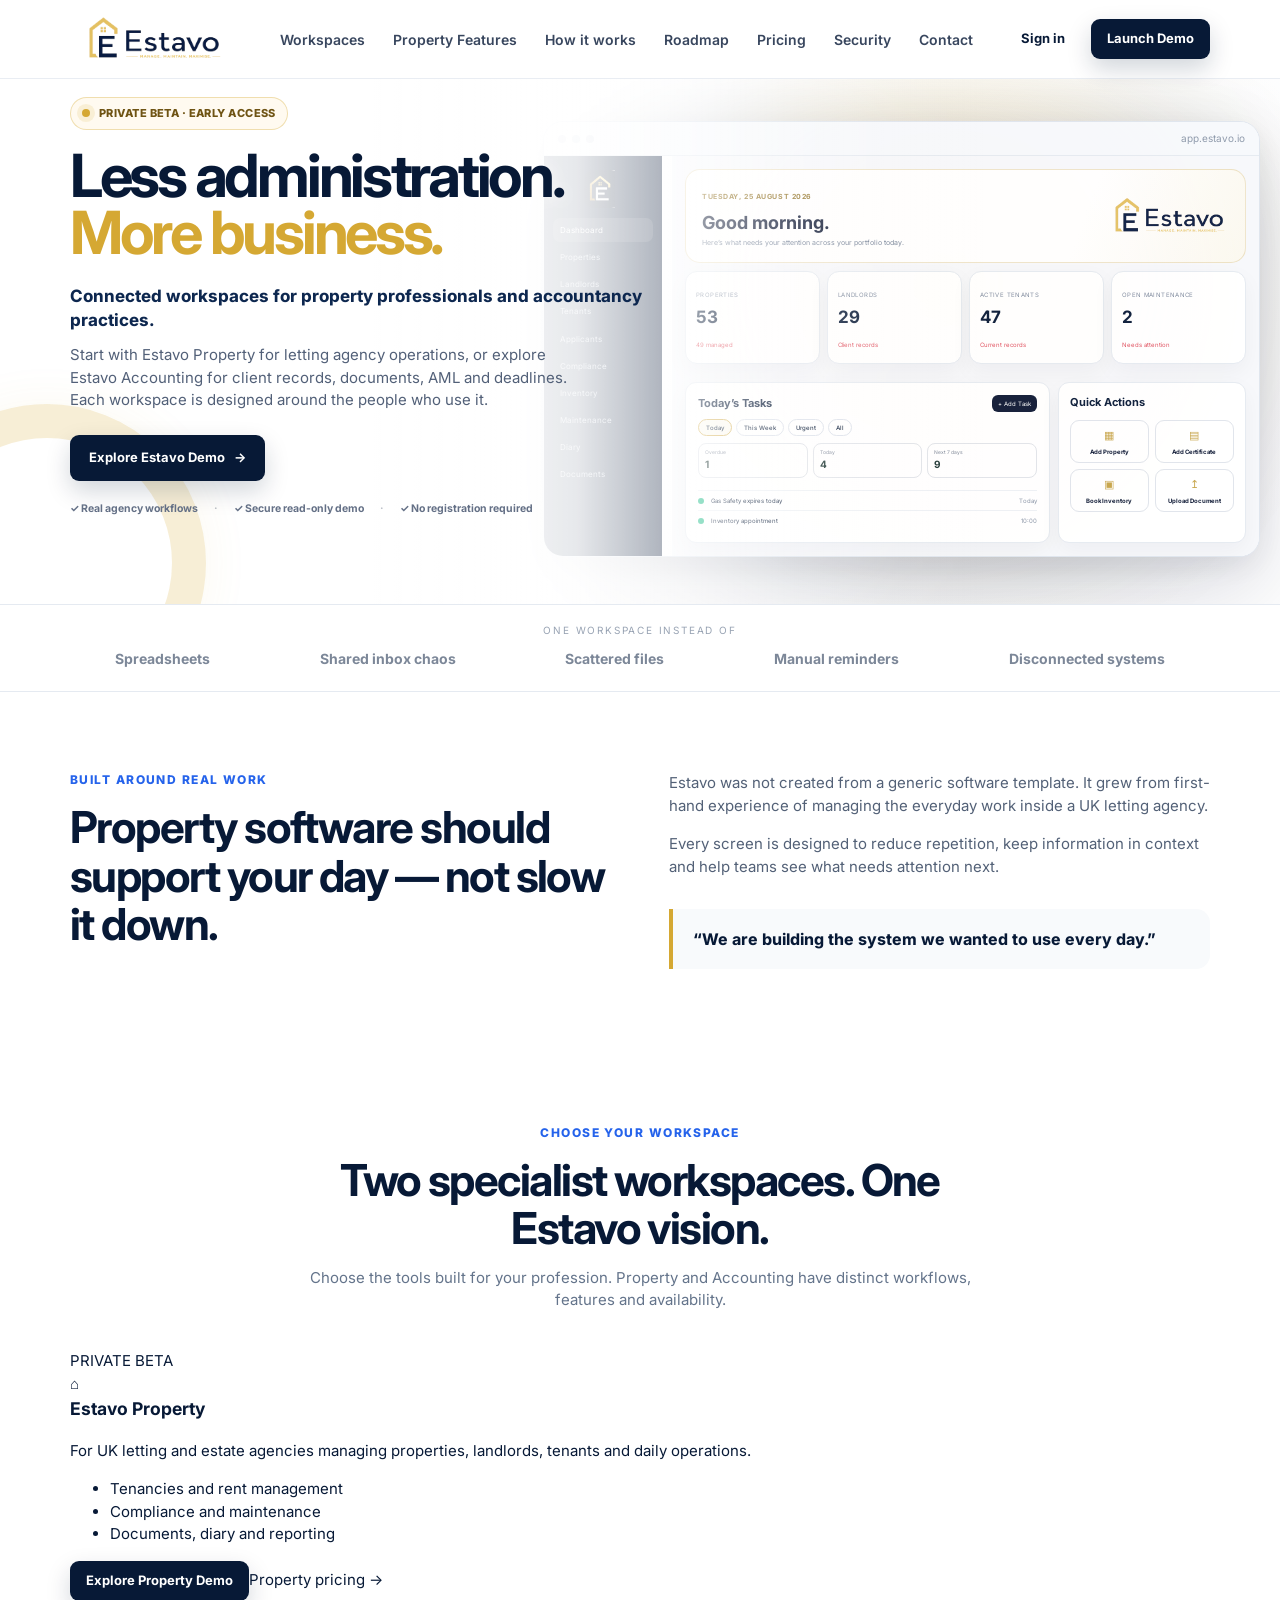
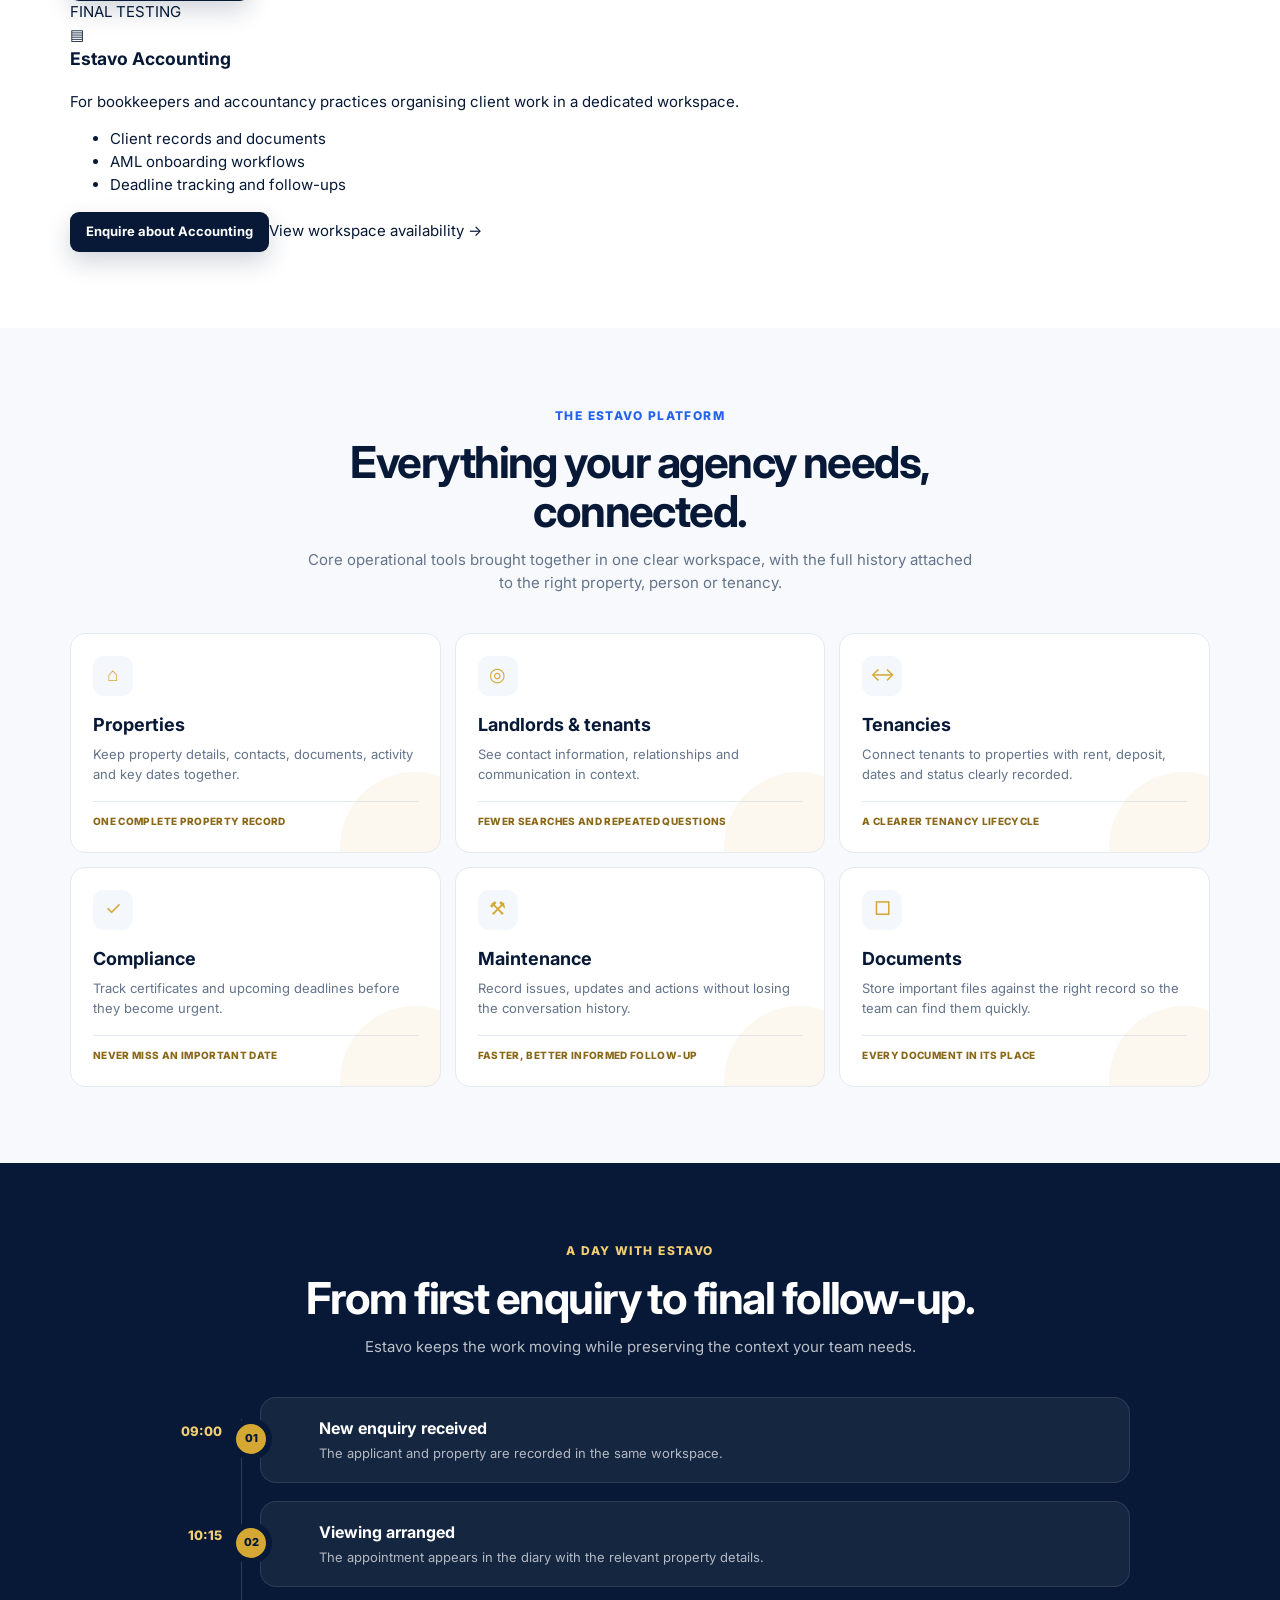
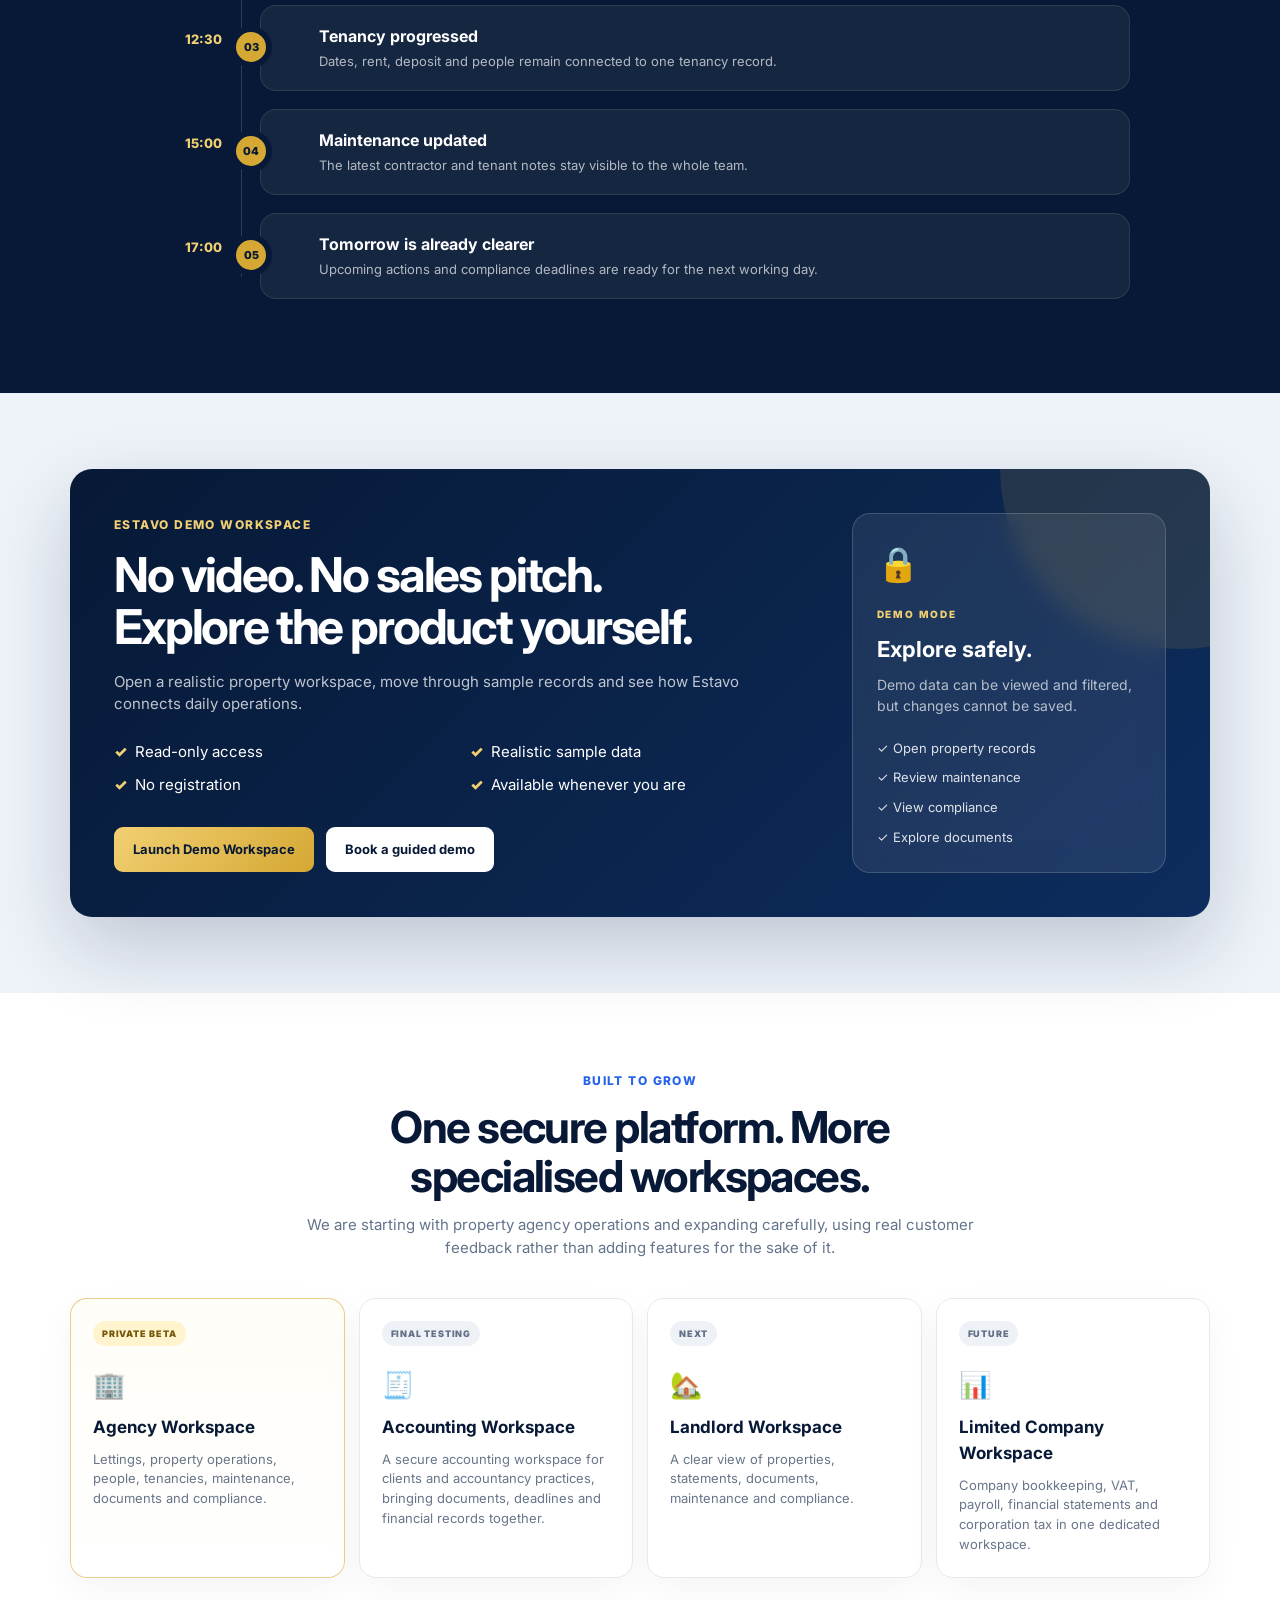
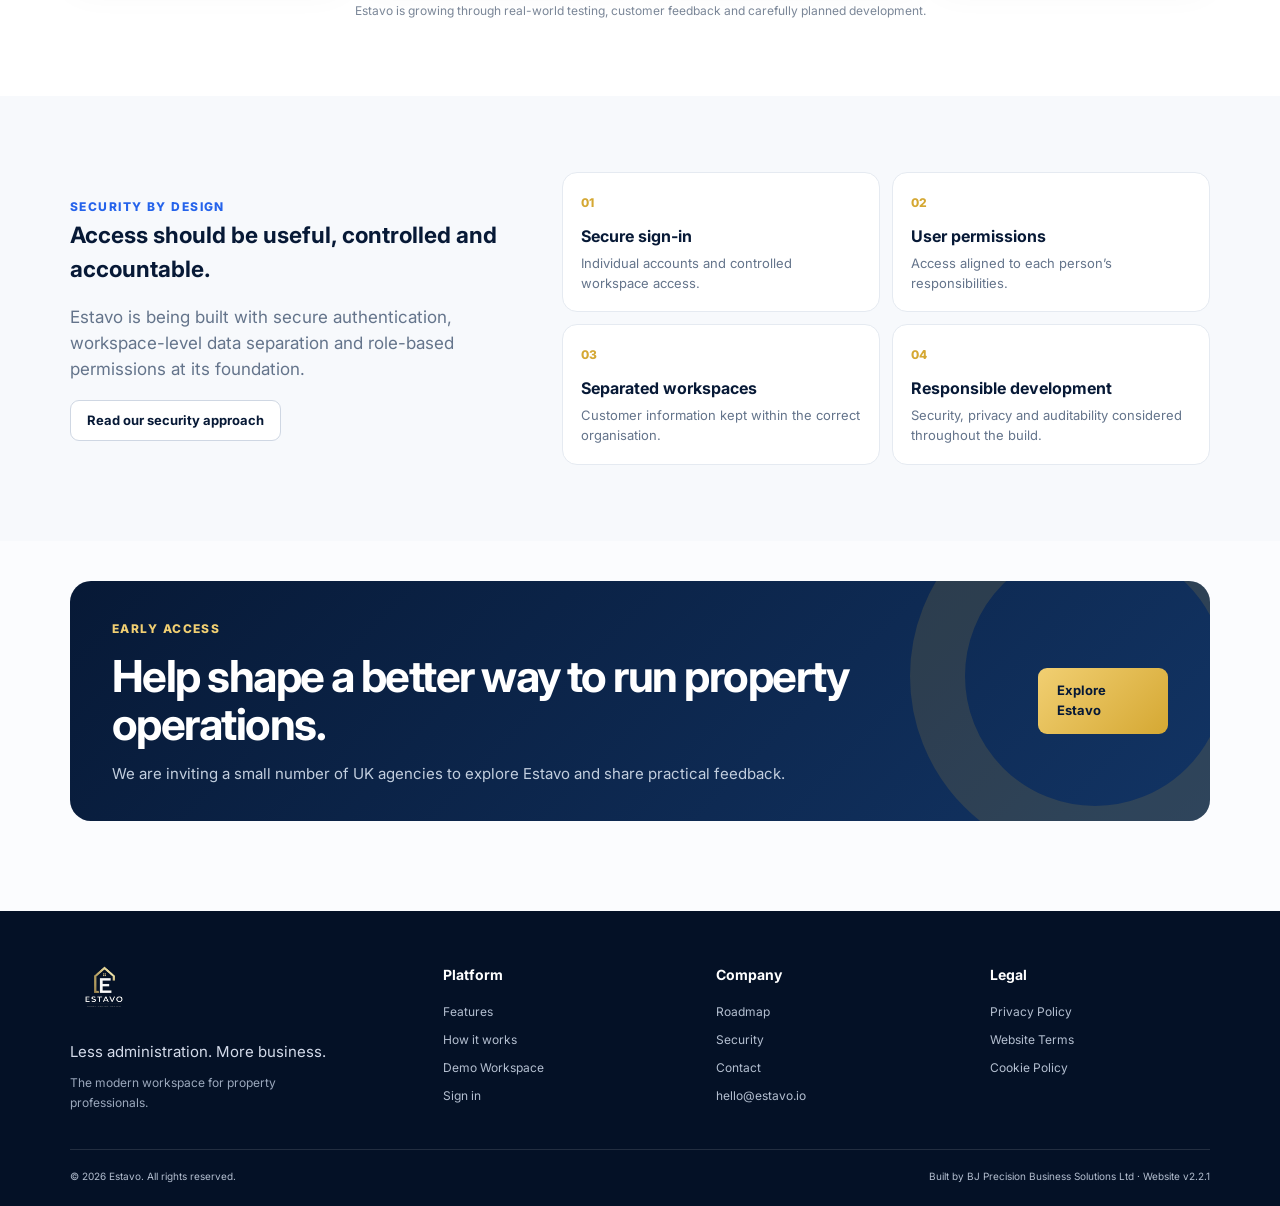
==== index.html @ a9a291dd "Present Property and Accounting as distinct Estavo workspaces on homepage" ====
<!doctype html>
<html lang="en">

<head>
  <meta charset="utf-8">
  <meta name="viewport" content="width=device-width, initial-scale=1">
  <meta name="description"
    content="Discover Estavo Property for UK letting agencies and Estavo Accounting for accountancy practices. Connected workspaces designed to simplify everyday operations.">
  <link rel="canonical" href="https://estavo.io/">
  <meta property="og:type" content="website">
  <meta property="og:url" content="https://estavo.io/">
  <meta property="og:title" content="Estavo — Less administration. More business.">
  <meta property="og:description" content="The modern workspace built around the way UK property professionals work.">
  <meta property="og:image" content="https://estavo.io/assets/social-preview.png">
  <meta name="twitter:card" content="summary_large_image">
  <meta name="theme-color" content="#071936">
  <link rel="apple-touch-icon" href="assets/favicon.png">
  <link rel="manifest" href="site.webmanifest">
  <title>Estavo | Property and Accounting Workspaces</title>
  <link rel="icon" type="image/png" href="assets/favicon.png">
  <link rel="preconnect" href="https://fonts.googleapis.com">
  <link rel="preconnect" href="https://fonts.gstatic.com" crossorigin>
  <link href="https://fonts.googleapis.com/css2?family=Inter:wght@400;500;600;700;800&display=swap" rel="stylesheet">
  <link rel="stylesheet" href="styles.css?v=2.4.8">
</head>

<body>
  <header class="site-header" id="top">
    <div class="container nav-wrap">
      <a class="brand" href="index.html" aria-label="Estavo home"><img src="assets/estavo-logo.webp" alt="Estavo"></a>
      <button class="menu-toggle" type="button" aria-label="Open navigation"
        aria-expanded="false"><span></span><span></span><span></span></button>
      <nav class="main-nav" aria-label="Main navigation">
        <a href="#workspaces">Workspaces</a><a href="#platform">Property Features</a>
        <a href="#workflow">How it works</a>
        <a href="#roadmap">Roadmap</a>
        <a href="pricing.html">Pricing</a>
        <a href="security.html">Security</a>
        <a href="contact.html">Contact</a>
        <div class="mobile-nav-actions">
          <a class="btn btn-secondary" href="sign-in.html">Sign in</a>
          <a class="btn btn-primary" href="demo-workspace.html">Launch Demo Workspace</a>
        </div>
      </nav>
      <div class="nav-actions">
        <a class="btn btn-ghost" href="sign-in.html">Sign in</a>
        <a class="btn btn-primary" href="demo-workspace.html">Launch Demo</a>
      </div>
    </div>
  </header>

  <main>
    <section class="hero section hero-v2 hero-showcase-layout">
      <div class="container">
        <div class="hero-copy hero-copy-centred">
          <div class="beta-badge"><span></span> Private Beta · Early Access</div>
          <h1>Less administration.<br><em>More business.</em></h1>
          <p class="hero-kicker">Connected workspaces for property professionals and accountancy practices.</p>
          <p class="hero-lead">Start with Estavo Property for letting agency operations, or explore Estavo Accounting for client records, documents, AML and deadlines. Each workspace is designed around the people who use it.</p>
          <div class="hero-actions">
            <a class="btn btn-primary btn-large" href="demo-workspace.html">Explore Estavo Demo <span>→</span></a>
          </div>
        </div>

        <div class="hero-product-stage">
      <div class="product-shell product-shell-v2" role="region" aria-label="Estavo agency dashboard preview">
        <div class="window-bar"><span></span><span></span><span></span><small>app.estavo.io</small></div>
        <div class="dashboard dashboard-current">
          <aside class="sidebar">
            <div class="mini-brand"><img src="assets/favicon.png" alt=""></div>
            <a class="active">Dashboard</a><a>Properties</a><a>Landlords</a><a>Tenants</a><a>Applicants</a><a>Compliance</a><a>Inventory</a><a>Maintenance</a><a>Diary</a><a>Documents</a>
          </aside>
          <div class="dash-main">
            <div class="preview-welcome">
              <div><small>Tuesday, 25 August 2026</small><h2>Good morning.</h2><p>Here’s what needs your attention across your portfolio today.</p></div>
              <img src="assets/estavo-logo.webp" alt="Estavo">
            </div>
            <div class="metric-grid metric-grid-four">
              <article><h3 class="sr-only">Properties</h3><small>Properties</small><strong>53</strong><span>49 managed</span></article>
              <article><h3 class="sr-only">Landlords</h3><small>Landlords</small><strong>29</strong><span>Client records</span></article>
              <article><h3 class="sr-only">Active tenants</h3><small>Active tenants</small><strong>47</strong><span>Current records</span></article>
              <article><h3 class="sr-only">Open maintenance</h3><small>Open maintenance</small><strong>2</strong><span>Needs attention</span></article>
            </div>
            <div class="dashboard-lower dashboard-lower-current">
              <article class="activity-card preview-tasks">
                <div class="card-heading"><h3>Today’s Tasks</h3><span>+ Add Task</span></div>
                <div class="preview-filters"><b>Today</b><span>This Week</span><span>Urgent</span><span>All</span></div>
                <div class="preview-task-stats"><span><small>Overdue</small><strong>1</strong></span><span><small>Today</small><strong>4</strong></span><span><small>Next 7 days</small><strong>9</strong></span></div>
                <ul><li><i></i>Gas Safety expires today <span class="task-time">Today</span></li><li><i></i>Inventory appointment <time>10:00</time></li></ul>
              </article>
              <article class="ai-card preview-actions">
                <h3>Quick Actions</h3>
                <div class="quick-action-grid"><span>▦<b>Add Property</b></span><span>▤<b>Add Certificate</b></span><span>▣<b>Book Inventory</b></span><span>↥<b>Upload Document</b></span></div>
              </article>
            </div>
          </div>
        </div>
      </div>
        </div>

        <div class="hero-benefits" role="group" aria-label="Estavo platform benefits">
          <span>✓ Real agency workflows</span>
          <span>✓ Secure read-only demo</span>
          <span>✓ No registration required</span>
        </div>
      </div>
    </section>

    <div class="logo-strip value-strip">
      <div class="container">
        <p>ONE WORKSPACE INSTEAD OF</p>
        <div class="wordmarks"><span>Spreadsheets</span><span>Shared inbox chaos</span><span>Scattered
            files</span><span>Manual reminders</span><span>Disconnected systems</span></div>
      </div>
    </div>

    <section class="section story-section">
      <div class="container story-grid">
        <div class="section-heading left reveal"><span class="eyebrow">BUILT AROUND REAL WORK</span>
          <h2>Property software should support your day — not slow it down.</h2>
        </div>
        <div class="story-copy reveal">
          <p>Estavo was not created from a generic software template. It grew from first-hand experience of managing the
            everyday work inside a UK letting agency.</p>
          <p>Every screen is designed to reduce repetition, keep information in context and help teams see what needs
            attention next.</p>
          <div class="story-quote">“We are building the system we wanted to use every day.”</div>
        </div>
      </div>
    </section>

    <section class="section estavo-workspaces-section" id="workspaces" aria-labelledby="workspaces-heading">
      <div class="container">
        <div class="section-heading reveal"><span class="eyebrow">CHOOSE YOUR WORKSPACE</span>
          <h2 id="workspaces-heading">Two specialist workspaces. One Estavo vision.</h2>
          <p>Choose the tools built for your profession. Property and Accounting have distinct workflows, features and availability.</p>
        </div>
        <div class="estavo-workspaces-grid">
          <article class="estavo-workspace-card reveal">
            <span class="estavo-workspace-status">PRIVATE BETA</span>
            <div class="estavo-workspace-symbol" aria-hidden="true">⌂</div>
            <h3>Estavo Property</h3>
            <p>For UK letting and estate agencies managing properties, landlords, tenants and daily operations.</p>
            <ul><li>Tenancies and rent management</li><li>Compliance and maintenance</li><li>Documents, diary and reporting</li></ul>
            <div class="estavo-workspace-actions"><a class="btn btn-primary" href="demo-workspace.html">Explore Property Demo</a><a class="estavo-workspace-link" href="pricing.html#property-pricing">Property pricing →</a></div>
          </article>
          <article class="estavo-workspace-card reveal">
            <span class="estavo-workspace-status estavo-workspace-status-testing">FINAL TESTING</span>
            <div class="estavo-workspace-symbol" aria-hidden="true">▤</div>
            <h3>Estavo Accounting</h3>
            <p>For bookkeepers and accountancy practices organising client work in a dedicated workspace.</p>
            <ul><li>Client records and documents</li><li>AML onboarding workflows</li><li>Deadline tracking and follow-ups</li></ul>
            <div class="estavo-workspace-actions"><a class="btn btn-primary" href="contact.html">Enquire about Accounting</a><a class="estavo-workspace-link" href="pricing.html">View workspace availability →</a></div>
          </article>
        </div>
      </div>
    </section>

    <section class="section platform-section" id="platform">
      <div class="container">
        <div class="section-heading reveal"><span class="eyebrow">THE ESTAVO PLATFORM</span>
          <h2>Everything your agency needs, connected.</h2>
          <p>Core operational tools brought together in one clear workspace, with the full history attached to the right
            property, person or tenancy.</p>
        </div>
        <div class="feature-grid feature-grid-v2">
          <article class="feature-card reveal">
            <div class="icon">⌂</div>
            <h3>Properties</h3>
            <p>Keep property details, contacts, documents, activity and key dates together.</p><span class="outcome">One
              complete property record</span>
          </article>
          <article class="feature-card reveal">
            <div class="icon">◎</div>
            <h3>Landlords & tenants</h3>
            <p>See contact information, relationships and communication in context.</p><span class="outcome">Fewer
              searches and repeated questions</span>
          </article>
          <article class="feature-card reveal">
            <div class="icon">↔</div>
            <h3>Tenancies</h3>
            <p>Connect tenants to properties with rent, deposit, dates and status clearly recorded.</p><span
              class="outcome">A clearer tenancy lifecycle</span>
          </article>
          <article class="feature-card reveal">
            <div class="icon">✓</div>
            <h3>Compliance</h3>
            <p>Track certificates and upcoming deadlines before they become urgent.</p><span class="outcome">Never miss
              an important date</span>
          </article>
          <article class="feature-card reveal">
            <div class="icon">⚒</div>
            <h3>Maintenance</h3>
            <p>Record issues, updates and actions without losing the conversation history.</p><span
              class="outcome">Faster, better informed follow-up</span>
          </article>
          <article class="feature-card reveal">
            <div class="icon">□</div>
            <h3>Documents</h3>
            <p>Store important files against the right record so the team can find them quickly.</p><span
              class="outcome">Every document in its place</span>
          </article>
        </div>
      </div>
    </section>

    <section class="section workflow-section" id="workflow">
      <div class="container">
        <div class="section-heading reveal"><span class="eyebrow">A DAY WITH ESTAVO</span>
          <h2>From first enquiry to final follow-up.</h2>
          <p>Estavo keeps the work moving while preserving the context your team needs.</p>
        </div>
        <div class="day-timeline reveal">
          <article><time>09:00</time>
            <div><span>01</span>
              <h3>New enquiry received</h3>
              <p>The applicant and property are recorded in the same workspace.</p>
            </div>
          </article>
          <article><time>10:15</time>
            <div><span>02</span>
              <h3>Viewing arranged</h3>
              <p>The appointment appears in the diary with the relevant property details.</p>
            </div>
          </article>
          <article><time>12:30</time>
            <div><span>03</span>
              <h3>Tenancy progressed</h3>
              <p>Dates, rent, deposit and people remain connected to one tenancy record.</p>
            </div>
          </article>
          <article><time>15:00</time>
            <div><span>04</span>
              <h3>Maintenance updated</h3>
              <p>The latest contractor and tenant notes stay visible to the whole team.</p>
            </div>
          </article>
          <article><time>17:00</time>
            <div><span>05</span>
              <h3>Tomorrow is already clearer</h3>
              <p>Upcoming actions and compliance deadlines are ready for the next working day.</p>
            </div>
          </article>
        </div>
      </div>
    </section>

    <section class="section demo-feature-section" id="demo">
      <div class="container demo-feature-card reveal">
        <div class="demo-feature-copy">
          <span class="eyebrow light">ESTAVO DEMO WORKSPACE</span>
          <h2>No video. No sales pitch.<br>Explore the product yourself.</h2>
          <p>Open a realistic property workspace, move through sample records and see how Estavo connects daily
            operations.</p>
          <ul>
            <li>Read-only access</li>
            <li>Realistic sample data</li>
            <li>No registration</li>
            <li>Available whenever you are</li>
          </ul>
          <div class="demo-feature-actions"><a class="btn btn-gold btn-large" href="demo-workspace.html">Launch Demo
              Workspace</a><button class="btn btn-light btn-large" data-modal="demo">Book a guided demo</button></div>
        </div>
        <div class="demo-lock-card" role="group" aria-label="Read-only demo information">
          <div class="lock-icon">🔒</div><span>DEMO MODE</span>
          <h3>Explore safely.</h3>
          <p>Demo data can be viewed and filtered, but changes cannot be saved.</p>
          <div class="demo-mini-list"><span>✓ Open property records</span><span>✓ Review maintenance</span><span>✓ View
              compliance</span><span>✓ Explore documents</span></div>
        </div>
      </div>
    </section>

    <section class="section roadmap-section" id="roadmap">
      <div class="container">
        <div class="section-heading reveal"><span class="eyebrow">BUILT TO GROW</span>
          <h2>One secure platform. More specialised workspaces.</h2>
          <p>We are starting with property agency operations and expanding carefully, using real customer feedback
            rather than adding features for the sake of it.</p>
        </div>
        <div class="roadmap-grid">
          <article class="roadmap-card active reveal"><span class="roadmap-status">PRIVATE BETA</span>
            <div class="roadmap-icon">🏢</div>
            <h3>Agency Workspace</h3>
            <p>Lettings, property operations, people, tenancies, maintenance, documents and compliance.</p>
          </article>
          <article class="roadmap-card reveal"><span class="roadmap-status future">FINAL TESTING</span>
            <div class="roadmap-icon">🧾</div>
            <h3>Accounting Workspace</h3>
            <p>A secure accounting workspace for clients and accountancy practices, bringing documents, deadlines and financial records together.</p>
          </article>
          <article class="roadmap-card reveal"><span class="roadmap-status future">NEXT</span>
            <div class="roadmap-icon">🏡</div>
            <h3>Landlord Workspace</h3>
            <p>A clear view of properties, statements, documents, maintenance and compliance.</p>
          </article>
          <article class="roadmap-card reveal"><span class="roadmap-status future">FUTURE</span>
            <div class="roadmap-icon">📊</div>
            <h3>Limited Company Workspace</h3>
            <p>Company bookkeeping, VAT, payroll, financial statements and corporation tax in one dedicated workspace.</p>
          </article>
        </div>
        <p class="roadmap-note reveal">Estavo is growing through real-world testing, customer feedback and carefully planned development.</p>
      </div>
    </section>

    <section class="section security-preview security-preview-v2">
      <div class="container security-grid">
        <div class="reveal"><span class="eyebrow">SECURITY BY DESIGN</span>
          <h2>Access should be useful, controlled and accountable.</h2>
          <p>Estavo is being built with secure authentication, workspace-level data separation and role-based
            permissions at its foundation.</p><a class="btn btn-secondary" href="security.html">Read our security
            approach</a>
        </div>
        <div class="security-cards reveal">
          <article><span>01</span>
            <h3>Secure sign-in</h3>
            <p>Individual accounts and controlled workspace access.</p>
          </article>
          <article><span>02</span>
            <h3>User permissions</h3>
            <p>Access aligned to each person’s responsibilities.</p>
          </article>
          <article><span>03</span>
            <h3>Separated workspaces</h3>
            <p>Customer information kept within the correct organisation.</p>
          </article>
          <article><span>04</span>
            <h3>Responsible development</h3>
            <p>Security, privacy and auditability considered throughout the build.</p>
          </article>
        </div>
      </div>
    </section>

    <section class="cta-section cta-section-v2">
      <div class="container cta reveal">
        <div><span class="eyebrow light">EARLY ACCESS</span>
          <h2>Help shape a better way to run property operations.</h2>
          <p>We are inviting a small number of UK agencies to explore Estavo and share practical feedback.</p>
        </div>
        <div class="cta-actions"><a class="btn btn-gold btn-large" href="demo-workspace.html">Explore Estavo</a>
        </div>
      </div>
    </section>
  </main>
  <footer class="footer">
    <div class="container footer-grid footer-grid-global">
      <div class="footer-brand-block"><img class="footer-logo" src="assets/estavo-logo-light.png" alt="Estavo">
        <p>Less administration. More business.</p><small>The modern workspace for property professionals.</small>
      </div>
      <div>
        <h3>Platform</h3><a href="index.html#platform">Features</a><a href="index.html#workflow">How it works</a><a
          href="demo-workspace.html">Demo Workspace</a><a href="sign-in.html">Sign in</a>
      </div>
      <div>
        <h3>Company</h3><a href="index.html#roadmap">Roadmap</a><a href="security.html">Security</a><a
          href="contact.html">Contact</a><a href="mailto:hello@estavo.io">hello@estavo.io</a>
      </div>
      <div>
        <h3>Legal</h3><a href="privacy.html">Privacy Policy</a><a href="terms.html">Website Terms</a><a
          href="cookies.html">Cookie Policy</a>
      </div>
    </div>
    <div class="container footer-bottom"><span>© 2026 Estavo. All rights reserved.</span><span>Built by BJ Precision
        Business Solutions Ltd · Website v2.2.1</span></div>
  </footer>

  <div class="modal" id="modal" aria-hidden="true">
    <div class="modal-backdrop" data-close></div>
    <div class="modal-panel" role="dialog" aria-modal="true" aria-labelledby="modalTitle"><button class="modal-close"
        type="button" data-close aria-label="Close">×</button>
      <div id="modalContent"></div>
    </div>
  </div>

  <template id="demoTemplate">
    <div class="modal-head"><span class="eyebrow">GUIDED DEMO</span>
      <h2 id="modalTitle">Request a guided Estavo demo.</h2>
      <p>Tell us a little about your agency and the workflows you would most like to improve.</p>
    </div>
    <form class="lead-form compact" data-form="demo">
      <label>Full name<input name="name" required></label>
      <label>Work email<input name="email" type="email" required></label>
      <label class="full-width">Company<input name="company" required></label>
      <label class="full-width">What would you like to see?<textarea name="message" rows="4"></textarea></label>
      <button class="btn btn-primary btn-large full-width" type="submit">Request guided demo</button>
    </form>
  </template>
  <template id="quoteTemplate">
    <div class="modal-head"><span class="eyebrow">EARLY ACCESS</span>
      <h2 id="modalTitle">Register your interest.</h2>
      <p>Share your agency details and we will contact you about future Early Access availability.</p>
    </div>
    <form class="lead-form compact" data-form="quote"><label>Full name<input name="name" required></label><label>Work
        email<input name="email" type="email" required></label><label>Company<input name="company"
          required></label><label>Team size<select name="size" required>
          <option value="">Select</option>
          <option>1–3</option>
          <option>4–6</option>
          <option>7–12</option>
          <option>13+</option>
        </select></label><label class="full-width">Approximate managed properties<input name="records"></label><button
        class="btn btn-primary btn-large full-width" type="submit">Register interest</button></form>
  </template>
  <script src="script.js?v=2.2.1"></script>
</body>

</html>
---- styles.css ----
:root {
    --navy: #071936;
    --navy-2: #0d274f;
    --gold: #d5a833;
    --gold-light: #f1cf72;
    --blue: #2563eb;
    --green: #10b981;
    --slate: #64748b;
    --muted: #f6f8fb;
    --line: #e5eaf1;
    --white: #fff;
    --shadow: 0 24px 70px rgba(7, 25, 54, .12);
    --radius: 22px
}

* {
    box-sizing: border-box
}

html {
    scroll-behavior: smooth
}

body {
    margin: 0;
    font-family: Inter, Arial, sans-serif;
    color: var(--navy);
    background: #fff;
    line-height: 1.55
}

button,
input,
select,
textarea {
    font: inherit
}

button {
    cursor: pointer
}

a {
    color: inherit;
    text-decoration: none
}

.container {
    width: min(1180px, calc(100% - 40px));
    margin: auto
}

.section {
    padding: 96px 0
}

.site-header {
    position: sticky;
    top: 0;
    z-index: 40;
    background: rgba(255, 255, 255, .92);
    backdrop-filter: blur(18px);
    border-bottom: 1px solid rgba(229, 234, 241, .85)
}

.nav-wrap {
    height: 76px;
    display: flex;
    align-items: center;
    gap: 34px
}

.brand {
    width: 190px;
    height: 52px;
    display: flex;
    align-items: center;
    overflow: hidden
}

.brand img {
    width: 100%;
    height: 100%;
    object-fit: contain
}

.main-nav {
    display: flex;
    gap: 30px;
    margin-left: auto
}

.main-nav a {
    font-size: 14px;
    font-weight: 600;
    color: #38465e
}

.main-nav a:hover {
    color: var(--blue)
}

.nav-actions {
    display: flex;
    gap: 10px
}

.btn {
    border: 0;
    border-radius: 10px;
    padding: 12px 18px;
    font-weight: 700;
    transition: .2s ease;
    display: inline-flex;
    align-items: center;
    justify-content: center;
    gap: 9px
}

.btn:hover {
    transform: translateY(-2px)
}

.btn-primary {
    background: var(--navy);
    color: #fff;
    box-shadow: 0 10px 25px rgba(7, 25, 54, .18)
}

.btn-primary:hover {
    background: var(--blue)
}

.btn-secondary {
    background: #fff;
    color: var(--navy);
    border: 1px solid #cfd7e3
}

.btn-ghost {
    background: transparent;
    color: var(--navy)
}

.btn-gold {
    background: linear-gradient(135deg, var(--gold-light), var(--gold));
    color: var(--navy)
}

.btn-large {
    padding: 15px 22px
}

.full {
    width: 100%
}

.menu-toggle {
    display: none;
    background: none;
    border: 0
}

.menu-toggle span {
    display: block;
    width: 23px;
    height: 2px;
    background: var(--navy);
    margin: 5px
}

.hero {
    padding-top: 37px;
    background: radial-gradient(circle at 70% 10%, rgba(213, 168, 51, .10),
            transparent 34%), linear-gradient(#fff, #fbfcff)
}

.hero-grid {
    display: grid;
    grid-template-columns: .88fr 1.12fr;
    gap: 64px;
    align-items: center
}

.eyebrow {
    display: inline-flex;
    align-items: center;
    gap: 8px;
    font-size: 12px;
    letter-spacing: .12em;
    font-weight: 800;
    color: var(--blue);
    text-transform: uppercase
}

.eyebrow span {
    width: 26px;
    height: 2px;
    background: var(--gold)
}

.eyebrow.light {
    color: var(--gold-light)
}

h1,
h2,
h3,
h4,
p {
    margin-top: 0
}

.hero h1 {
    font-size: clamp(48px, 5vw, 74px);
    line-height: 1.04;
    letter-spacing: -.045em;
    margin: 18px 0 24px
}

.hero h1 em {
    font-style: normal;
    color: var(--gold)
}

.hero-lead {
    font-size: 18px;
    color: #526078;
    max-width: 610px
}

.hero-actions {
    display: flex;
    gap: 12px;
    margin: 30px 0 24px
}

.trust-line {
    display: flex;
    align-items: center;
    gap: 14px;
    font-size: 13px;
    color: var(--slate)
}

.trust-line p {
    margin: 0
}

.avatar-stack {
    display: flex
}

.avatar-stack span {
    width: 32px;
    height: 32px;
    border-radius: 50%;
    display: grid;
    place-items: center;
    background: var(--navy);
    color: #fff;
    border: 2px solid #fff;
    margin-left: -8px;
    font-size: 11px
}

.avatar-stack span:first-child {
    margin-left: 0;
    background: var(--gold);
    color: var(--navy)
}

.product-shell {
    border: 1px solid #dfe5ee;
    border-radius: 20px;
    background: #fff;
    box-shadow: var(--shadow);
    overflow: hidden;
    transform: perspective(1200px) rotateY(-2deg) rotateX(1deg)
}

.window-bar {
    height: 34px;
    background: #f7f9fc;
    display: flex;
    align-items: center;
    gap: 6px;
    padding: 0 14px;
    border-bottom: 1px solid var(--line)
}

.window-bar span {
    width: 8px;
    height: 8px;
    border-radius: 50%;
    background: #d4dbe5
}

.dashboard {
    display: grid;
    grid-template-columns: 128px 1fr;
    min-height: 430px
}

.sidebar {
    background: var(--navy);
    padding: 18px 12px;
    display: flex;
    flex-direction: column;
    gap: 5px
}

.mini-brand {
    width: 38px;
    height: 38px;
    margin: 0 auto 10px;
    overflow: hidden;
    border-radius: 10px
}

.mini-brand img {
    width: 100%;
    height: 100%;
    object-fit: cover
}

.sidebar a {
    padding: 9px 10px;
    border-radius: 7px;
    color: #b7c3d5;
    font-size: 10px
}

.sidebar a.active,
.sidebar a:hover {
    background: rgba(255, 255, 255, .12);
    color: #fff
}

.dash-main {
    padding: 22px;
    background: #f8fafc
}

.dash-top {
    display: flex;
    justify-content: space-between;
    align-items: center
}

.dash-top small,
.metric-grid small {
    color: #7d899d;
    font-size: 10px
}

.dash-top h3 {
    margin: 3px 0 0;
    font-size: 18px
}

.round {
    width: 32px;
    height: 32px;
    border-radius: 9px;
    background: var(--blue);
    color: #fff;
    display: grid;
    place-items: center
}

.metric-grid {
    display: grid;
    grid-template-columns: repeat(3, 1fr);
    gap: 10px;
    margin: 18px 0
}

.metric-grid article,
.activity-card,
.ai-card {
    background: #fff;
    border: 1px solid var(--line);
    border-radius: 11px;
    padding: 14px
}

.metric-grid strong {
    display: block;
    font-size: 20px;
    margin: 3px 0
}

.metric-grid span {
    font-size: 9px;
    color: #e04d5c
}

.dashboard-lower {
    display: grid;
    grid-template-columns: 1.25fr .75fr;
    gap: 10px
}

.card-heading {
    display: flex;
    justify-content: space-between
}

.card-heading h4,
.ai-title h4 {
    font-size: 12px;
    margin: 0
}

.card-heading span {
    font-size: 9px;
    color: var(--blue)
}

.activity-card ul {
    list-style: none;
    padding: 0;
    margin: 12px 0 0
}

.activity-card li {
    font-size: 9px;
    padding: 10px 0;
    border-top: 1px solid #eef1f5;
    display: flex;
    align-items: center;
    gap: 7px
}

.activity-card i {
    width: 6px;
    height: 6px;
    background: var(--green);
    border-radius: 50%
}

.activity-card time {
    margin-left: auto;
    color: #8793a5
}

.ai-title {
    display: flex;
    gap: 8px;
    align-items: center
}

.ai-title b {
    color: var(--gold)
}

.ai-title small {
    font-size: 8px;
    color: #8793a5
}

.prompt,
.ai-response {
    font-size: 9px;
    padding: 9px;
    border-radius: 8px;
    margin-top: 12px
}

.prompt {
    background: #eef4ff
}

.ai-response {
    background: #f8f5e9
}

.logo-strip {
    padding: 30px 0;
    border-top: 1px solid var(--line);
    border-bottom: 1px solid var(--line)
}

.logo-strip p {
    text-align: center;
    color: #98a3b3;
    font-size: 10px;
    letter-spacing: .18em
}

.wordmarks {
    display: flex;
    justify-content: space-around;
    flex-wrap: wrap;
    gap: 20px;
    color: #7c8798;
    font-weight: 700;
    font-size: 14px
}

.section-heading {
    text-align: center;
    max-width: 730px;
    margin: 0 auto 48px
}

.section-heading h2,
.solutions h2,
.ai-section h2,
.demo-section h2,
.cta h2 {
    font-size: clamp(34px, 4vw, 52px);
    line-height: 1.1;
    letter-spacing: -.035em;
    margin: 12px 0 14px
}

.section-heading p,
.solutions-copy>p,
.demo-grid>div>p {
    color: var(--slate);
    font-size: 17px
}

.feature-grid {
    display: grid;
    grid-template-columns: repeat(3, 1fr);
    gap: 18px
}

.feature-card {
    padding: 26px;
    border: 1px solid var(--line);
    border-radius: 18px;
    background: #fff;
    transition: .25s
}

.feature-card:hover {
    transform: translateY(-5px);
    box-shadow: 0 18px 45px rgba(7, 25, 54, .09);
    border-color: #c9d4e3
}

.feature-card .icon {
    width: 46px;
    height: 46px;
    border-radius: 13px;
    display: grid;
    place-items: center;
    background: #f4f7fb;
    color: var(--gold);
    font-size: 22px
}

.feature-card h3 {
    margin: 18px 0 8px
}

.feature-card p {
    margin: 0;
    color: var(--slate);
    font-size: 14px
}

.solutions {
    background: var(--muted)
}

.solutions-grid {
    display: grid;
    grid-template-columns: .8fr 1.2fr;
    gap: 70px;
    align-items: center
}

.industry-tabs {
    display: grid;
    gap: 8px;
    margin-top: 28px
}

.industry-tabs button {
    border: 1px solid transparent;
    background: transparent;
    text-align: left;
    padding: 12px 14px;
    border-radius: 10px;
    font-weight: 700;
    color: #56647a
}

.industry-tabs button.active {
    background: #fff;
    color: var(--navy);
    border-color: var(--line);
    box-shadow: 0 8px 20px rgba(7, 25, 54, .06)
}

.industry-preview {
    background: #fff;
    border: 1px solid var(--line);
    border-radius: 24px;
    padding: 34px;
    box-shadow: var(--shadow)
}

.preview-top {
    display: flex;
    justify-content: space-between;
    font-size: 10.5px;
    color: #8692a4
}

.status {
    color: var(--green);
    font-weight: 800
}

.industry-preview h3 {
    font-size: 27px;
    margin: 18px 0 8px
}

.industry-preview>p {
    color: var(--slate)
}

.preview-columns {
    display: grid;
    grid-template-columns: repeat(3, 1fr);
    gap: 10px;
    margin: 26px 0
}

.preview-columns div {
    padding: 16px;
    border-radius: 12px;
    background: #f7f9fc
}

.preview-columns small {
    display: block;
    color: #8490a2;
    font-size: 10px
}

.preview-columns strong {
    font-size: 22px
}

.industry-preview ul,
.price-card ul {
    list-style: none;
    padding: 0
}

.industry-preview li,
.price-card li {
    margin: 11px 0;
    color: #536177;
    font-size: 14px
}

.industry-preview li span {
    color: var(--green);
    font-weight: 800;
    margin-right: 7px
}

.ai-section {
    background: linear-gradient(135deg, #06162f, #0b2c5b);
    color: #fff
}

.ai-grid {
    display: grid;
    grid-template-columns: .85fr 1.15fr;
    gap: 70px;
    align-items: center
}

.ai-grid p {
    color: #bdc9d9;
    font-size: 17px
}

.ai-conversation {
    display: grid;
    gap: 14px
}

.bubble {
    max-width: 82%;
    padding: 16px 18px;
    border-radius: 16px;
    font-size: 14px
}

.bubble.user {
    margin-left: auto;
    background: #fff;
    color: var(--navy);
    border-bottom-right-radius: 4px
}

.bubble.system {
    background: rgba(255, 255, 255, .10);
    border: 1px solid rgba(255, 255, 255, .16);
    border-bottom-left-radius: 4px
}

.pricing-grid {
    display: grid;
    grid-template-columns: repeat(3, 1fr);
    gap: 18px
}

.price-card {
    position: relative;
    border: 1px solid var(--line);
    border-radius: 22px;
    padding: 30px;
    background: #fff
}

.price-card.featured {
    border: 2px solid var(--gold);
    box-shadow: var(--shadow)
}

.plan {
    font-weight: 800;
    color: var(--blue);
    font-size: 13px
}

.coming {
    position: absolute;
    right: 22px;
    top: 24px;
    font-size: 9px;
    letter-spacing: .12em;
    background: #f5ead0;
    color: #8b6813;
    padding: 6px 8px;
    border-radius: 99px;
    font-weight: 800
}

.price-card h3 {
    font-size: 30px;
    margin: 14px 0 8px
}

.price-card p {
    color: var(--slate);
    min-height: 65px
}

.price-card li:before {
    content: '✓';
    color: var(--green);
    font-weight: 800;
    margin-right: 8px
}

.demo-section {
    background: #fbfcfe
}

.demo-grid {
    display: grid;
    grid-template-columns: .82fr 1.18fr;
    gap: 70px;
    align-items: start
}

.contact-points {
    display: flex;
    flex-direction: column;
    gap: 9px;
    color: #506078;
    font-size: 14px
}

.contact-points span:before {
    color: var(--green)
}

.lead-form {
    display: grid;
    grid-template-columns: 1fr 1fr;
    gap: 16px;
    background: #fff;
    border: 1px solid var(--line);
    border-radius: 20px;
    padding: 28px;
    box-shadow: 0 16px 50px rgba(7, 25, 54, .07)
}

.lead-form label {
    font-size: 12px;
    font-weight: 700;
    color: #44536b
}

.lead-form input,
.lead-form select,
.lead-form textarea {
    width: 100%;
    margin-top: 7px;
    border: 1px solid #d7dee8;
    border-radius: 10px;
    padding: 13px;
    background: #fff;
    color: var(--navy);
    outline: none
}

.lead-form input:focus,
.lead-form select:focus,
.lead-form textarea:focus {
    border-color: var(--blue);
    box-shadow: 0 0 0 3px rgba(37, 99, 235, .10)
}

.full-width {
    grid-column: 1/-1
}

.form-note {
    text-align: center;
    color: #8793a4;
    font-size: 10px;
    margin: 0
}

.cta-section {
    padding: 40px 0 90px;
    background: #fbfcfe
}

.cta {
    display: flex;
    justify-content: space-between;
    align-items: center;
    background: var(--navy);
    color: #fff;
    border-radius: 26px;
    padding: 44px 50px;
    overflow: hidden;
    position: relative
}

.cta:after {
    content: '';
    position: absolute;
    width: 260px;
    height: 260px;
    border: 55px solid rgba(213, 168, 51, .15);
    border-radius: 50%;
    right: -70px;
    top: -90px
}

.cta p {
    color: #c2cede;
    margin: 0
}

.cta .btn {
    position: relative;
    z-index: 1
}

.footer {
    background: #041126;
    color: #b4bfd0;
    padding: 64px 0 24px
}

.footer-grid {
    display: grid;
    grid-template-columns: 2fr repeat(3, 1fr);
    gap: 50px
}

.footer-logo {
    width: 170px;
    height: 90px;
    object-fit: contain;
    object-position: left center
}

.footer h4, .footer h3 {
    color: #fff
}

.footer a {
    display: block;
    font-size: 13px;
    margin: 9px 0
}

.footer a:hover {
    color: var(--gold)
}

.footer-bottom {
    display: flex;
    justify-content: space-between;
    border-top: 1px solid rgba(255, 255, 255, .12);
    margin-top: 42px;
    padding-top: 22px;
    font-size: 11px
}

.modal {
    position: fixed;
    inset: 0;
    z-index: 80;
    display: none;
    place-items: center;
    padding: 20px
}

.modal.open {
    display: grid
}

.modal-backdrop {
    position: absolute;
    inset: 0;
    background: rgba(3, 13, 29, .70);
    backdrop-filter: blur(6px)
}

.modal-panel {
    position: relative;
    width: min(650px, 100%);
    max-height: 90vh;
    overflow: auto;
    background: #fff;
    border-radius: 24px;
    padding: 34px;
    box-shadow: 0 40px 100px rgba(0, 0, 0, .35)
}

.modal-close {
    position: absolute;
    right: 18px;
    top: 14px;
    border: 0;
    background: transparent;
    font-size: 30px;
    color: #6f7b8c
}

.modal-head {
    text-align: center;
    margin: 0 auto 22px;
    max-width: 470px
}

.modal-head h2 {
    font-size: 34px;
    letter-spacing: -.03em;
    margin: 10px 0
}

.modal-head p {
    color: var(--slate)
}

.lead-form.compact {
    box-shadow: none;
    border: 0;
    padding: 0
}

.text-button {
    background: none;
    border: 0;
    color: var(--blue);
    font-weight: 700
}

.success-message {
    text-align: center;
    padding: 28px 10px
}

.success-icon {
    width: 58px;
    height: 58px;
    border-radius: 50%;
    display: grid;
    place-items: center;
    background: #e7f8f2;
    color: var(--green);
    font-size: 30px;
    margin: 0 auto 18px
}

.reveal {
    opacity: 0;
    transform: translateY(18px);
    transition: .7s ease
}

.reveal.visible {
    opacity: 1;
    transform: none
}

@media(max-width:980px) {
    .main-nav {
        display: none
    }

    .nav-actions .btn-ghost {
        display: none
    }

    .hero-grid,
    .solutions-grid,
    .ai-grid,
    .demo-grid {
        grid-template-columns: 1fr
    }

    .hero-copy {
        text-align: center
    }

    .hero-lead {
        margin-inline: auto
    }

    .hero-actions,
    .trust-line {
        justify-content: center
    }

    .product-shell {
        transform: none
    }

    .feature-grid {
        grid-template-columns: repeat(2, 1fr)
    }

    .pricing-grid {
        grid-template-columns: 1fr
    }

    .footer-grid {
        grid-template-columns: 1.5fr 1fr 1fr
    }

    .footer-grid>div:last-child {
        display: none
    }
}

@media(max-width:700px) {
    .container {
        width: min(100% - 28px, 1180px)
    }

    .section {
        padding: 72px 0
    }

    .nav-wrap {
        height: 70px
    }

    .brand {
        width: 145px
    }

    .menu-toggle {
        display: block;
        margin-left: auto
    }

    .nav-actions {
        display: none
    }

    .site-header.menu-open .main-nav {
        display: flex;
        position: absolute;
        top: 70px;
        left: 0;
        right: 0;
        background: #fff;
        padding: 20px;
        flex-direction: column;
        border-bottom: 1px solid var(--line)
    }

    .hero {
        padding-top: 58px
    }

    .hero h1 {
        font-size: 46px
    }

    .hero-actions {
        flex-direction: column
    }

    .hero-actions .btn {
        width: 100%
    }

    .dashboard {
        grid-template-columns: 78px 1fr
    }

    .sidebar a {
        font-size: 0;
        padding: 10px
    }

    .sidebar a:before {
        content: '•';
        font-size: 18px
    }

    .metric-grid {
        grid-template-columns: 1fr
    }

    .dashboard-lower {
        grid-template-columns: 1fr
    }

    .product-shell {
        overflow-x: auto
    }

    .feature-grid {
        grid-template-columns: 1fr
    }

    .preview-columns {
        grid-template-columns: 1fr
    }

    .lead-form {
        grid-template-columns: 1fr
    }

    .lead-form label,
    .full-width {
        grid-column: 1
    }

    .cta {
        padding: 36px 28px;
        display: block
    }

    .cta .btn {
        margin-top: 22px;
        width: 100%
    }

    .footer-grid {
        grid-template-columns: 1fr 1fr
    }

    .footer-grid>div:first-child {
        grid-column: 1/-1
    }

    .footer-bottom {
        display: block
    }

    .footer-bottom span {
        display: block;
        margin-top: 7px
    }

    .modal-panel {
        padding: 30px 20px
    }

    .wordmarks {
        justify-content: center
    }
}


.product-shell {
    animation: dashboardFloat 6s ease-in-out infinite
}

.ai-card {
    animation: softGlow 4s ease-in-out infinite
}

.metric-grid article {
    transition: transform .25s ease, box-shadow .25s ease
}

.metric-grid article:hover {
    transform: translateY(-4px);
    box-shadow: 0 14px 30px rgba(7, 25, 54, .08)
}

@keyframes dashboardFloat {

    0%,
    100% {
        transform: perspective(1200px) rotateY(-2deg) rotateX(1deg) translateY(0)
    }

    50% {
        transform: perspective(1200px) rotateY(-1deg) rotateX(.5deg) translateY(-7px)
    }
}

@keyframes softGlow {

    0%,
    100% {
        box-shadow: none
    }

    50% {
        box-shadow: 0 12px 32px rgba(213, 168, 51, .14)
    }
}

@media(max-width:980px) {
    .product-shell {
        animation: none
    }
}

/* Public release refinements */
.brand {
    width: 190px;
    height: 58px
}

.nav-wrap {
    height: 88px
}

.product-shell {
    box-shadow: 0 28px 90px rgba(7, 25, 54, .16)
}

.metric-grid article,
.activity-card,
.ai-card {
    box-shadow: 0 8px 22px rgba(7, 25, 54, .045)
}

.error-page {
    min-height: 100vh;
    display: flex;
    flex-direction: column;
    align-items: center;
    justify-content: center;
    text-align: center;
    padding: 40px;
    background: radial-gradient(circle at 50% 15%, rgba(213, 168, 51, .12), transparent 35%), #fff
}

.error-page img {
    width: min(320px, 80vw);
    margin-bottom: 30px
}

.error-page h1 {
    font-size: clamp(38px, 6vw, 68px);
    line-height: 1.05;
    margin: 16px 0
}

.error-page p {
    color: var(--slate);
    font-size: 18px;
    margin-bottom: 28px
}

@media(max-width:700px) {
    .brand {
        width: 155px;
        height: 52px
    }

    .nav-wrap {
        height: 72px
    }
}

/* Estavo Web v1.1.0 — Commercial Launch Foundation */
.mobile-nav-actions {
    display: none
}

.learn-link {
    display: block;
    margin-top: 18px;
    color: var(--blue);
    font-size: 13px;
    font-weight: 700
}

.price-card h3 small {
    font-size: 13px;
    color: var(--slate);
    font-weight: 600
}

.problem-section {
    background: #fbfcfe
}

.switch-grid {
    display: grid;
    grid-template-columns: 1fr auto 1fr;
    gap: 34px;
    align-items: center;
    max-width: 850px;
    margin: auto
}

.tool-stack {
    display: grid;
    grid-template-columns: repeat(2, 1fr);
    gap: 12px
}

.tool-stack span {
    padding: 17px;
    border: 1px solid var(--line);
    border-radius: 14px;
    background: #fff;
    color: #59677d;
    font-weight: 700;
    text-align: center;
    box-shadow: 0 8px 24px rgba(7, 25, 54, .05)
}

.switch-arrow {
    font-size: 40px;
    color: var(--gold)
}

.estavo-stack {
    min-height: 170px;
    border-radius: 24px;
    background: linear-gradient(135deg, var(--navy), var(--navy-2));
    color: #fff;
    display: flex;
    flex-direction: column;
    justify-content: center;
    align-items: center;
    box-shadow: var(--shadow)
}

.estavo-stack img {
    width: 52px;
    height: 52px;
    border-radius: 13px;
    margin-bottom: 12px
}

.estavo-stack strong {
    font-size: 27px
}

.estavo-stack small {
    color: #bdc9d9
}

.ai-use-cases {
    display: grid;
    grid-template-columns: 1fr 1fr;
    gap: 10px
}

.ai-prompt {
    border: 1px solid rgba(255, 255, 255, .15);
    background: rgba(255, 255, 255, .07);
    color: #fff;
    border-radius: 12px;
    padding: 14px;
    text-align: left;
    font-weight: 700
}

.ai-prompt.active {
    background: #fff;
    color: var(--navy)
}

.ai-answer {
    grid-column: 1/-1;
    min-height: 145px;
    padding: 24px;
    border-radius: 18px;
    background: #fff;
    color: var(--navy);
    margin-top: 5px
}

.ai-answer p {
    color: var(--slate);
    margin: 9px 0 0
}

.founding-offer {
    display: flex;
    justify-content: space-between;
    gap: 35px;
    align-items: center;
    margin-top: 28px;
    padding: 30px 34px;
    border-radius: 22px;
    background: var(--navy);
    color: #fff
}

.founding-offer h3 {
    font-size: 25px;
    margin: 10px 0
}

.founding-offer p {
    color: #bdc9d9;
    margin: 0
}

.security-preview {
    background: var(--muted)
}

.security-grid {
    display: grid;
    grid-template-columns: .8fr 1.2fr;
    gap: 60px;
    align-items: center
}

.security-grid>div:first-child p {
    color: var(--slate);
    font-size: 17px
}

.security-cards {
    display: grid;
    grid-template-columns: 1fr 1fr;
    gap: 14px
}

.security-cards article {
    background: #fff;
    border: 1px solid var(--line);
    border-radius: 18px;
    padding: 22px
}

.security-cards span {
    color: var(--gold);
    font-size: 12px;
    font-weight: 800
}

.security-cards h3 {
    font-size: 17px;
    margin: 10px 0 6px
}

.security-cards p {
    font-size: 13px;
    color: var(--slate);
    margin: 0
}

.founding-section {
    padding-bottom: 45px
}

.faq-section {
    padding-top: 45px
}

.faq-list {
    max-width: 850px;
    margin: auto
}

.faq-list details {
    border-bottom: 1px solid var(--line);
    padding: 0
}

.faq-list summary {
    list-style: none;
    padding: 20px 46px 20px 0;
    font-weight: 800;
    cursor: pointer;
    position: relative
}

.faq-list summary::-webkit-details-marker {
    display: none
}

.faq-list summary:after {
    content: '+';
    position: absolute;
    right: 4px;
    top: 17px;
    font-size: 24px;
    color: var(--blue)
}

.faq-list details[open] summary:after {
    content: '−'
}

.faq-list details p {
    padding: 0 50px 20px 0;
    color: var(--slate)
}

.cta-actions {
    display: flex;
    gap: 10px;
    position: relative;
    z-index: 2
}

.btn-light {
    background: #fff;
    color: var(--navy)
}

.subpage-hero {
    padding: 65px 0 48px;
    text-align: center;
    background:
        radial-gradient(circle at 55% 5%, rgba(213, 168, 51, .10), transparent 35%),
        #fbfcfe;
}

.subpage-hero .narrow {
    max-width: 820px
}

.subpage-hero h1 {
    font-size: clamp(44px, 6vw, 70px);
    line-height: 1.05;
    letter-spacing: -.045em;
    margin: 16px 0
}

.subpage-hero p {
    font-size: 19px;
    color: var(--slate)
}

.pricing-table-wrap {
    overflow-x: auto;
    border: 1px solid var(--line);
    border-radius: 20px
}

.pricing-table {
    width: 100%;
    border-collapse: collapse;
    min-width: 850px;
    background: #fff
}

.pricing-table th,
.pricing-table td {
    padding: 16px;
    border-bottom: 1px solid var(--line);
    text-align: left;
    font-size: 13px
}

.pricing-table th {
    background: #f7f9fc;
    color: var(--navy)
}

.pricing-table td:not(:first-child),
.pricing-table th:not(:first-child) {
    text-align: center
}

.check {
    color: var(--green);
    font-weight: 800
}

.muted-dash {
    color: #a3adba
}

.addon-grid,
.contact-grid,
.security-detail-grid {
    display: grid;
    grid-template-columns: repeat(3, 1fr);
    gap: 18px
}

.addon-card,
.contact-card,
.security-detail-card {
    border: 1px solid var(--line);
    border-radius: 18px;
    padding: 24px;
    background: #fff
}

.addon-card h3,
.contact-card h3,
.security-detail-card h3 {
    margin: 10px 0
}

.addon-card p,
.contact-card p,
.security-detail-card p {
    color: var(--slate)
}

.legal-page {
    max-width: 850px
}

.legal-page h1 {
    font-size: 48px;
    margin: 25px 0 12px
}

.legal-page h2 {
    margin-top: 34px
}

.legal-page p,
.legal-page li {
    color: #536177
}

.notice {
    padding: 18px;
    border-radius: 14px;
    background: #fff8e7;
    border: 1px solid #ecd697;
    color: #74570f
}

.back-link {
    color: var(--blue);
    font-weight: 700
}

.contact-layout {
    display: grid;
    grid-template-columns: .8fr 1.2fr;
    gap: 55px;
    align-items: start
}

@media(max-width:980px) {

    .security-grid,
    .contact-layout {
        grid-template-columns: 1fr
    }

    .addon-grid,
    .contact-grid,
    .security-detail-grid {
        grid-template-columns: 1fr 1fr
    }

    .founding-offer {
        align-items: flex-start;
        flex-direction: column
    }

    .cta-actions {
        flex-direction: column;
        align-items: stretch
    }
}

@media(max-width:700px) {
    body.menu-active {
        overflow: hidden
    }

    .site-header {
        z-index: 100
    }

    .site-header.menu-open {
        background: #fff
    }

    .menu-toggle {
        position: relative;
        z-index: 103;
        width: 46px;
        height: 46px;
        padding: 8px
    }

    .menu-toggle span {
        transition: transform .25s ease, opacity .2s ease;
        margin: 5px auto
    }

    .site-header.menu-open .menu-toggle span:nth-child(1) {
        transform: translateY(7px) rotate(45deg)
    }

    .site-header.menu-open .menu-toggle span:nth-child(2) {
        opacity: 0
    }

    .site-header.menu-open .menu-toggle span:nth-child(3) {
        transform: translateY(-7px) rotate(-45deg)
    }

    .site-header.menu-open .main-nav {
        position: fixed;
        inset: 72px 0 0;
        z-index: 102;
        background: #fff;
        padding: 32px 24px 28px;
        display: flex;
        flex-direction: column;
        gap: 0;
        overflow-y: auto;
        border: 0
    }

    .site-header.menu-open .main-nav>a {
        font-size: 23px;
        padding: 15px 0;
        border-bottom: 1px solid var(--line)
    }

    .mobile-nav-actions {
        display: grid;
        gap: 11px;
        margin-top: 26px
    }

    .mobile-nav-actions .btn {
        width: 100%;
        padding: 15px
    }

    .switch-grid {
        grid-template-columns: 1fr;
        gap: 22px
    }

    .switch-arrow {
        transform: rotate(90deg);
        text-align: center
    }

    .tool-stack {
        grid-template-columns: 1fr 1fr
    }

    .security-cards,
    .addon-grid,
    .contact-grid,
    .security-detail-grid {
        grid-template-columns: 1fr
    }

    .ai-use-cases {
        grid-template-columns: 1fr
    }

    .ai-answer {
        grid-column: 1
    }

    .founding-offer {
        padding: 26px 22px
    }

    .founding-offer .btn {
        width: 100%
    }

    .cta-actions {
        width: 100%
    }

    .cta-actions .btn {
        width: 100%;
        margin-top: 10px
    }

    .subpage-hero {
        padding-top: 55px
    }

    .legal-page h1 {
        font-size: 38px
    }
}


/* Estavo Web v1.1.1 — UI polish and global layout */
.site-header {
    z-index: 120
}

.nav-wrap {
    height: 88px;
    gap: 28px
}

.brand {
    flex: 0 0 190px
}

.main-nav {
    align-items: center;
    gap: 28px
}

.main-nav>a {
    position: relative;
    padding: 31px 0 29px
}

.main-nav>a:after {
    content: '';
    position: absolute;
    left: 50%;
    right: 50%;
    bottom: 20px;
    height: 2px;
    background: var(--gold);
    transition: left .22s ease, right .22s ease
}

.main-nav>a:hover:after,
.main-nav>a:focus-visible:after {
    left: 0;
    right: 0
}

.nav-actions {
    align-items: center;
    margin-left: 4px
}

.hero-grid {
    grid-template-columns: .92fr 1.08fr;
    gap: 72px
}

.hero-lead {
    margin-top: 2px
}

.trust-line {
    margin-top: 5px;
    gap: 16px
}

.avatar-stack span {
    width: 36px;
    height: 36px;
    font-size: 12px;
    margin-left: -9px
}

.product-shell {
    transform: perspective(1200px) rotateY(-1.5deg) rotateX(.7deg) scale(1.035);
    transform-origin: center
}

.footer {
    padding: 68px 0 25px
}

.footer-grid-global {
    grid-template-columns: 1.65fr repeat(4, minmax(0, 1fr));
    gap: 44px;
    align-items: start
}

.footer-brand-block {
    padding-right: 22px
}

.footer-logo {
    width: 155px;
    height: 78px;
    margin-bottom: 10px
}

.footer h4, .footer h3 {
    margin-bottom: 18px
}

.footer a,
.footer-muted {
    display: block;
    font-size: 13px;
    line-height: 1.55;
    margin: 10px 0
}

.footer-muted {
    color: #738199
}

.footer-bottom {
    align-items: center
}

.footer-bottom a {
    display: inline
}

.subpage-cta {
    padding: 34px 0 74px;
    background: #fff
}

.subpage-cta-inner {
    display: flex;
    justify-content: space-between;
    align-items: center;
    gap: 44px;
    padding: 44px 48px;
    border-radius: 26px;
    background: linear-gradient(135deg, #071936, #0d274f);
    color: #fff;
    box-shadow: 0 24px 70px rgba(7, 25, 54, .16)
}

.subpage-cta-inner h2 {
    font-size: clamp(30px, 4vw, 46px);
    line-height: 1.08;
    letter-spacing: -.035em;
    margin: 11px 0 12px;
    max-width: 760px
}

.subpage-cta-inner p {
    color: #bdc9d9;
    margin: 0;
    max-width: 680px
}

.subpage-cta-inner .cta-actions {
    flex: 0 0 auto
}

@media(max-width:1100px) {
    .nav-wrap {
        gap: 19px
    }

    .main-nav {
        gap: 20px
    }

    .brand {
        flex-basis: 170px;
        width: 170px
    }

    .nav-actions .btn {
        padding-left: 15px;
        padding-right: 15px
    }

    .footer-grid-global {
        grid-template-columns: 1.4fr repeat(2, 1fr)
    }

    .footer-grid-global>div:nth-child(4),
    .footer-grid-global>div:nth-child(5) {
        margin-top: 8px
    }
}

@media(max-width:980px) {
    .product-shell {
        transform: none
    }

    .hero-grid {
        gap: 50px
    }

    .subpage-cta-inner {
        align-items: flex-start;
        flex-direction: column
    }

    .subpage-cta-inner .cta-actions {
        width: 100%
    }
}

@media(max-width:700px) {
    .nav-wrap {
        height: 72px
    }

    .brand {
        flex-basis: 155px
    }

    .site-header.menu-open .main-nav>a {
        padding: 15px 0
    }

    .main-nav>a:after {
        display: none
    }

    .footer {
        padding-top: 52px
    }

    .footer-grid-global {
        grid-template-columns: 1fr 1fr;
        gap: 30px 22px
    }

    .footer-brand-block {
        grid-column: 1/-1;
        padding-right: 0
    }

    .footer-logo {
        width: 145px;
        height: 70px
    }

    .subpage-cta {
        padding: 24px 0 54px
    }

    .subpage-cta-inner {
        padding: 34px 24px
    }

    .subpage-cta-inner .cta-actions {
        display: grid;
        grid-template-columns: 1fr
    }

    .subpage-cta-inner .btn {
        width: 100%;
        margin: 0
    }

    .avatar-stack span {
        width: 34px;
        height: 34px
    }
}

@media(max-width:440px) {
    .footer-grid-global {
        grid-template-columns: 1fr
    }

    .footer-brand-block {
        grid-column: auto
    }
}

/* ESTAVO WEB v1.2.0 — Product Experience */
.hero-note {
    font-size: 13px;
    color: var(--slate);
    margin: 14px 0 0
}

.product-experience {
    background: linear-gradient(180deg, #f7f9fd 0%, #fff 100%)
}

.experience-tabs {
    display: flex;
    justify-content: center;
    gap: 8px;
    flex-wrap: wrap;
    margin: 0 auto 26px
}

.experience-tabs button {
    border: 1px solid var(--line);
    background: #fff;
    color: #526078;
    padding: 11px 17px;
    border-radius: 999px;
    font-weight: 700
}

.experience-tabs button.active {
    background: var(--navy);
    color: #fff;
    border-color: var(--navy)
}

.experience-window {
    display: grid;
    grid-template-columns: 210px 1fr;
    border: 1px solid #dfe5ee;
    border-radius: 24px;
    overflow: hidden;
    box-shadow: var(--shadow);
    background: #fff;
    min-height: 530px
}

.experience-sidebar {
    background: var(--navy);
    color: #fff;
    padding: 25px 20px;
    display: flex;
    flex-direction: column;
    gap: 6px
}

.experience-sidebar strong {
    font-size: 25px;
    margin: 8px 0 20px
}

.experience-sidebar span {
    padding: 10px 12px;
    border-radius: 9px;
    color: #b8c5da;
    font-size: 14px
}

.experience-sidebar span.active {
    background: rgba(255, 255, 255, .13);
    color: #fff
}

.demo-badge {
    font-size: 10px;
    letter-spacing: .12em;
    color: var(--gold-light);
    font-weight: 800
}

.experience-content {
    padding: 34px
}

.experience-top {
    display: flex;
    justify-content: space-between;
    align-items: flex-start;
    border-bottom: 1px solid var(--line);
    padding-bottom: 22px
}

.experience-top small {
    color: var(--slate)
}

.experience-top h3 {
    font-size: 28px;
    margin: 4px 0
}

.read-only {
    font-size: 11px;
    font-weight: 800;
    letter-spacing: .1em;
    background: #fff4d5;
    color: #8a6400;
    padding: 8px 11px;
    border-radius: 999px
}

.experience-metrics {
    display: grid;
    grid-template-columns: repeat(4, 1fr);
    gap: 14px;
    margin: 24px 0
}

.experience-metrics article {
    border: 1px solid var(--line);
    border-radius: 15px;
    padding: 18px
}

.experience-metrics small,
.experience-metrics span {
    display: block;
    color: var(--slate);
    font-size: 12px
}

.experience-metrics strong {
    display: block;
    font-size: 28px;
    margin: 7px 0
}

.experience-lower {
    display: grid;
    grid-template-columns: 1.1fr .9fr;
    gap: 16px
}

.experience-lower article {
    background: #f8fafc;
    border: 1px solid var(--line);
    border-radius: 16px;
    padding: 21px
}

.experience-lower p {
    margin: 10px 0;
    padding-bottom: 10px;
    border-bottom: 1px solid #e8edf4;
    font-size: 14px
}

.experience-ai {
    background: linear-gradient(145deg, #071936, #12376b) !important;
    color: #fff
}

.experience-ai p {
    border: 0;
    color: #dce7f8
}

.center-action {
    text-align: center;
    margin-top: 28px;
    display: flex;
    flex-direction: column;
    align-items: center;
    gap: 10px
}

.center-action small {
    color: var(--slate)
}

.demo-launch-card {
    background: #f7f9fd;
    border: 1px solid var(--line);
    border-radius: 24px;
    padding: 46px;
    display: grid;
    grid-template-columns: 1fr auto;
    gap: 40px;
    align-items: center
}

.demo-launch-actions {
    display: flex;
    flex-direction: column;
    gap: 12px;
    min-width: 240px
}

.demo-page {
    min-height: calc(100vh - 76px);
    background: radial-gradient(circle at 70% 10%, rgba(213, 168, 51, .14), transparent 35%), linear-gradient(180deg, #fff, #f5f8fc)
}

.demo-coming {
    max-width: 900px;
    margin: auto;
    text-align: center;
    padding: 110px 0
}

.demo-coming h1 {
    font-size: clamp(46px, 7vw, 78px);
    line-height: 1.02;
    letter-spacing: -.05em;
    margin: 20px 0
}

.demo-coming p {
    font-size: 19px;
    color: #5c6b82;
    max-width: 700px;
    margin: 0 auto 30px
}

.demo-preview-card {
    margin: 45px auto 0;
    background: var(--navy);
    color: #fff;
    border-radius: 24px;
    padding: 36px;
    text-align: left;
    box-shadow: var(--shadow);
    display: grid;
    grid-template-columns: 1fr 1fr;
    gap: 20px
}

.demo-preview-card article {
    background: rgba(255, 255, 255, .08);
    padding: 18px;
    border-radius: 14px
}

.demo-preview-card strong {
    display: block;
    font-size: 24px
}

.launch-pill {
    display: inline-flex;
    background: #fff4d5;
    color: #7a5a00;
    border: 1px solid #ead18a;
    padding: 9px 14px;
    border-radius: 999px;
    font-weight: 800;
    font-size: 12px;
    letter-spacing: .08em
}

@media(max-width:900px) {
    .experience-window {
        grid-template-columns: 1fr
    }

    .experience-sidebar {
        display: none
    }

    .experience-metrics {
        grid-template-columns: repeat(2, 1fr)
    }

    .demo-launch-card {
        grid-template-columns: 1fr
    }

    .demo-launch-actions {
        min-width: 0
    }

    .demo-preview-card {
        grid-template-columns: 1fr
    }
}

@media(max-width:560px) {
    .experience-content {
        padding: 20px
    }

    .experience-metrics,
    .experience-lower {
        grid-template-columns: 1fr
    }

    .experience-top {
        gap: 15px
    }

    .demo-launch-card {
        padding: 28px
    }

    .demo-coming {
        padding: 70px 0
    }
}

.price-card {
    transition:
        transform .25s ease,
        box-shadow .25s ease,
        border-color .25s ease;
}

.price-card:hover {
    transform: translateY(-6px);
    box-shadow: 0 22px 55px rgba(7, 25, 54, .10);
    border-color: #cfd8e6;
}

.price-card.featured:hover {
    box-shadow: 0 26px 65px rgba(7, 25, 54, .16);
    border-color: var(--gold);
}

.price-card .btn {
    transition:
        transform .2s ease,
        box-shadow .2s ease,
        background .2s ease;
}

.price-card:hover .btn {
    transform: translateY(-1px);
}

/* =========================================================
   ESTAVO MARKETING WEBSITE V2.0.0
   Property-first positioning / Private Beta
   ========================================================= */
.hero-v2 {
    padding-top: 76px;
    background: radial-gradient(circle at 56% 4%, rgba(213, 168, 51, .13), transparent 34%), linear-gradient(#fff, #fbfcff)
}

.hero-v2 .hero-grid {
    align-items: center
}

.beta-badge {
    display: inline-flex;
    align-items: center;
    gap: 9px;
    padding: 8px 12px;
    border: 1px solid rgba(213, 168, 51, .35);
    border-radius: 999px;
    background: #fffaf0;
    color: #6f5414;
    font-size: 12px;
    font-weight: 800;
    letter-spacing: .04em;
    text-transform: uppercase;
    margin-bottom: 20px
}

.beta-badge span {
    width: 8px;
    height: 8px;
    border-radius: 50%;
    background: var(--gold);
    box-shadow: 0 0 0 5px rgba(213, 168, 51, .14)
}

.hero-v2 h1 {
    font-size: clamp(46px, 6vw, 78px);
    line-height: 1.02;
    letter-spacing: -.055em;
    margin: 0 0 18px;
    max-width: 720px
}

.hero-v2 h1 em {
    font-style: normal;
    color: var(--gold)
}

.hero-kicker {
    font-size: 20px;
    font-weight: 750;
    color: var(--navy-2);
    margin: 0 0 12px
}

.hero-v2 .hero-lead {
    max-width: 650px;
    font-size: 17px
}

.hero-proof {
    display: flex;
    flex-wrap: wrap;
    gap: 10px 18px;
    margin-top: 24px;
    color: #526078;
    font-size: 12px;
    font-weight: 650
}

.product-shell-v2 {
    transform: perspective(1200px) rotateY(-1.5deg) rotateX(.6deg);
    box-shadow: 0 32px 90px rgba(7, 25, 54, .16)
}

.product-shell-v2 .window-bar small {
    margin-left: auto;
    color: #8a96a8;
    font-size: 10px
}

.value-strip {
    border-top: 1px solid var(--line);
    border-bottom: 1px solid var(--line)
}

.story-section {
    background: #fff
}

.story-grid {
    display: grid;
    grid-template-columns: 1fr 1fr;
    gap: 80px;
    align-items: start
}

.section-heading.left {
    text-align: left;
    margin: 0
}

.story-copy {
    font-size: 17px;
    color: #536177
}

.story-copy p:first-child {
    margin-top: 4px
}

.story-quote {
    margin-top: 30px;
    padding: 22px 24px;
    border-left: 4px solid var(--gold);
    background: #f8fafc;
    border-radius: 0 14px 14px 0;
    color: var(--navy);
    font-weight: 750;
    font-size: 18px
}

.platform-section {
    background: #f7f9fc
}

.feature-grid-v2 .feature-card {
    position: relative;
    overflow: hidden;
    min-height: 260px
}

.feature-grid-v2 .feature-card:before {
    content: "";
    position: absolute;
    inset: auto -50px -70px auto;
    width: 150px;
    height: 150px;
    border-radius: 50%;
    background: rgba(213, 168, 51, .08)
}

.feature-card .outcome {
    display: block;
    margin-top: 20px;
    padding-top: 15px;
    border-top: 1px solid var(--line);
    font-size: 12px;
    font-weight: 800;
    color: #8a6818;
    text-transform: uppercase;
    letter-spacing: .035em
}

.workflow-section {
    background: var(--navy);
    color: #fff;
    overflow: hidden
}

.workflow-section .section-heading h2,
.workflow-section .section-heading p {
    color: #fff
}

.workflow-section .section-heading p {
    opacity: .72
}

.workflow-section .eyebrow {
    color: var(--gold-light)
}

.day-timeline {
    max-width: 980px;
    margin: 48px auto 0;
    position: relative
}

.day-timeline:before {
    content: "";
    position: absolute;
    left: 91px;
    top: 22px;
    bottom: 22px;
    width: 1px;
    background: rgba(255, 255, 255, .16)
}

.day-timeline article {
    display: grid;
    grid-template-columns: 72px 1fr;
    gap: 38px;
    position: relative;
    margin-bottom: 18px
}

.day-timeline time {
    font-size: 13px;
    color: var(--gold-light);
    font-weight: 800;
    padding-top: 25px;
    text-align: right
}

.day-timeline article>div {
    position: relative;
    padding: 22px 26px 22px 64px;
    background: rgba(255, 255, 255, .06);
    border: 1px solid rgba(255, 255, 255, .1);
    border-radius: 16px;
    transition: .25s ease
}

.day-timeline article>div:hover {
    transform: translateX(6px);
    background: rgba(255, 255, 255, .09)
}

.day-timeline article>div>span {
    position: absolute;
    left: -31px;
    top: 20px;
    width: 42px;
    height: 42px;
    border-radius: 50%;
    display: grid;
    place-items: center;
    background: var(--gold);
    color: var(--navy);
    font-size: 11px;
    font-weight: 850;
    border: 6px solid var(--navy)
}

.day-timeline h3 {
    margin: 0 0 4px;
    font-size: 17px
}

.day-timeline p {
    margin: 0;
    color: rgba(255, 255, 255, .68);
    font-size: 14px
}

.demo-feature-section {
    background: #eef3f9
}

.demo-feature-card {
    display: grid;
    grid-template-columns: 1.45fr .65fr;
    gap: 48px;
    padding: 58px;
    border-radius: 28px;
    background: linear-gradient(135deg, #071936, #0d2d5e);
    box-shadow: 0 30px 80px rgba(7, 25, 54, .2);
    color: #fff;
    position: relative;
    overflow: hidden
}

.demo-feature-card:after {
    content: "";
    position: absolute;
    width: 360px;
    height: 360px;
    border-radius: 50%;
    right: -150px;
    top: -180px;
    background: rgba(213, 168, 51, .12)
}

.demo-feature-copy {
    position: relative;
    z-index: 1
}

.demo-feature-copy h2 {
    font-size: clamp(34px, 4.5vw, 56px);
    line-height: 1.08;
    letter-spacing: -.045em;
    margin: 13px 0 18px
}

.demo-feature-copy>p {
    color: rgba(255, 255, 255, .74);
    max-width: 690px;
    font-size: 17px
}

.demo-feature-copy ul {
    list-style: none;
    padding: 0;
    margin: 25px 0;
    display: grid;
    grid-template-columns: repeat(2, minmax(0, 1fr));
    gap: 10px
}

.demo-feature-copy li:before {
    content: "✓";
    color: var(--gold-light);
    font-weight: 900;
    margin-right: 8px
}

.demo-feature-actions {
    display: flex;
    gap: 12px;
    flex-wrap: wrap;
    margin-top: 30px
}

.demo-lock-card {
    position: relative;
    z-index: 1;
    align-self: center;
    padding: 30px;
    background: rgba(255, 255, 255, .08);
    border: 1px solid rgba(255, 255, 255, .16);
    border-radius: 22px;
    backdrop-filter: blur(12px)
}

.lock-icon {
    font-size: 34px;
    margin-bottom: 12px
}

.demo-lock-card>span {
    font-size: 10px;
    letter-spacing: .18em;
    font-weight: 850;
    color: var(--gold-light)
}

.demo-lock-card h3 {
    font-size: 26px;
    margin: 8px 0
}

.demo-lock-card p {
    color: rgba(255, 255, 255, .68);
    font-size: 14px
}

.demo-mini-list {
    display: grid;
    gap: 10px;
    margin-top: 22px;
    font-size: 13px;
    color: rgba(255, 255, 255, .86)
}

.roadmap-section {
    background: #fff
}

.roadmap-grid {
    display: grid;
    grid-template-columns: repeat(4, 1fr);
    gap: 18px;
    margin-top: 44px
}

.roadmap-card {
    padding: 28px;
    border: 1px solid var(--line);
    border-radius: 20px;
    background: #fff;
    box-shadow: 0 16px 50px rgba(7, 25, 54, .06);
    position: relative
}

.roadmap-card.active {
    border-color: rgba(213, 168, 51, .55);
    background: linear-gradient(180deg, #fffdf7, #fff)
}

.roadmap-status {
    display: inline-flex;
    padding: 6px 9px;
    border-radius: 999px;
    background: #fff4ce;
    color: #76580a;
    font-size: 9px;
    font-weight: 900;
    letter-spacing: .09em
}

.roadmap-status.future {
    background: #eef2f7;
    color: #637087
}

.roadmap-icon {
    font-size: 30px;
    margin: 24px 0 13px
}

.roadmap-card h3 {
    margin: 0 0 9px
}

.roadmap-card p {
    margin: 0;
    color: #68758a;
    font-size: 14px
}

.roadmap-note {
    text-align: center;
    color: #7b8798;
    font-size: 12px;
    margin: 24px 0 0
}

.security-preview-v2 {
    background: #f7f9fc
}

.cta-section-v2 .cta {
    background: linear-gradient(135deg, #071936, #123464)
}

@media(max-width:980px) {

    .story-grid,
    .demo-feature-card {
        grid-template-columns: 1fr
    }

    .story-grid {
        gap: 28px
    }

    .roadmap-grid {
        grid-template-columns: repeat(2, 1fr)
    }

    .demo-lock-card {
        max-width: 520px
    }

    .hero-v2 h1 {
        font-size: 58px
    }
}

@media(max-width:700px) {
    .hero-v2 {
        padding-top: 52px
    }

    .hero-v2 h1 {
        font-size: 44px
    }

    .hero-kicker {
        font-size: 17px
    }

    .hero-proof {
        display: grid
    }

    .story-grid {
        grid-template-columns: 1fr
    }

    .day-timeline:before {
        left: 31px
    }

    .day-timeline article {
        grid-template-columns: 1fr;
        padding-left: 54px
    }

    .day-timeline time {
        text-align: left;
        padding: 0;
        color: var(--gold-light)
    }

    .day-timeline article>div {
        padding: 20px
    }

    .day-timeline article>div>span {
        left: -47px;
        top: 12px
    }

    .demo-feature-card {
        padding: 32px 24px
    }

    .demo-feature-copy ul {
        grid-template-columns: 1fr
    }

    .roadmap-grid {
        grid-template-columns: 1fr
    }

    .demo-feature-actions {
        display: grid
    }

    .demo-feature-actions .btn {
        width: 100%
    }
}

/* =========================================================
   ESTAVO WEBSITE v2.1.0 — Quiet Premium UI Polish
   Reduced card scale, typography and vertical rhythm
   ========================================================= */
:root {
    --shadow: 0 18px 52px rgba(7, 25, 54, .09);
    --radius: 18px;
}

body {
    font-size: 15px;
    line-height: 1.52
}

.container {
    width: min(1140px, calc(100% - 40px))
}

.section {
    padding: 76px 0
}

.nav-wrap {
    height: 78px
}

.brand {
    width: 170px;
    height: 50px;
    flex-basis: 170px
}

.main-nav>a {
    padding: 27px 0 25px
}

.btn {
    padding: 10px 16px;
    font-size: 13px;
    border-radius: 9px
}

.btn-large {
    padding: 13px 19px
}

.hero-v2 {
    padding-top: 58px
}

.hero-v2 h1 {
    font-size: clamp(42px, 5.35vw, 68px);
    line-height: 1.03
}

.hero-kicker {
    font-size: 18px
}

.hero-v2 .hero-lead {
    font-size: 16px
}

.hero-actions {
    margin: 24px 0 20px
}

.product-shell-v2 {
    transform: perspective(1200px) rotateY(-1deg) rotateX(.4deg) scale(.96)
}

.section-heading {
    margin-bottom: 38px;
    max-width: 680px
}

.section-heading h2,
.solutions h2,
.ai-section h2,
.demo-section h2,
.cta h2 {
    font-size: clamp(30px, 3.5vw, 44px)
}

.section-heading p,
.solutions-copy>p,
.demo-grid>div>p {
    font-size: 15px
}

.feature-grid {
    gap: 14px
}

.feature-grid-v2 .feature-card {
    min-height: 220px
}

.feature-card {
    padding: 22px;
    border-radius: 15px
}

.feature-card .icon {
    width: 40px;
    height: 40px;
    border-radius: 11px;
    font-size: 19px
}

.feature-card h3 {
    font-size: 18px;
    margin: 15px 0 7px
}

.feature-card p {
    font-size: 13px
}

.feature-card .outcome {
    margin-top: 16px;
    padding-top: 12px;
    font-size: 10px
}

.story-grid {
    gap: 58px
}

.story-copy {
    font-size: 15px
}

.story-quote {
    font-size: 16px;
    padding: 18px 20px
}

.day-timeline {
    margin-top: 36px
}

.day-timeline article>div {
    padding: 18px 22px 18px 58px
}

.day-timeline h3 {
    font-size: 16px
}

.day-timeline p {
    font-size: 13px
}

.demo-feature-card {
    padding: 44px;
    gap: 36px;
    border-radius: 22px
}

.demo-feature-copy h2 {
    font-size: clamp(30px, 4vw, 48px)
}

.demo-feature-copy>p {
    font-size: 15px
}

.demo-lock-card {
    padding: 24px;
    border-radius: 18px
}

.demo-lock-card h3 {
    font-size: 22px
}

.roadmap-grid {
    gap: 14px;
    margin-top: 34px
}

.roadmap-card {
    padding: 22px;
    border-radius: 17px;
    box-shadow: 0 12px 36px rgba(7, 25, 54, .045)
}

.roadmap-icon {
    font-size: 26px;
    margin: 19px 0 10px
}

.roadmap-card h3 {
    font-size: 17px
}

.roadmap-card p {
    font-size: 13px
}

.security-cards {
    gap: 12px
}

.security-cards article {
    padding: 18px;
    border-radius: 15px
}

.security-cards h3 {
    font-size: 16px
}

.cta {
    padding: 36px 42px;
    border-radius: 21px
}

.footer {
    padding-top: 54px
}

.footer-grid-global {
    gap: 36px
}

.footer-logo {
    width: 140px;
    height: 68px
}

.subpage-hero {
    padding: 54px 0 40px
}

.subpage-hero h1 {
    font-size: clamp(38px, 5.2vw, 58px)
}

.subpage-hero p {
    font-size: 17px
}

.price-card {
    padding: 24px;
    border-radius: 18px
}

.price-card h3 {
    font-size: 27px
}

.price-card p {
    font-size: 14px;
    min-height: 56px
}

.price-card li {
    font-size: 13px;
    margin: 9px 0
}

.addon-card,
.contact-card,
.security-detail-card {
    padding: 20px;
    border-radius: 15px
}

.lead-form {
    padding: 23px;
    border-radius: 17px;
    gap: 14px
}

.lead-form input,
.lead-form select,
.lead-form textarea {
    padding: 11px
}

.subpage-cta-inner {
    padding: 36px 40px;
    border-radius: 21px
}

.subpage-cta-inner h2 {
    font-size: clamp(28px, 3.4vw, 40px)
}

.demo-coming {
    padding: 82px 0
}

.demo-coming h1 {
    font-size: clamp(42px, 6vw, 66px)
}

.demo-coming p {
    font-size: 17px
}

.demo-preview-card {
    padding: 28px;
    border-radius: 20px;
    gap: 14px
}

.demo-preview-card article {
    padding: 15px
}

.demo-preview-card strong {
    font-size: 20px
}

@media(max-width:700px) {
    .section {
        padding: 60px 0
    }

    .hero-v2 {
        padding-top: 42px
    }

    .hero-v2 h1 {
        font-size: 40px
    }

    .product-shell-v2 {
        transform: none
    }

    .demo-feature-card {
        padding: 28px 22px
    }

    .nav-wrap {
        height: 70px
    }

    .brand {
        width: 148px;
        flex-basis: 148px
    }
}


/* =========================================================
   ESTAVO WEBSITE v2.2.0 — Compact Hero, Unified Footer & Demo
   ========================================================= */
.hero-v2 {
    padding-top: 48px;
    padding-bottom: 66px
}

.hero-v2 .hero-grid {
    grid-template-columns: .91fr 1.09fr;
    gap: 58px
}

.hero-v2 h1 {
    font-size: clamp(40px, 4.8vw, 62px);
    line-height: 1.035;
    max-width: 650px;
    margin-bottom: 16px
}

.hero-kicker {
    font-size: 17px;
    line-height: 1.42
}

.hero-v2 .hero-lead {
    font-size: 15px;
    line-height: 1.58;
    max-width: 590px
}

.beta-badge {
    font-size: 11px;
    padding: 7px 11px;
    margin-bottom: 17px
}

.hero-proof {
    font-size: 11px;
    gap: 9px 16px;
    margin-top: 20px
}

.product-shell-v2 {
    transform: perspective(1200px) rotateY(-.8deg) rotateX(.3deg) scale(.91);
    transform-origin: center right;
    box-shadow: 0 22px 64px rgba(7, 25, 54, .12)
}

.product-shell-v2 .dashboard {
    min-height: 405px
}

.product-shell-v2 .dash-main {
    padding: 19px
}

.product-shell-v2 .metric-grid article,
.product-shell-v2 .activity-card,
.product-shell-v2 .ai-card {
    padding: 12px
}

.product-shell-v2 .metric-grid strong {
    font-size: 18px
}

.product-shell-v2 .dash-top h3 {
    font-size: 16px
}

.product-shell-v2 .dashboard-lower {
    gap: 8px
}

.footer {
    padding: 48px 0 22px
}

.footer-grid-global {
    grid-template-columns: 1.45fr repeat(3, minmax(0, 1fr));
    gap: 54px;
    align-items: start
}

.footer-brand-block {
    padding-right: 28px
}

.footer-logo {
    width: 126px;
    height: 58px;
    margin: 0 0 17px
}

.footer-brand-block p {
    font-size: 15px;
    margin-bottom: 9px;
    color: #d4dbea
}

.footer-brand-block small {
    display: block;
    max-width: 265px;
    font-size: 12px;
    line-height: 1.65;
    color: #9ba8bc
}

.footer h4, .footer h3 {
    font-size: 14px;
    margin: 5px 0 17px
}

.footer a {
    font-size: 12px;
    line-height: 1.5;
    margin: 10px 0
}

.footer-bottom {
    margin-top: 34px;
    padding-top: 19px;
    font-size: 10px
}

.demo-coming {
    padding: 72px 0 76px
}

.demo-coming h1 {
    font-size: clamp(40px, 5.5vw, 60px)
}

.demo-preview-card {
    max-width: 820px;
    padding: 24px;
    gap: 12px
}

.demo-preview-card article {
    padding: 14px
}

.demo-preview-card strong {
    font-size: 18px
}

.demo-preview-card span {
    font-size: 12px;
    color: #c9d3e3
}

@media(max-width:980px) {
    .hero-v2 .hero-grid {
        gap: 34px
    }

    .product-shell-v2 {
        transform: none;
        max-width: 760px;
        margin-inline: auto
    }

    .footer-grid-global {
        grid-template-columns: 1.4fr repeat(3, 1fr);
        gap: 30px
    }
}

@media(max-width:700px) {
    .hero-v2 {
        padding-top: 38px;
        padding-bottom: 52px
    }

    .hero-v2 h1 {
        font-size: 38px
    }

    .footer-grid-global {
        grid-template-columns: 1fr 1fr;
        gap: 28px 22px
    }

    .footer-brand-block {
        grid-column: 1/-1
    }

    .footer-bottom {
        display: block
    }
}

@media(max-width:440px) {
    .footer-grid-global {
        grid-template-columns: 1fr
    }

    .footer-brand-block {
        grid-column: auto
    }
}

/* =========================================================
   ESTAVO WEBSITE MOBILE HERO HOTFIX
   Keeps the homepage hero readable below tablet width.
   ========================================================= */
@media (max-width: 980px) {
    .hero-v2 .hero-grid {
        grid-template-columns: 1fr;
        gap: 38px;
    }

    .hero-v2 .hero-copy {
        width: 100%;
        max-width: 690px;
        margin-inline: auto;
        text-align: center;
    }

    .hero-v2 .hero-kicker,
    .hero-v2 .hero-lead {
        max-width: 680px;
        margin-inline: auto;
    }

    .hero-v2 .hero-actions,
    .hero-v2 .hero-proof {
        justify-content: center;
    }

    .product-shell-v2 {
        width: 100%;
        max-width: 760px;
        margin-inline: auto;
        transform: none;
        transform-origin: center;
    }
}

@media (max-width: 700px) {
    .hero-v2 {
        padding-top: 34px;
        padding-bottom: 46px;
    }

    .hero-v2 .hero-grid {
        grid-template-columns: minmax(0, 1fr);
        gap: 32px;
    }

    .hero-v2 h1 {
        max-width: 100%;
        font-size: clamp(36px, 11vw, 44px);
        line-height: 1.05;
    }

    .hero-v2 .hero-kicker {
        font-size: 16px;
    }

    .hero-v2 .hero-lead {
        font-size: 15px;
        line-height: 1.65;
    }

    .hero-v2 .hero-actions {
        display: grid;
        width: 100%;
    }

    .hero-v2 .hero-actions .btn {
        width: 100%;
    }

    .hero-v2 .hero-proof {
        display: grid;
        justify-content: start;
        width: min(100%, 340px);
        margin-inline: auto;
        text-align: left;
    }

    .product-shell-v2 {
        width: 100%;
        max-width: 100%;
        overflow: hidden;
    }

    .product-shell-v2 .dashboard {
        grid-template-columns: 62px minmax(0, 1fr);
        min-width: 0;
    }

    .product-shell-v2 .sidebar {
        padding-inline: 8px;
    }

    .product-shell-v2 .sidebar a {
        padding-inline: 8px;
    }

    .product-shell-v2 .dash-main {
        min-width: 0;
        padding: 14px;
    }

    .product-shell-v2 .metric-grid,
    .product-shell-v2 .dashboard-lower {
        grid-template-columns: 1fr;
    }
}

@media (max-width: 440px) {
    .container {
        width: min(100% - 28px, 1180px);
    }

    .hero-v2 h1 {
        font-size: 36px;
    }

    .product-shell-v2 .dashboard {
        grid-template-columns: 54px minmax(0, 1fr);
    }
}

/* =========================================================
   FINAL MOBILE NAVIGATION FIX
   ========================================================= */

@media (max-width: 700px) {
    body.menu-active {
        overflow: hidden;
    }

    .site-header {
        position: sticky;
        top: 0;
        z-index: 1000;
        overflow: visible;
    }

    .site-header .nav-wrap {
        position: relative;
        height: 72px;
    }

    .menu-toggle {
        display: block;
        position: relative;
        z-index: 1002;
        margin-left: auto;
    }

    .main-nav {
        display: none;
        margin: 0;
    }

    .site-header.menu-open .main-nav {
        display: flex !important;
        position: fixed !important;
        top: 72px !important;
        right: 0 !important;
        bottom: 0 !important;
        left: 0 !important;
        z-index: 1001 !important;

        width: 100%;
        height: calc(100dvh - 72px);
        margin: 0 !important;
        padding: 24px;

        flex-direction: column;
        align-items: stretch !important;
        justify-content: flex-start;
        gap: 0;

        overflow-y: auto;
        background: #ffffff;
    }

    .site-header.menu-open .main-nav>a {
        display: block !important;
        width: 100%;
        padding: 16px 4px !important;
        border-bottom: 1px solid var(--line);
        color: var(--navy) !important;
        font-size: 20px !important;
        font-weight: 700;
        line-height: 1.3;
        opacity: 1 !important;
        visibility: visible !important;
    }

    .site-header.menu-open .mobile-nav-actions {
        display: grid !important;
        width: 100%;
        gap: 12px;
        margin-top: 24px;
    }

    .site-header.menu-open .mobile-nav-actions .btn {
        display: flex !important;
        width: 100%;
        min-height: 50px;
        opacity: 1 !important;
        visibility: visible !important;
    }
}

@media (max-width: 700px) {
  .site-header.menu-open .mobile-nav-actions .btn-primary {
    background: var(--navy) !important;
    color: #ffffff !important;
    border-color: var(--navy) !important;
  }

  .site-header.menu-open .mobile-nav-actions .btn-primary:hover,
  .site-header.menu-open .mobile-nav-actions .btn-primary:focus-visible {
    background: var(--gold) !important;
    color: var(--navy) !important;
    border-color: var(--gold) !important;
  }
}

/* =========================================================
   ESTAVO FINAL RESPONSIVE OVERRIDES
   Keep this block LAST in styles.css
   ========================================================= */

@media (max-width:900px){

  /* Show hamburger */
  .menu-toggle{
    display:block!important;
    margin-left:auto;
    z-index:1002;
  }

  /* Hide desktop navigation */
  .main-nav,
  .nav-actions{
    display:none;
  }

  /* Mobile menu */
  .site-header.menu-open .main-nav{
    display:flex!important;

    position:fixed;
    top:72px;
    left:0;
    right:0;
    bottom:0;

    flex-direction:column;
    align-items:stretch;

    background:#fff;

    padding:24px;

    overflow-y:auto;

    z-index:1001;
  }

  .site-header.menu-open .main-nav>a{
    display:block!important;

    padding:18px 4px;

    border-bottom:1px solid var(--line);

    color:var(--navy)!important;

    font-size:20px;

    font-weight:700;
  }

  .site-header.menu-open .mobile-nav-actions{
    display:grid!important;

    gap:12px;

    margin-top:24px;
  }

  .site-header.menu-open .mobile-nav-actions .btn{
    width:100%;
  }

  .site-header.menu-open .mobile-nav-actions .btn-primary{
    background:var(--navy)!important;
    color:#fff!important;
  }

  /* Hero */
  .hero-grid{
    grid-template-columns:1fr!important;
    gap:40px!important;
    text-align:center;
  }

  .hero-copy{
    order:1;
  }

  .product-shell{
    order:2;
    width:100%;
    max-width:100%;
    transform:none!important;
  }

  .hero-actions{
    justify-content:center;
    flex-direction:column;
  }

  .hero-actions .btn{
    width:100%;
  }
}


@media (max-width: 980px) {
  body.menu-active {
    overflow: hidden !important;
  }

  .site-header {
    position: sticky !important;
    top: 0;
    z-index: 1200 !important;
    overflow: visible !important;
  }

  .nav-wrap {
    position: relative !important;
    height: 72px !important;
  }

  /* Hamburger */
  .menu-toggle {
    display: block !important;
    position: relative !important;
    z-index: 1202 !important;
    margin-left: auto !important;
    opacity: 1 !important;
    visibility: visible !important;
  }

  /* Desktop buttons */
  .nav-actions {
    display: none !important;
  }

  /* Closed menu */
  .main-nav {
    display: none !important;
  }

  /* Open menu */
  .site-header.menu-open .main-nav {
    display: flex !important;
    position: fixed !important;

    top: 72px !important;
    right: 0 !important;
    bottom: 0 !important;
    left: 0 !important;

    width: 100% !important;
    height: calc(100dvh - 72px) !important;
    margin: 0 !important;
    padding: 28px 24px !important;

    flex-direction: column !important;
    align-items: stretch !important;
    justify-content: flex-start !important;
    gap: 0 !important;

    overflow-x: hidden !important;
    overflow-y: auto !important;

    background: #ffffff !important;
    opacity: 1 !important;
    visibility: visible !important;
    transform: none !important;

    z-index: 1201 !important;
  }

  /* Navigation links */
  .site-header.menu-open .main-nav > a {
    display: block !important;
    width: 100% !important;
    padding: 17px 5px !important;

    border-bottom: 1px solid var(--line) !important;

    color: var(--navy) !important;
    font-size: 20px !important;
    font-weight: 700 !important;
    line-height: 1.3 !important;

    opacity: 1 !important;
    visibility: visible !important;
    transform: none !important;
  }

  .site-header.menu-open .main-nav > a::after {
    display: none !important;
  }

  /* Mobile action buttons */
  .site-header.menu-open .mobile-nav-actions {
    display: grid !important;
    width: 100% !important;
    gap: 12px !important;
    margin-top: 28px !important;

    opacity: 1 !important;
    visibility: visible !important;
  }

  .site-header.menu-open .mobile-nav-actions .btn {
    display: flex !important;
    width: 100% !important;
    min-height: 52px !important;

    opacity: 1 !important;
    visibility: visible !important;
  }

  .site-header.menu-open .mobile-nav-actions .btn-secondary {
    background: #ffffff !important;
    color: var(--navy) !important;
    border: 1px solid #cfd7e3 !important;
  }

  .site-header.menu-open .mobile-nav-actions .btn-primary {
    background: var(--navy) !important;
    color: #ffffff !important;
    border: 1px solid var(--navy) !important;
  }
}
/* =========================================================
   ESTAVO CONTACT FORM
   ========================================================= */
.contact-honeypot {
  position: absolute !important;
  left: -9999px !important;
  width: 1px !important;
  height: 1px !important;
  overflow: hidden !important;
}

.lead-form [data-contact-status] {
  min-height: 22px;
  margin-top: 4px;
}

.lead-form [data-contact-status].is-success {
  color: #18794e;
  font-weight: 700;
}

.lead-form [data-contact-status].is-error {
  color: #b42318;
  font-weight: 700;
}

.lead-form button[type="submit"]:disabled {
  cursor: wait;
  opacity: .72;
}

/* Homepage product preview aligned with the current Estavo Agency Workspace */
.product-shell-v2 .dashboard-current { min-height: 405px; }
.product-shell-v2 .dashboard-current .sidebar { width: 118px; padding: 14px 9px; gap: 3px; }
.product-shell-v2 .dashboard-current .sidebar a { font-size: 8px; padding: 6px 7px; border-radius: 7px; }
.product-shell-v2 .dashboard-current .mini-brand { margin-bottom: 7px; }
.product-shell-v2 .dashboard-current .mini-brand img { width: 31px; }
.product-shell-v2 .dashboard-current .dash-main { padding: 13px; background: #f7f8fb; }
.preview-welcome { min-height: 74px; border: 1px solid rgba(199,158,67,.28); border-radius: 15px; background: linear-gradient(110deg,#fff 0%,#fff 70%,#fbf8ef 100%); padding: 13px 16px; display:flex; align-items:center; justify-content:space-between; gap:12px; }
.preview-welcome small { color:#927326; font-weight:700; text-transform:uppercase; letter-spacing:.08em; font-size:7px; }
.preview-welcome h2 { margin:3px 0 2px; font-size:18px; color:#0d1834; }
.preview-welcome p { margin:0; color:#738096; font-size:7px; }
.preview-welcome img { width:118px; max-height:50px; object-fit:contain; }
.product-shell-v2 .metric-grid-four { grid-template-columns:repeat(4,1fr); gap:7px; margin-top:8px; }
.product-shell-v2 .metric-grid-four article { min-width:0; padding:9px 10px; border-radius:12px; }
.product-shell-v2 .metric-grid-four article small { font-size:6px; letter-spacing:.06em; text-transform:uppercase; }
.product-shell-v2 .metric-grid-four article strong { font-size:17px; margin:1px 0; }
.product-shell-v2 .metric-grid-four article span { font-size:6px; }
.product-shell-v2 .dashboard-lower-current { grid-template-columns:1.55fr .8fr; margin-top:8px; align-items:stretch; }
.preview-tasks .card-heading h3,.preview-actions h3 { font-size:11px; margin:0; }
.preview-tasks .card-heading span { background:#0d1834; color:#fff; border-radius:6px; padding:4px 6px; font-size:6px; }
.preview-filters { display:flex; gap:4px; margin:7px 0; }
.preview-filters span,.preview-filters b { border:1px solid #dde2eb; border-radius:12px; padding:3px 7px; font-size:6px; font-weight:500; }
.preview-filters b { border-color:#d6b45c; background:#fbf8ef; }
.preview-task-stats { display:grid; grid-template-columns:repeat(3,1fr); gap:5px; margin-bottom:5px; }
.preview-task-stats span { border:1px solid #e1e4e9; border-radius:8px; padding:5px 6px; display:flex; flex-direction:column; }
.preview-task-stats small { font-size:5px; color:#7d8798; }
.preview-task-stats strong { font-size:10px; color:#18312e; }
.preview-tasks ul li { font-size:6px; padding:5px 0; }
.preview-actions { padding:11px !important; }
.quick-action-grid { display:grid; grid-template-columns:1fr 1fr; gap:6px; margin-top:9px; }
.quick-action-grid span { min-height:43px; border:1px solid #e0e4eb; border-radius:9px; display:flex; flex-direction:column; align-items:center; justify-content:center; gap:3px; color:#c6a346; font-size:11px; }
.quick-action-grid b { color:#0d1834; font-size:6px; }
@media (max-width: 760px) { .preview-welcome img { width:90px; } .product-shell-v2 .metric-grid-four { grid-template-columns:repeat(2,1fr); } .product-shell-v2 .dashboard-lower-current { grid-template-columns:1fr; } }


/* =========================================================
   ESTAVO WEBSITE v2.3.0 — Product Showcase Hero
   Headline first, product second. Keeps Estavo visually distinct
   from landlord-first SaaS layouts while putting the real workspace
   at the centre of the page.
   ========================================================= */
.hero-showcase-layout {
    padding-top: 58px;
    padding-bottom: 58px;
    overflow: hidden;
}

.hero-showcase-layout .hero-copy-centred {
    max-width: 860px;
    margin: 0 auto 42px;
    text-align: center;
}

.hero-showcase-layout .hero-copy-centred h1 {
    max-width: 820px;
    margin-inline: auto;
    font-size: clamp(48px, 6.4vw, 82px);
}

.hero-showcase-layout .hero-kicker,
.hero-showcase-layout .hero-lead {
    margin-inline: auto;
}

.hero-showcase-layout .hero-actions {
    justify-content: center;
}

.hero-product-stage {
    position: relative;
    max-width: 1040px;
    margin: 0 auto;
    padding: 0 18px;
}

.hero-product-stage::before {
    content: "";
    position: absolute;
    z-index: 0;
    inset: 8% 2% -7%;
    border-radius: 44px;
    background: radial-gradient(circle at 50% 22%, rgba(213,168,51,.18), rgba(7,25,54,.055) 48%, transparent 72%);
    filter: blur(18px);
}

.hero-product-stage .product-shell-v2 {
    position: relative;
    z-index: 1;
    width: 100%;
    max-width: 990px;
    margin: 0 auto;
    transform: none;
    animation: none;
    transform-origin: center;
    box-shadow: 0 28px 72px rgba(7,25,54,.15), 0 8px 22px rgba(7,25,54,.07);
}

.hero-product-stage .product-shell-v2 .dashboard {
    min-height: 465px;
}

.hero-benefits {
    display: grid;
    grid-template-columns: repeat(3, minmax(0, 1fr));
    gap: 16px;
    max-width: 1040px;
    margin: 30px auto 0;
}

.hero-benefits span {
    display: flex;
    align-items: center;
    justify-content: center;
    min-height: 54px;
    padding: 12px 18px;
    border: 1px solid rgba(7,25,54,.09);
    border-radius: 14px;
    background: rgba(255,255,255,.78);
    box-shadow: 0 8px 26px rgba(7,25,54,.045);
    color: #526078;
    font-size: 12px;
    font-weight: 700;
    text-align: center;
    backdrop-filter: blur(8px);
}

@media (max-width: 980px) {
    .hero-showcase-layout .hero-copy-centred {
        margin-bottom: 34px;
    }

    .hero-product-stage {
        padding: 0;
    }

    .hero-product-stage .product-shell-v2 {
        max-width: 780px;
        transform: none;
        animation: none;
    }

    .hero-benefits {
        grid-template-columns: 1fr;
        max-width: 680px;
        gap: 10px;
    }
}

@media (max-width: 700px) {
    .hero-showcase-layout {
        padding-top: 34px;
        padding-bottom: 44px;
    }

    .hero-showcase-layout .hero-copy-centred {
        margin-bottom: 28px;
    }

    .hero-showcase-layout .hero-copy-centred h1 {
        font-size: clamp(38px, 11.5vw, 50px);
    }

    .hero-product-stage {
        width: calc(100% + 20px);
        margin-left: -10px;
    }

    .hero-product-stage .product-shell-v2 .dashboard {
        min-height: 405px;
    }

    .hero-benefits {
        margin-top: 22px;
    }

    .hero-benefits span {
        justify-content: flex-start;
        min-height: 0;
        text-align: left;
    }
}

/* =========================================================
   ESTAVO V2.4.1 - COMPACT IMMERSIVE HERO
   Tuned to keep the complete hero visible in one desktop viewport.
   ========================================================= */
.hero-showcase-layout {
    position: relative;
    min-height: 610px;
    padding-top: 28px;
    padding-bottom: 38px;
    overflow: hidden;
    isolation: isolate;
    background:
        radial-gradient(circle at 78% 42%, rgba(213,168,51,.12), transparent 34%),
        linear-gradient(100deg, #ffffff 0%, rgba(255,255,255,.98) 35%, rgba(255,255,255,.72) 58%, rgba(251,252,255,.35) 100%);
}

.hero-showcase-layout > .container {
    position: relative;
    min-height: 520px;
}

.hero-showcase-layout .hero-copy-centred {
    position: relative;
    z-index: 4;
    max-width: 610px;
    margin: 0;
    padding-top: 4px;
    text-align: left;
}

.hero-showcase-layout .hero-copy-centred h1 {
    max-width: 610px;
    margin-inline: 0;
    font-size: clamp(48px, 5vw, 68px);
    line-height: .98;
    text-shadow: 0 2px 18px rgba(255,255,255,.82);
}

.hero-showcase-layout .hero-kicker,
.hero-showcase-layout .hero-lead {
    margin-inline: 0;
}

.hero-showcase-layout .hero-lead {
    max-width: 540px;
    line-height: 1.55;
}

.hero-showcase-layout .hero-actions {
    justify-content: flex-start;
}

.hero-product-stage {
    position: absolute;
    z-index: 1;
    top: 6px;
    left: 44%;
    width: min(930px, 67vw);
    max-width: none;
    margin: 0;
    padding: 0;
    pointer-events: none;
}

.hero-product-stage::before {
    inset: -8% -7% -12%;
    border-radius: 54px;
    background: radial-gradient(circle at 54% 38%, rgba(213,168,51,.20), rgba(7,25,54,.06) 50%, transparent 73%);
    filter: blur(24px);
}

.hero-product-stage .product-shell-v2 {
    width: 100%;
    max-width: none;
    margin: 0;
    transform: none !important;
    animation: none !important;
    opacity: .93;
    box-shadow: 0 32px 90px rgba(7,25,54,.16), 0 10px 30px rgba(7,25,54,.08);
}

.hero-product-stage .product-shell-v2 .dashboard {
    min-height: 430px;
}

.hero-showcase-layout::after {
    content: "";
    position: absolute;
    z-index: 2;
    inset: 0;
    pointer-events: none;
    background: linear-gradient(90deg,
        rgba(255,255,255,1) 0%,
        rgba(255,255,255,.98) 28%,
        rgba(255,255,255,.88) 40%,
        rgba(255,255,255,.32) 58%,
        rgba(255,255,255,0) 76%);
}

.hero-benefits {
    position: absolute;
    z-index: 4;
    left: 0;
    bottom: 6px;
    display: flex;
    align-items: center;
    gap: 0;
    max-width: 720px;
    margin: 0;
}

.hero-benefits span {
    display: inline-flex;
    min-height: 0;
    padding: 0 12px;
    border: 0;
    border-right: 1px solid rgba(7,25,54,.14);
    border-radius: 0;
    background: transparent;
    box-shadow: none;
    backdrop-filter: none;
    color: #647086;
    font-size: 11px;
    line-height: 1.45;
    text-align: left;
}

.hero-benefits span:first-child { padding-left: 0; }
.hero-benefits span:last-child { border-right: 0; }

@media (max-width: 980px) {
    .hero-showcase-layout {
        min-height: auto;
        padding-top: 58px;
        padding-bottom: 58px;
    }
    .hero-showcase-layout > .container { min-height: 650px; }
    .hero-showcase-layout .hero-copy-centred {
        max-width: 620px;
        padding-top: 0;
    }
    .hero-product-stage {
        top: 245px;
        left: 20%;
        width: 92vw;
    }
    .hero-showcase-layout::after {
        background: linear-gradient(180deg, #fff 0%, rgba(255,255,255,.97) 30%, rgba(255,255,255,.58) 51%, rgba(255,255,255,0) 76%);
    }
    .hero-benefits { bottom: -4px; max-width: 680px; }
}

@media (max-width: 700px) {
    .hero-showcase-layout {
        padding-top: 36px;
        padding-bottom: 42px;
    }
    .hero-showcase-layout > .container { min-height: 700px; }
    .hero-showcase-layout .hero-copy-centred h1 {
        font-size: clamp(42px, 12vw, 58px);
    }
    .hero-showcase-layout .hero-lead { max-width: 94%; }
    .hero-product-stage {
        top: 330px;
        left: 8%;
        width: 126vw;
    }
    .hero-product-stage .product-shell-v2 { opacity: .88; }
    .hero-product-stage .product-shell-v2 .dashboard { min-height: 405px; }
    .hero-benefits {
        left: 0;
        bottom: 0;
        display: grid;
        gap: 6px;
        max-width: 92%;
    }
    .hero-benefits span {
        padding: 0;
        border: 0;
        font-size: 10px;
    }
}


/* =========================================================
   ESTAVO WEBSITE v2.4.2 — Final immersive hero refinement
   Cleaner text zone, softer product fade and compact first viewport.
   ========================================================= */
@media (min-width: 981px) {
  .hero-showcase-layout {
    min-height: 570px;
    padding-top: 20px;
    padding-bottom: 26px;
  }
  .hero-showcase-layout > .container { min-height: 510px; }
  .hero-showcase-layout .hero-copy-centred {
    max-width: 590px;
    padding-top: 0;
  }
  .hero-showcase-layout .hero-copy-centred h1 {
    max-width: 590px;
    font-size: clamp(46px, 4.65vw, 64px);
    line-height: .97;
    margin-bottom: 22px;
  }
  .hero-showcase-layout .hero-kicker { margin-bottom: 12px; }
  .hero-showcase-layout .hero-lead {
    max-width: 515px;
    line-height: 1.48;
    margin-bottom: 20px;
  }
  .hero-product-stage {
    top: 28px;
    left: 49%;
    width: min(900px, 62vw);
  }
  .hero-product-stage .product-shell-v2 { opacity: .96; }
  .hero-product-stage .product-shell-v2 .dashboard { min-height: 410px; }
  .hero-showcase-layout::after {
    background: linear-gradient(90deg,
      rgba(255,255,255,1) 0%,
      rgba(255,255,255,.99) 30%,
      rgba(255,255,255,.95) 38%,
      rgba(255,255,255,.70) 47%,
      rgba(255,255,255,.20) 59%,
      rgba(255,255,255,0) 72%);
  }
  .hero-benefits {
    position: relative;
    left: auto;
    bottom: auto;
    margin-top: 14px;
    max-width: 590px;
    gap: 16px;
    flex-wrap: wrap;
  }
  .hero-benefits span {
    padding: 0;
    border: 0;
    font-size: 10.5px;
    white-space: nowrap;
  }
  .hero-benefits span + span::before {
    content: "·";
    margin-right: 16px;
    color: rgba(7,25,54,.28);
  }
}

/* =========================================================
   ESTAVO WEBSITE v2.4.4 — Hero balance refinement
   Pull the product fully into view, allow controlled copy overlap,
   strengthen the left fade, tighten the first viewport and add the
   small gold corner ring motif.
   ========================================================= */
.hero-showcase-layout::before {
    content: "";
    position: absolute;
    z-index: 3;
    width: 250px;
    height: 250px;
    left: -112px;
    bottom: -118px;
    border: 34px solid rgba(213,168,51,.20);
    border-radius: 50%;
    pointer-events: none;
    box-shadow: 0 0 48px rgba(213,168,51,.07);
}

@media (min-width: 981px) {
    .hero-showcase-layout {
        min-height: 525px;
        padding-top: 18px;
        padding-bottom: 12px;
    }

    .hero-showcase-layout > .container {
        min-height: 475px;
    }

    .hero-product-stage {
        top: 24px;
        left: 41.5%;
        width: min(800px, 56vw);
    }

    .hero-product-stage .product-shell-v2 {
        opacity: .95;
    }

    .hero-product-stage .product-shell-v2 .dashboard {
        min-height: 392px;
    }

    .hero-showcase-layout::after {
        background: linear-gradient(90deg,
            rgba(255,255,255,1) 0%,
            rgba(255,255,255,1) 29%,
            rgba(255,255,255,.98) 37%,
            rgba(255,255,255,.90) 45%,
            rgba(255,255,255,.62) 53%,
            rgba(255,255,255,.24) 62%,
            rgba(255,255,255,.06) 70%,
            rgba(255,255,255,0) 77%);
    }

    .hero-benefits {
        margin-top: 12px;
    }

    .logo-strip.value-strip {
        padding-top: 18px;
        padding-bottom: 22px;
    }
}

@media (max-width: 980px) {
    .hero-showcase-layout::before {
        width: 150px;
        height: 150px;
        left: -78px;
        bottom: -80px;
        border-width: 22px;
        opacity: .72;
    }
}

/* Mobile hero: normal document flow, no overlap with the dashboard.
   Desktop rules (981px and above) are intentionally untouched. */
@media (max-width: 980px) {
  .hero-showcase-layout { overflow: hidden; min-height: 0; padding-top: 36px; padding-bottom: 40px; }
  .hero-showcase-layout > .container { min-height: 0; display: flex; flex-direction: column; gap: 0; }
  .hero-showcase-layout .hero-copy-centred { width: 100%; max-width: 680px; margin: 0 auto; padding: 0; }
  .hero-showcase-layout .hero-copy-centred h1 { font-size: clamp(36px, 7.3vw, 58px); line-height: 1.05; overflow-wrap: normal; }
  .hero-showcase-layout .hero-lead { max-width: 100%; }
  .hero-product-stage { position: relative; top: auto; left: auto; width: 100%; max-width: 760px; margin: 28px auto 0; padding: 0; pointer-events: auto; }
  .hero-product-stage .product-shell-v2 { width: 100%; opacity: 1; transform: none !important; }
  .hero-showcase-layout::after { display: none; }
  .hero-benefits { position: relative; z-index: 4; left: auto; bottom: auto; max-width: 760px; width: 100%; margin: 20px auto 0; display: flex; flex-wrap: wrap; gap: 10px 18px; }
  .hero-benefits span { padding: 0; border: 0; min-height: 0; font-size: 11px; }
  .hero-product-stage .product-shell-v2 .dashboard { min-height: 0; }
}
@media (max-width: 600px) {
  .hero-showcase-layout { padding-top: 26px; padding-bottom: 34px; }
  .hero-showcase-layout .hero-copy-centred h1 { font-size: clamp(34px, 9.1vw, 46px); line-height: 1.07; }
  .hero-showcase-layout .hero-kicker { font-size: 16px; }
  .hero-showcase-layout .hero-lead { font-size: 15px; line-height: 1.55; }
  .hero-showcase-layout .hero-actions { display: block; }
  .hero-showcase-layout .hero-actions .btn { width: 100%; justify-content: center; }
  .hero-product-stage { margin-top: 25px; }
  .hero-product-stage .product-shell-v2 .dashboard { display: block; }
  .hero-product-stage .product-shell-v2 .dashboard-current .sidebar { display: none; }
  .hero-product-stage .product-shell-v2 .dashboard-current .dash-main { width: 100%; padding: 11px; }
  .hero-product-stage .preview-welcome { min-height: 64px; padding: 10px; }
  .hero-product-stage .preview-welcome h2 { font-size: 16px; }
  .hero-product-stage .preview-welcome img { width: 78px; }
  .hero-product-stage .metric-grid-four { grid-template-columns: repeat(2, minmax(0, 1fr)); gap: 8px; }
  .hero-product-stage .dashboard-lower-current { grid-template-columns: 1fr; }
  .hero-benefits { display: grid; gap: 7px; }
}
@media (max-width: 360px) {
  .hero-showcase-layout .hero-copy-centred h1 { font-size: 32px; }
  .hero-product-stage .preview-welcome img { display: none; }
}

/* Mobile hero stacking: override legacy .hero-copy { order: 1 } rule.
   Keep desktop positioning unchanged. */
@media (max-width: 980px) {
  .hero-showcase-layout > .container > .hero-copy-centred { order: 0; }
  .hero-showcase-layout > .container > .hero-product-stage { order: 1; }
  .hero-showcase-layout > .container > .hero-benefits { order: 2; }
}

/* HTML validation: accessible dashboard metric labels and static task label */
.sr-only{position:absolute!important;width:1px!important;height:1px!important;padding:0!important;margin:-1px!important;overflow:hidden!important;clip:rect(0,0,0,0)!important;white-space:nowrap!important;border:0!important}
.activity-card .task-time{margin-left:auto;color:#8793a5}
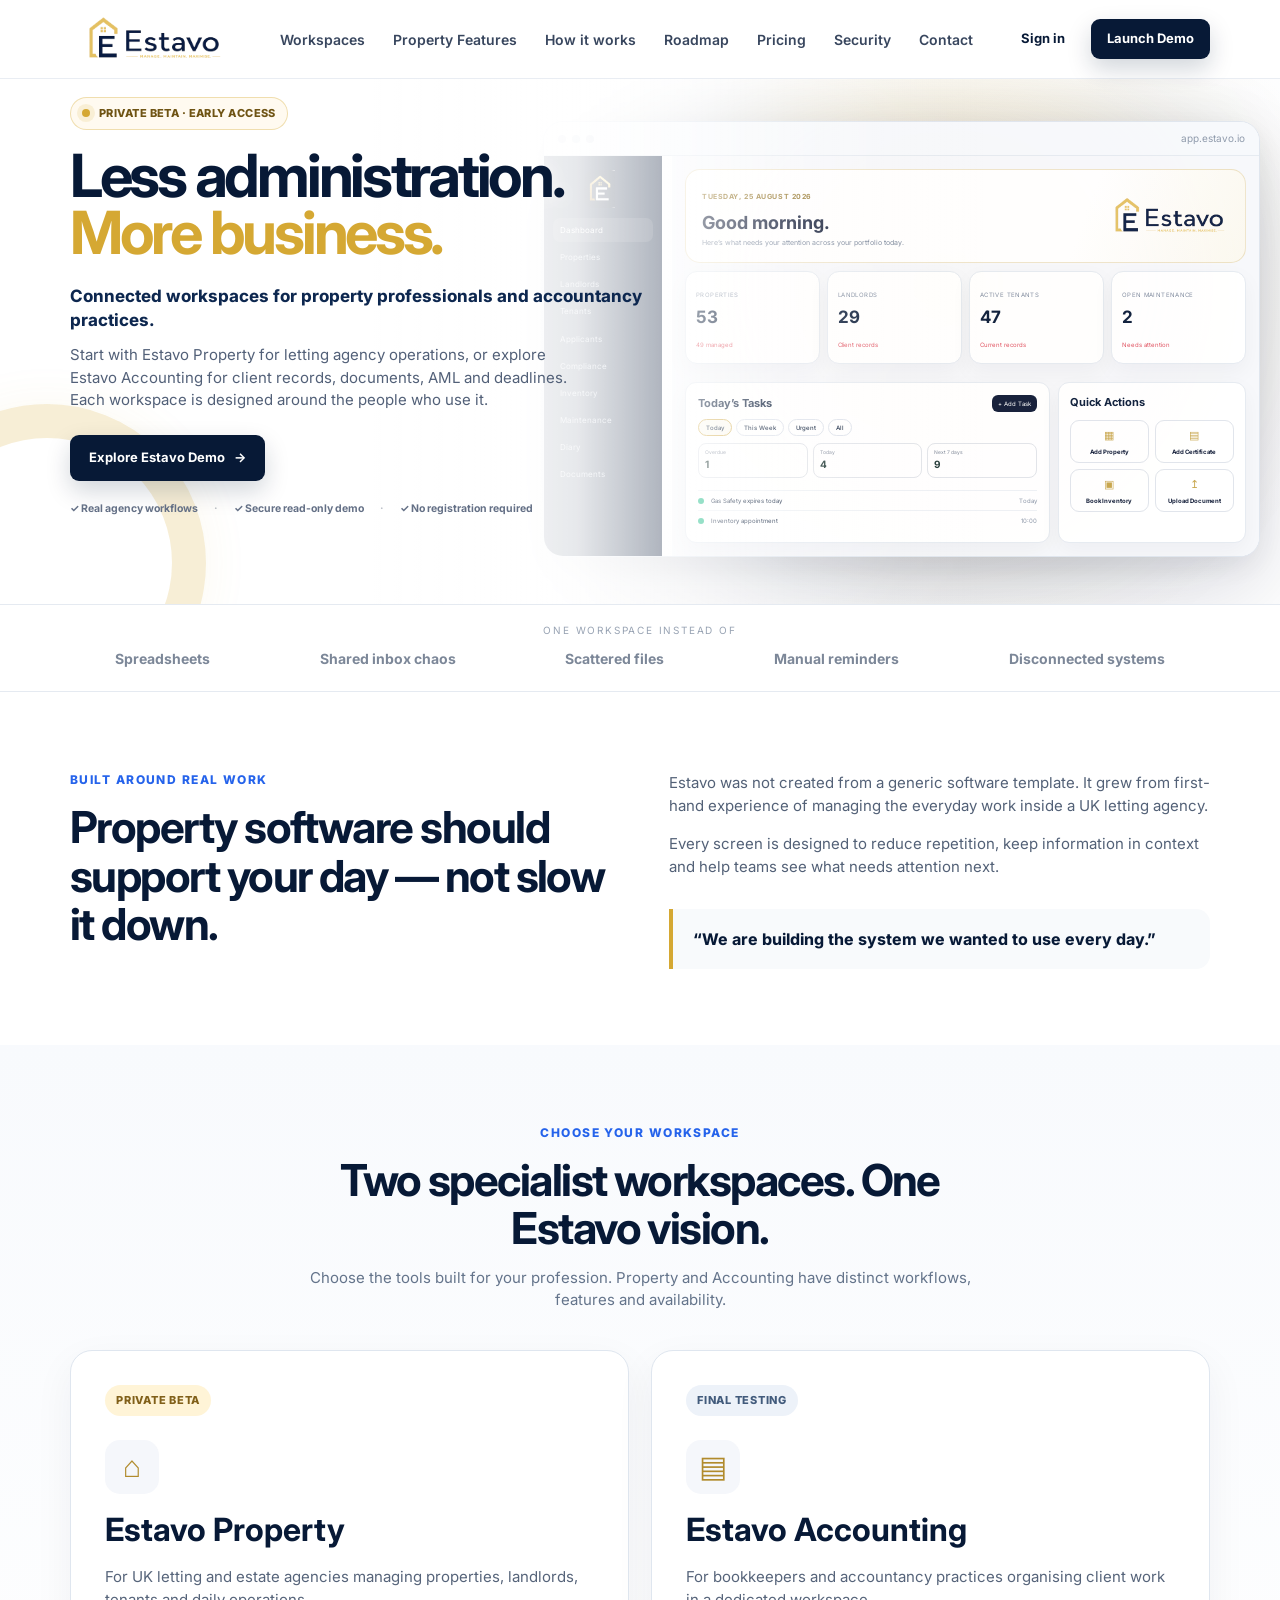
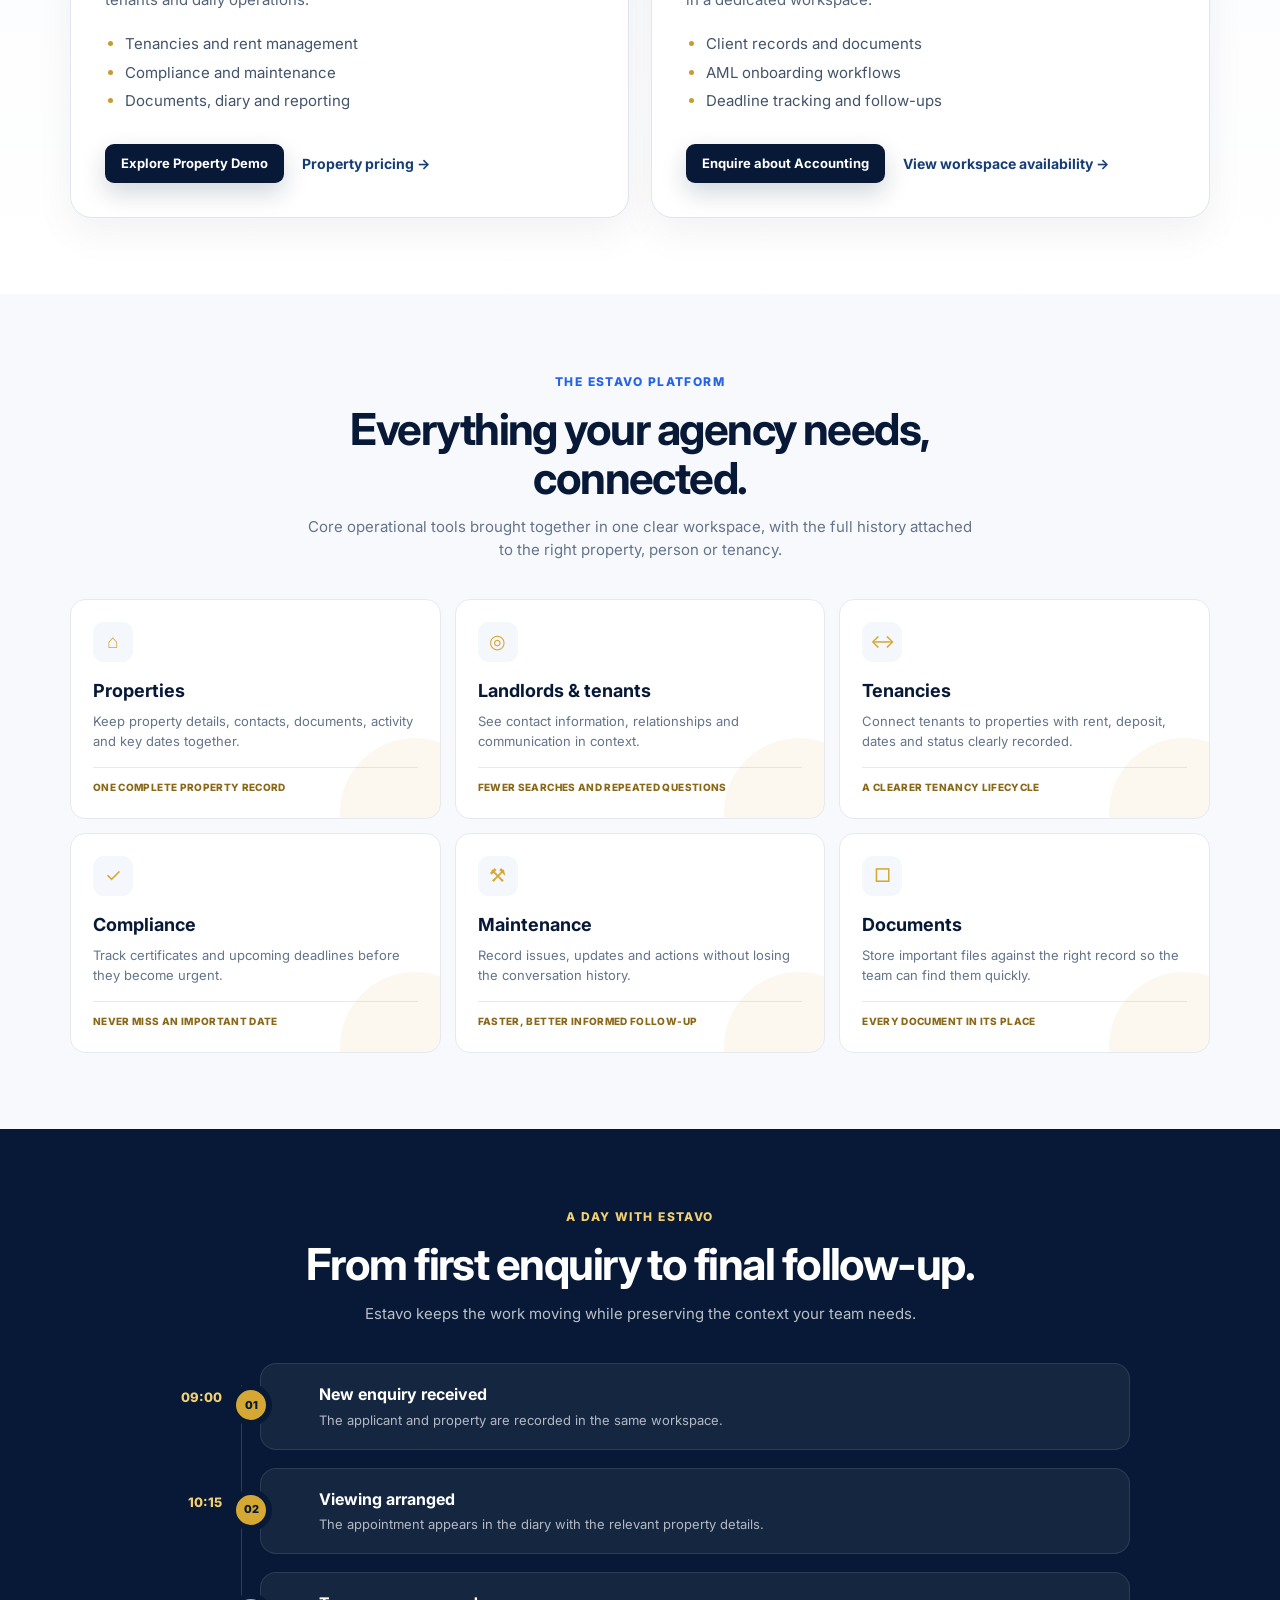
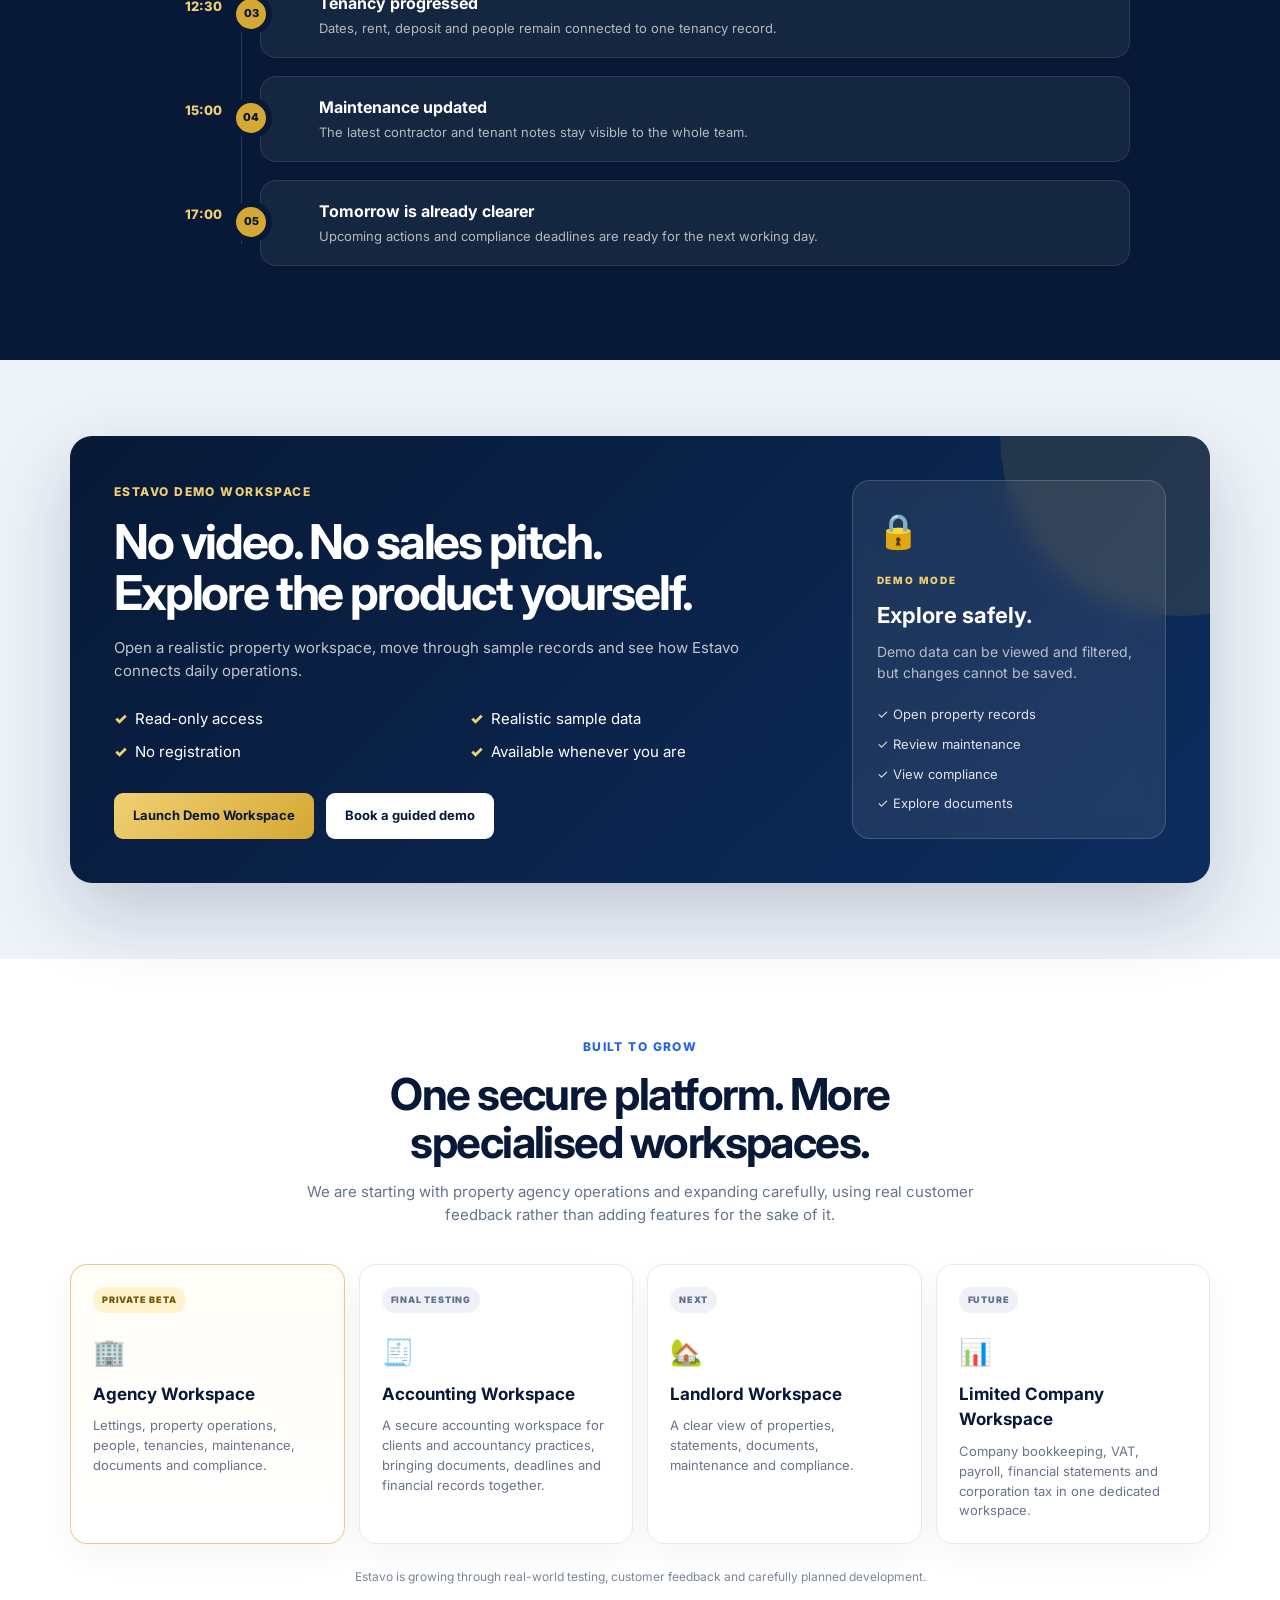
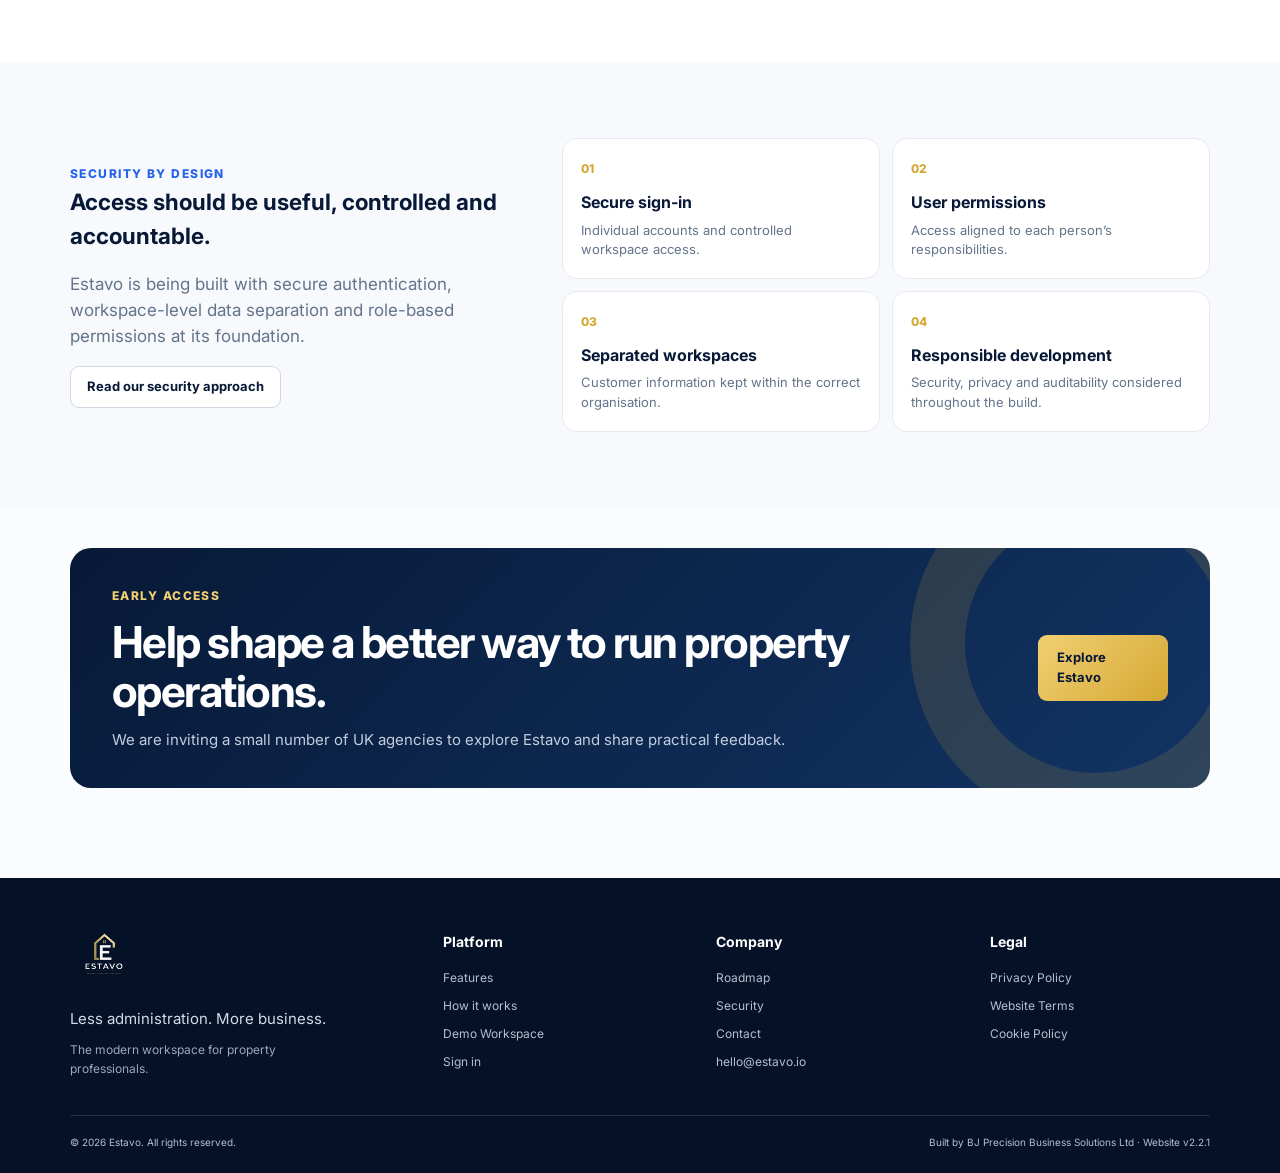
==== commit c275670e: "Improve workspace navigation and product-specific enquiry journey" ====
--- a/index.html
+++ b/index.html
@@ -150,7 +150,7 @@
             <h3>Estavo Accounting</h3>
             <p>For bookkeepers and accountancy practices organising client work in a dedicated workspace.</p>
             <ul><li>Client records and documents</li><li>AML onboarding workflows</li><li>Deadline tracking and follow-ups</li></ul>
-            <div class="estavo-workspace-actions"><a class="btn btn-primary" href="contact.html">Enquire about Accounting</a><a class="estavo-workspace-link" href="pricing.html">View workspace availability →</a></div>
+            <div class="estavo-workspace-actions"><a class="btn btn-primary" href="contact.html?workspace=accounting">Enquire about Accounting</a><a class="estavo-workspace-link" href="pricing.html">View workspace availability →</a></div>
           </article>
         </div>
       </div>
--- a/styles.css
+++ b/styles.css
@@ -4543,3 +4543,21 @@
 /* HTML validation: accessible dashboard metric labels and static task label */
 .sr-only{position:absolute!important;width:1px!important;height:1px!important;padding:0!important;margin:-1px!important;overflow:hidden!important;clip:rect(0,0,0,0)!important;white-space:nowrap!important;border:0!important}
 .activity-card .task-time{margin-left:auto;color:#8793a5}
+
+
+/* Distinct Estavo Property and Accounting workspace choices */
+.estavo-workspaces-section{background:linear-gradient(180deg,#f8fafd 0%,#fff 100%)}
+.estavo-workspaces-grid{display:grid;grid-template-columns:repeat(2,minmax(0,1fr));gap:22px}
+.estavo-workspace-card{display:flex;flex-direction:column;align-items:flex-start;padding:34px;border:1px solid #dfe6ef;border-radius:22px;background:#fff;box-shadow:0 14px 40px rgba(7,25,54,.055);transition:transform .2s ease,box-shadow .2s ease}
+.estavo-workspace-card:hover{transform:translateY(-4px);box-shadow:0 22px 52px rgba(7,25,54,.11)}
+.estavo-workspace-status{display:inline-flex;padding:7px 11px;border-radius:999px;background:#fff4d7;color:#81601a;font-size:11px;font-weight:800;letter-spacing:.07em}
+.estavo-workspace-status-testing{background:#edf2f9;color:#425b7c}
+.estavo-workspace-symbol{display:grid;place-items:center;width:54px;height:54px;margin:24px 0 12px;border-radius:15px;background:#f5f7fb;color:#b18b2c;font-size:30px}
+.estavo-workspace-card h3{font-size:clamp(25px,3vw,32px);margin:0 0 12px}
+.estavo-workspace-card p{color:#56647a;margin-bottom:18px}
+.estavo-workspace-card ul{padding-left:20px;margin:0 0 28px;color:#42536a;line-height:1.9}
+.estavo-workspace-card li::marker{color:#c69b32}
+.estavo-workspace-actions{display:flex;align-items:center;gap:18px;flex-wrap:wrap;margin-top:auto}
+.estavo-workspace-link{font-weight:700;color:#173d76;font-size:14px}
+.estavo-workspace-link:hover{text-decoration:underline}
+@media(max-width:760px){.estavo-workspaces-grid{grid-template-columns:1fr}.estavo-workspace-card{padding:26px}.estavo-workspace-actions{align-items:stretch;flex-direction:column;width:100%}.estavo-workspace-actions .btn{width:100%}}
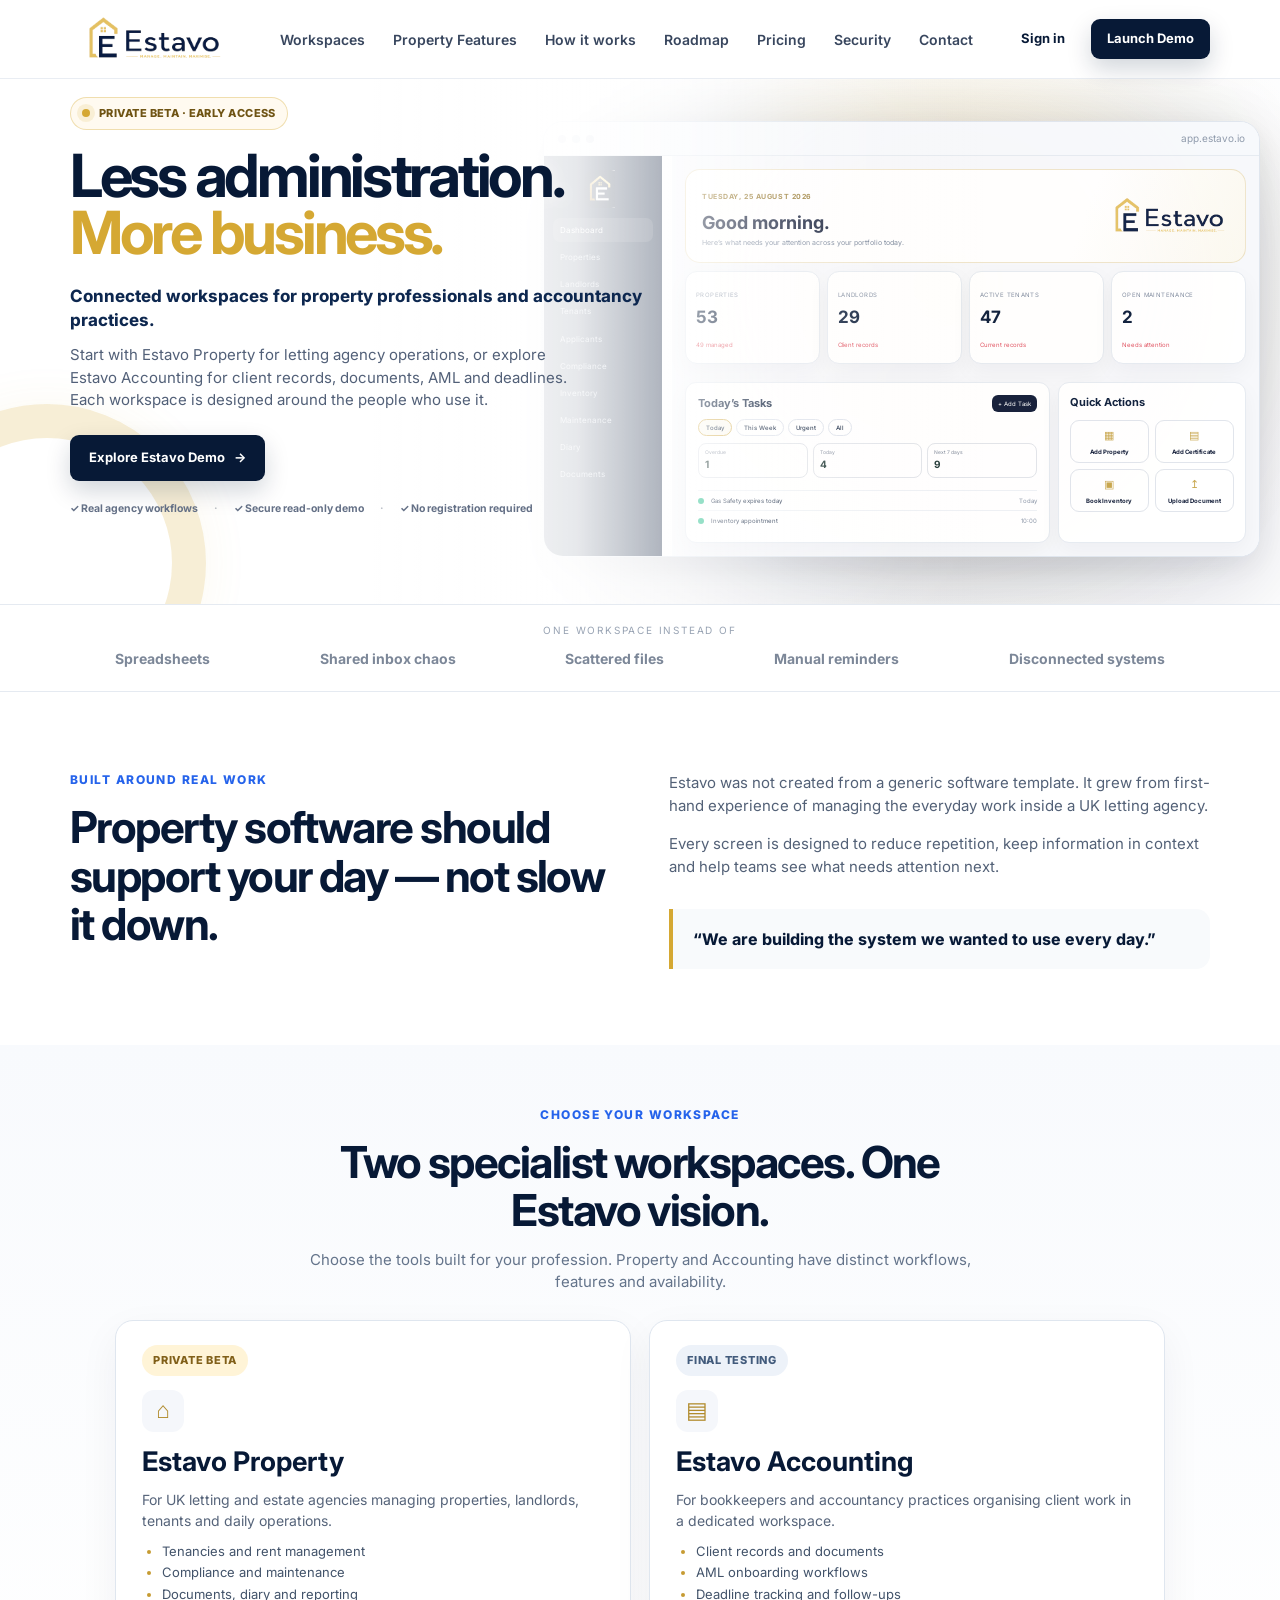
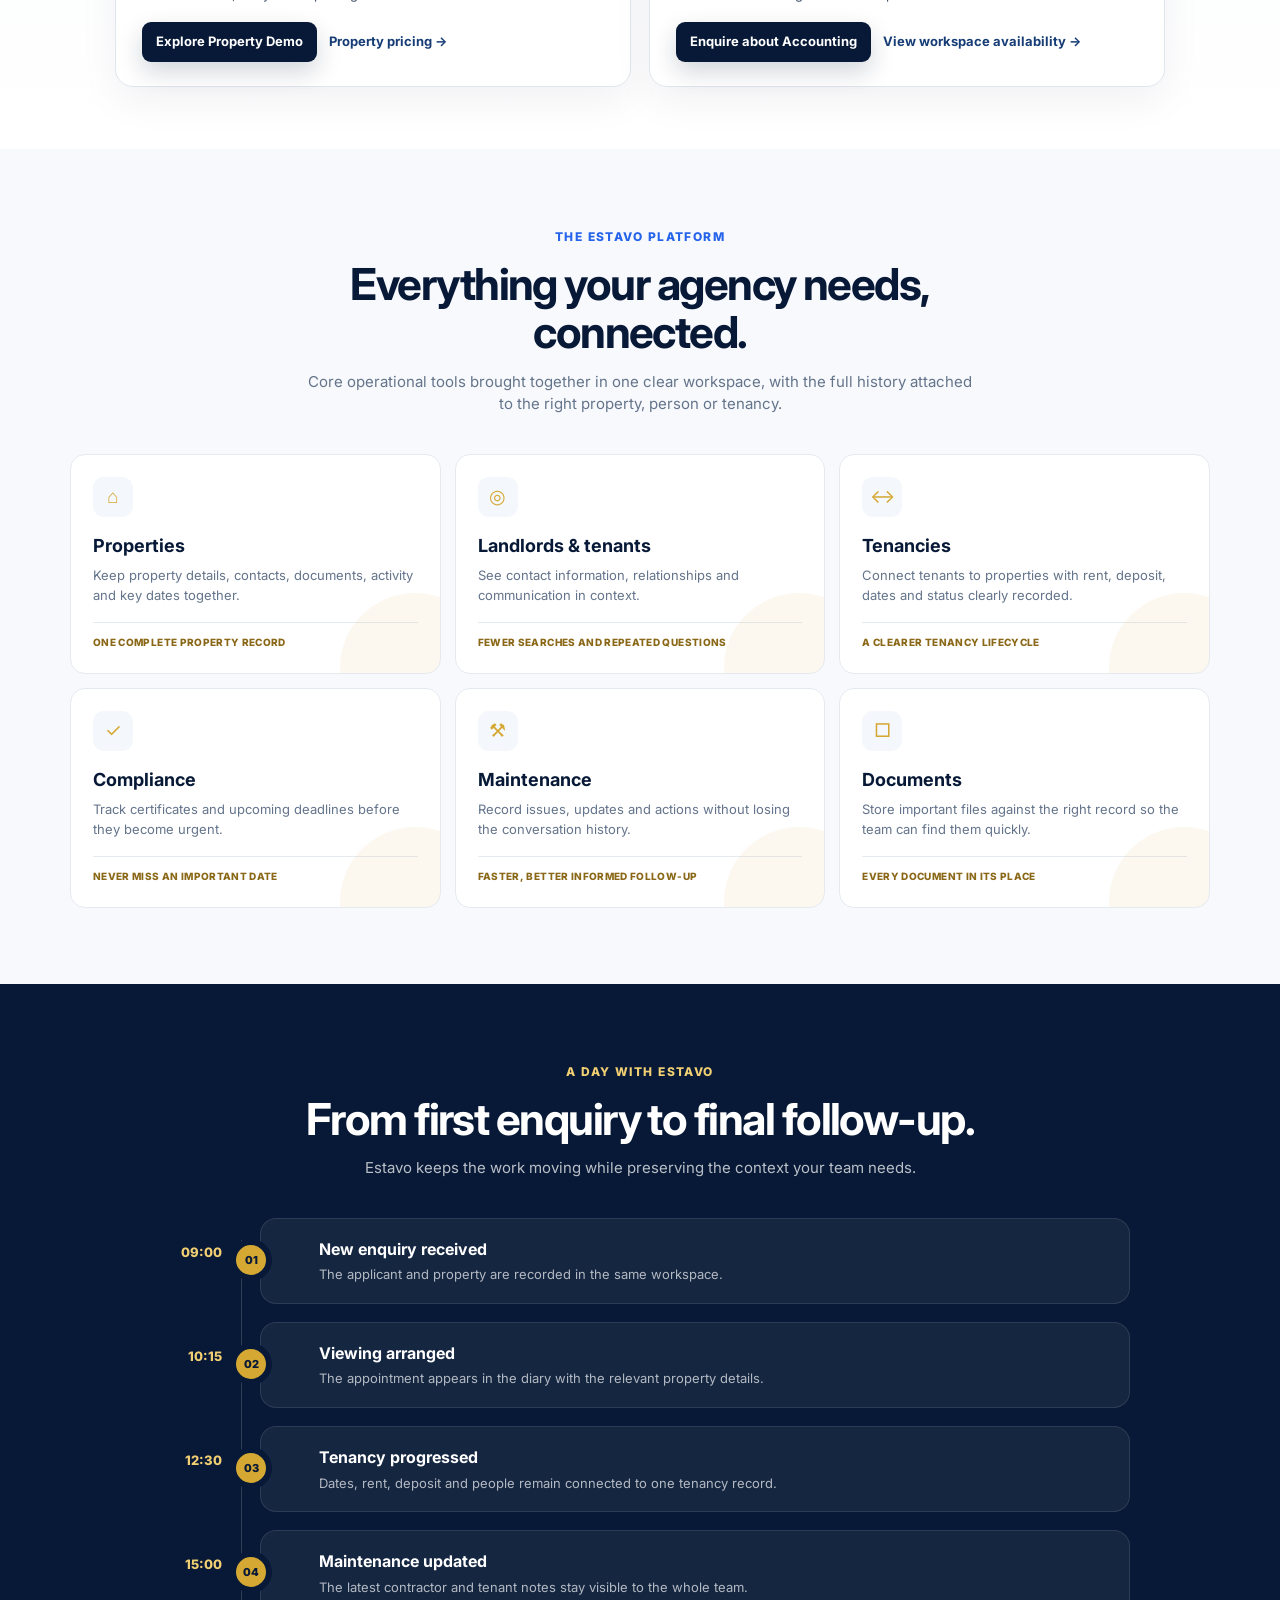
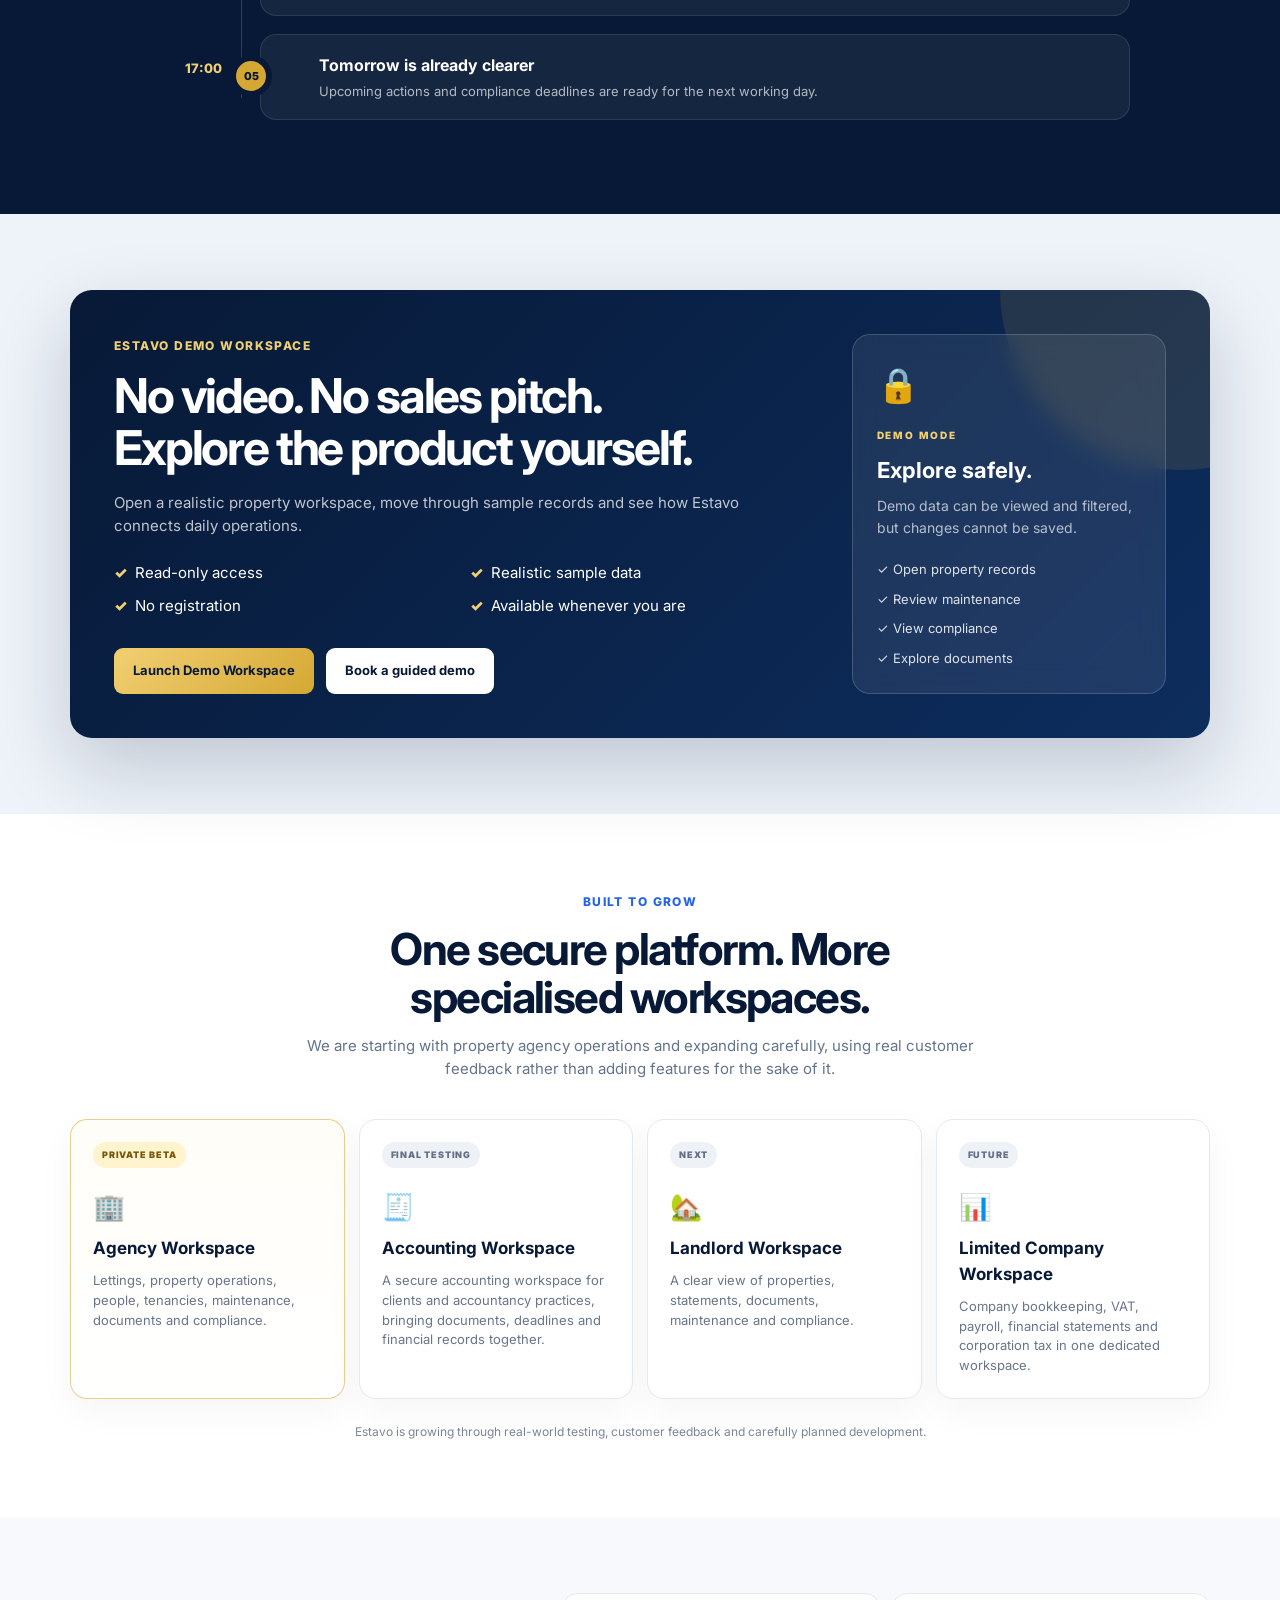
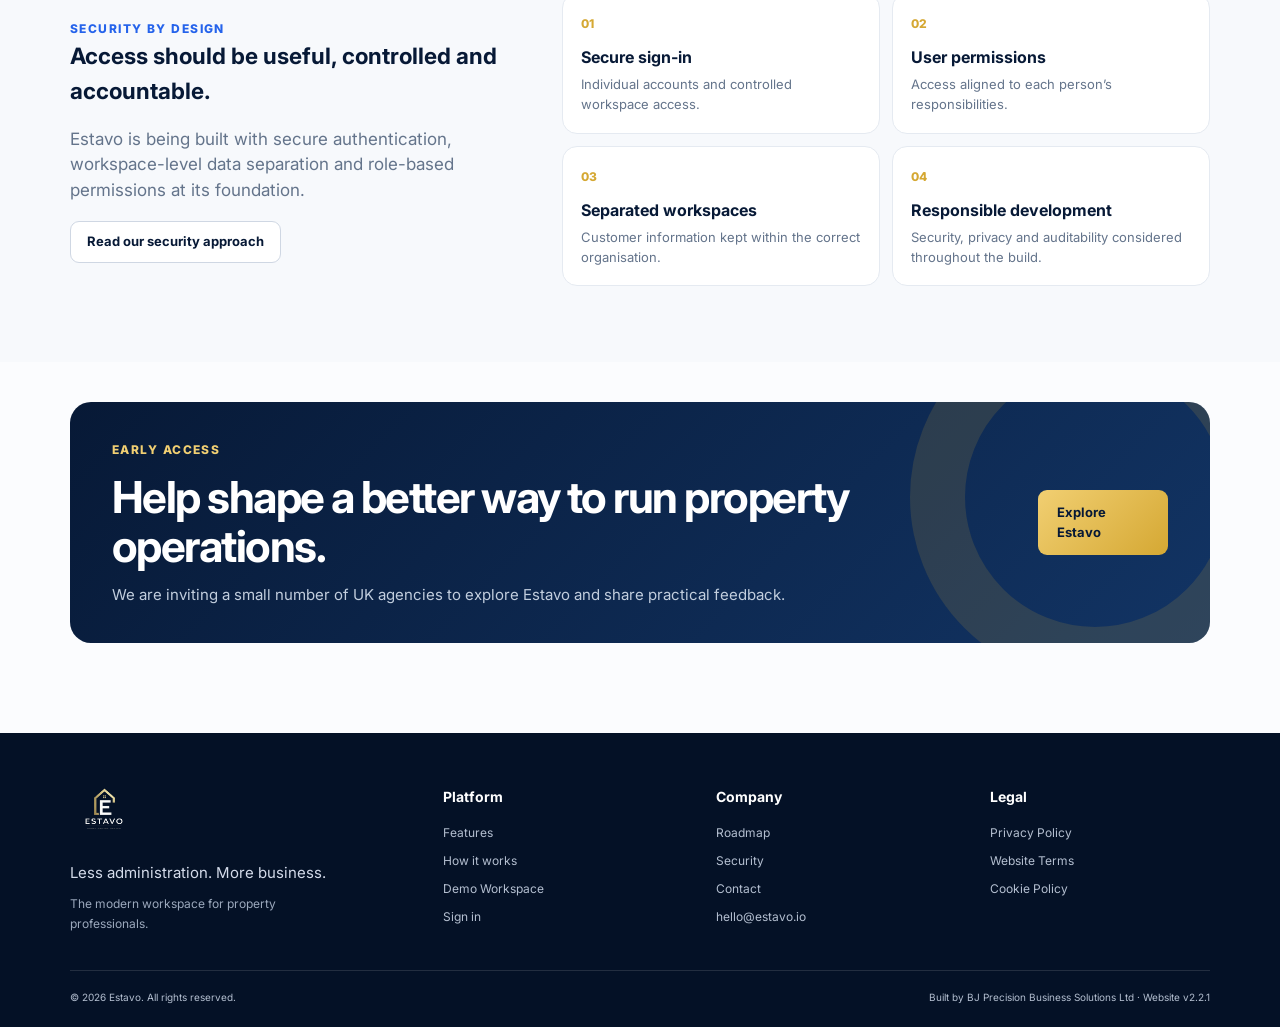
==== commit 9a0cb19f: "Refresh stylesheet for compact homepage cards" ====
--- a/index.html
+++ b/index.html
@@ -21,7 +21,7 @@
   <link rel="preconnect" href="https://fonts.googleapis.com">
   <link rel="preconnect" href="https://fonts.gstatic.com" crossorigin>
   <link href="https://fonts.googleapis.com/css2?family=Inter:wght@400;500;600;700;800&display=swap" rel="stylesheet">
-  <link rel="stylesheet" href="styles.css?v=2.4.8">
+  <link rel="stylesheet" href="styles.css?v=2.4.9">
 </head>
 
 <body>
--- a/styles.css
+++ b/styles.css
@@ -4561,3 +4561,18 @@
 .estavo-workspace-link{font-weight:700;color:#173d76;font-size:14px}
 .estavo-workspace-link:hover{text-decoration:underline}
 @media(max-width:760px){.estavo-workspaces-grid{grid-template-columns:1fr}.estavo-workspace-card{padding:26px}.estavo-workspace-actions{align-items:stretch;flex-direction:column;width:100%}.estavo-workspace-actions .btn{width:100%}}
+
+
+/* Compact workspace tiles: homepage and pricing */
+.estavo-workspaces-section{padding-top:58px;padding-bottom:62px}
+.estavo-workspaces-section .section-heading{margin-bottom:26px}
+.estavo-workspaces-grid{max-width:1050px;margin-inline:auto;gap:18px}
+.estavo-workspace-card{padding:24px 26px;border-radius:18px}
+.estavo-workspace-symbol{width:42px;height:42px;margin:14px 0 9px;border-radius:12px;font-size:23px}
+.estavo-workspace-card h3{font-size:clamp(23px,2.4vw,27px);margin-bottom:7px}
+.estavo-workspace-card p{font-size:14px;line-height:1.5;margin-bottom:10px}
+.estavo-workspace-card ul{font-size:13px;line-height:1.65;margin-bottom:17px}
+.estavo-workspace-actions{gap:12px}
+.estavo-workspace-actions .btn{padding:10px 14px;font-size:13px}
+.estavo-workspace-link{font-size:13px}
+@media(max-width:760px){.estavo-workspaces-section{padding-top:42px;padding-bottom:45px}.estavo-workspace-card{padding:22px}.estavo-workspaces-grid{gap:14px}}
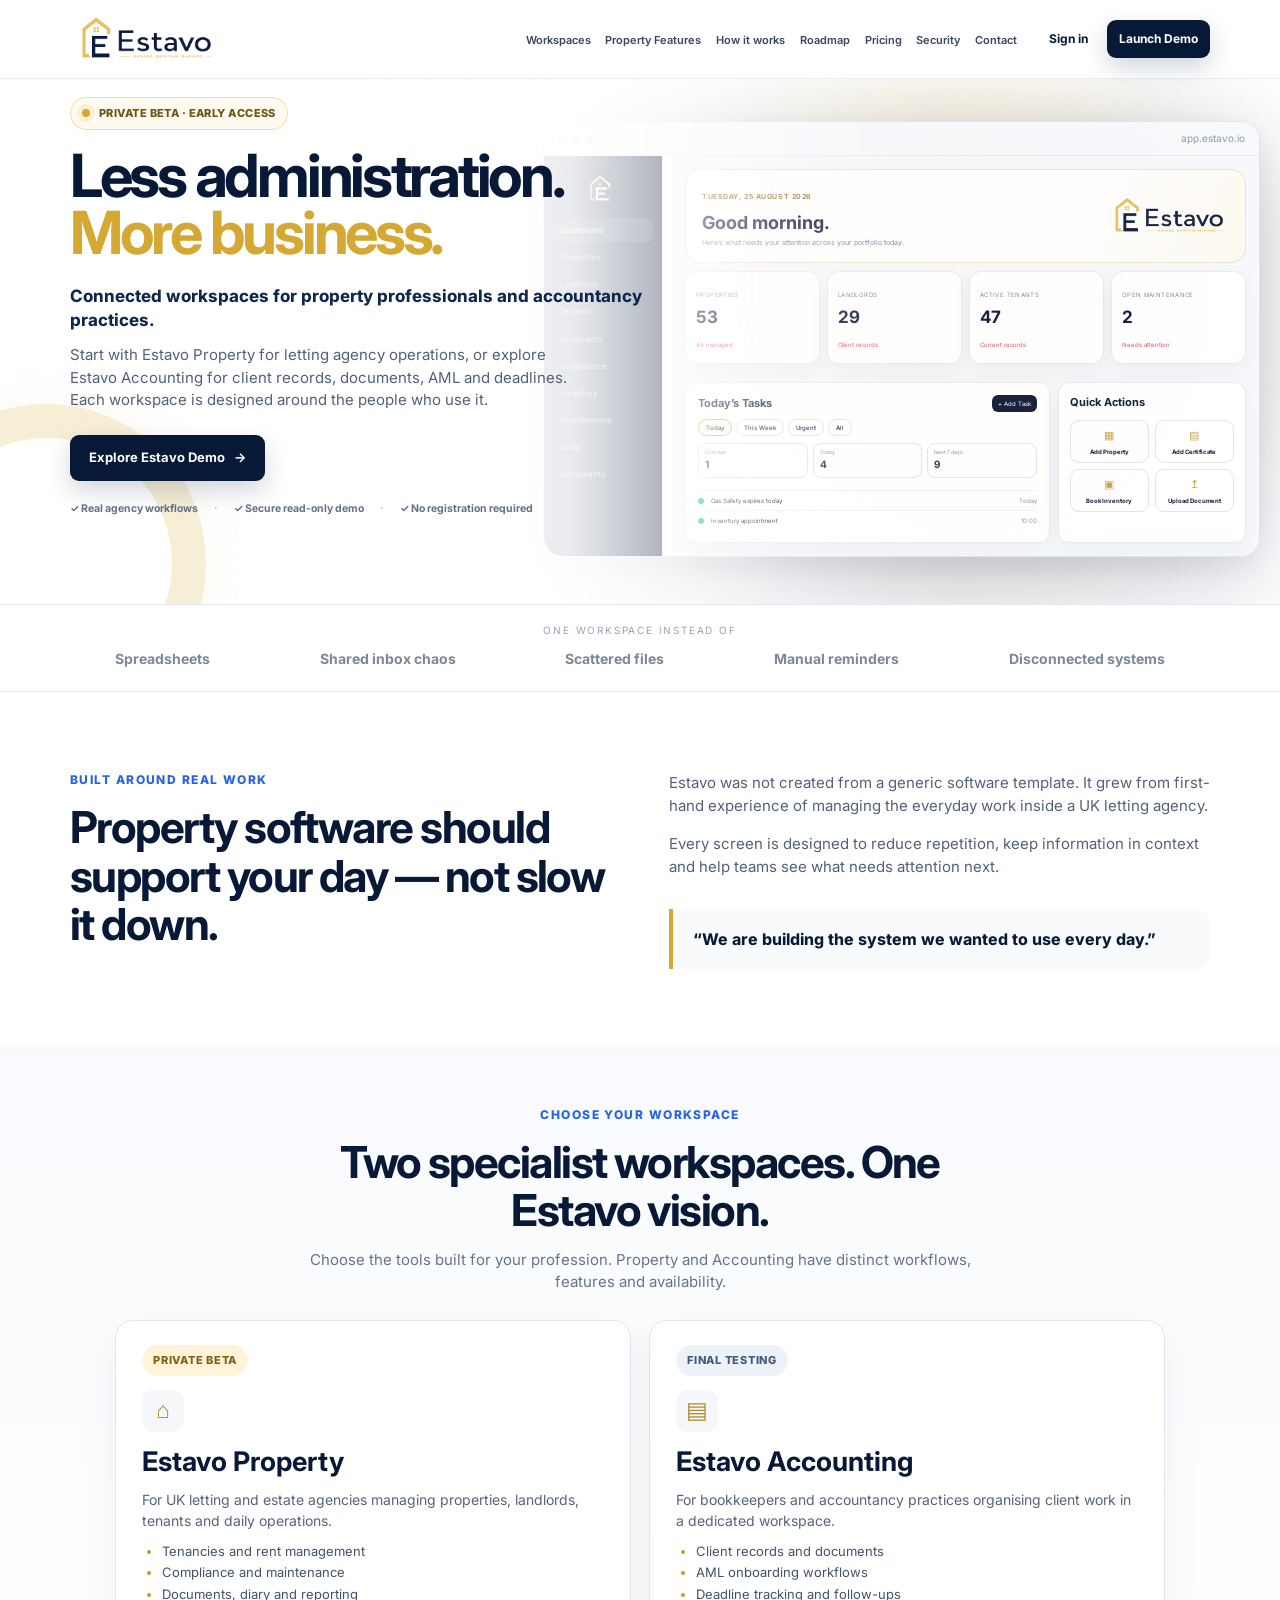
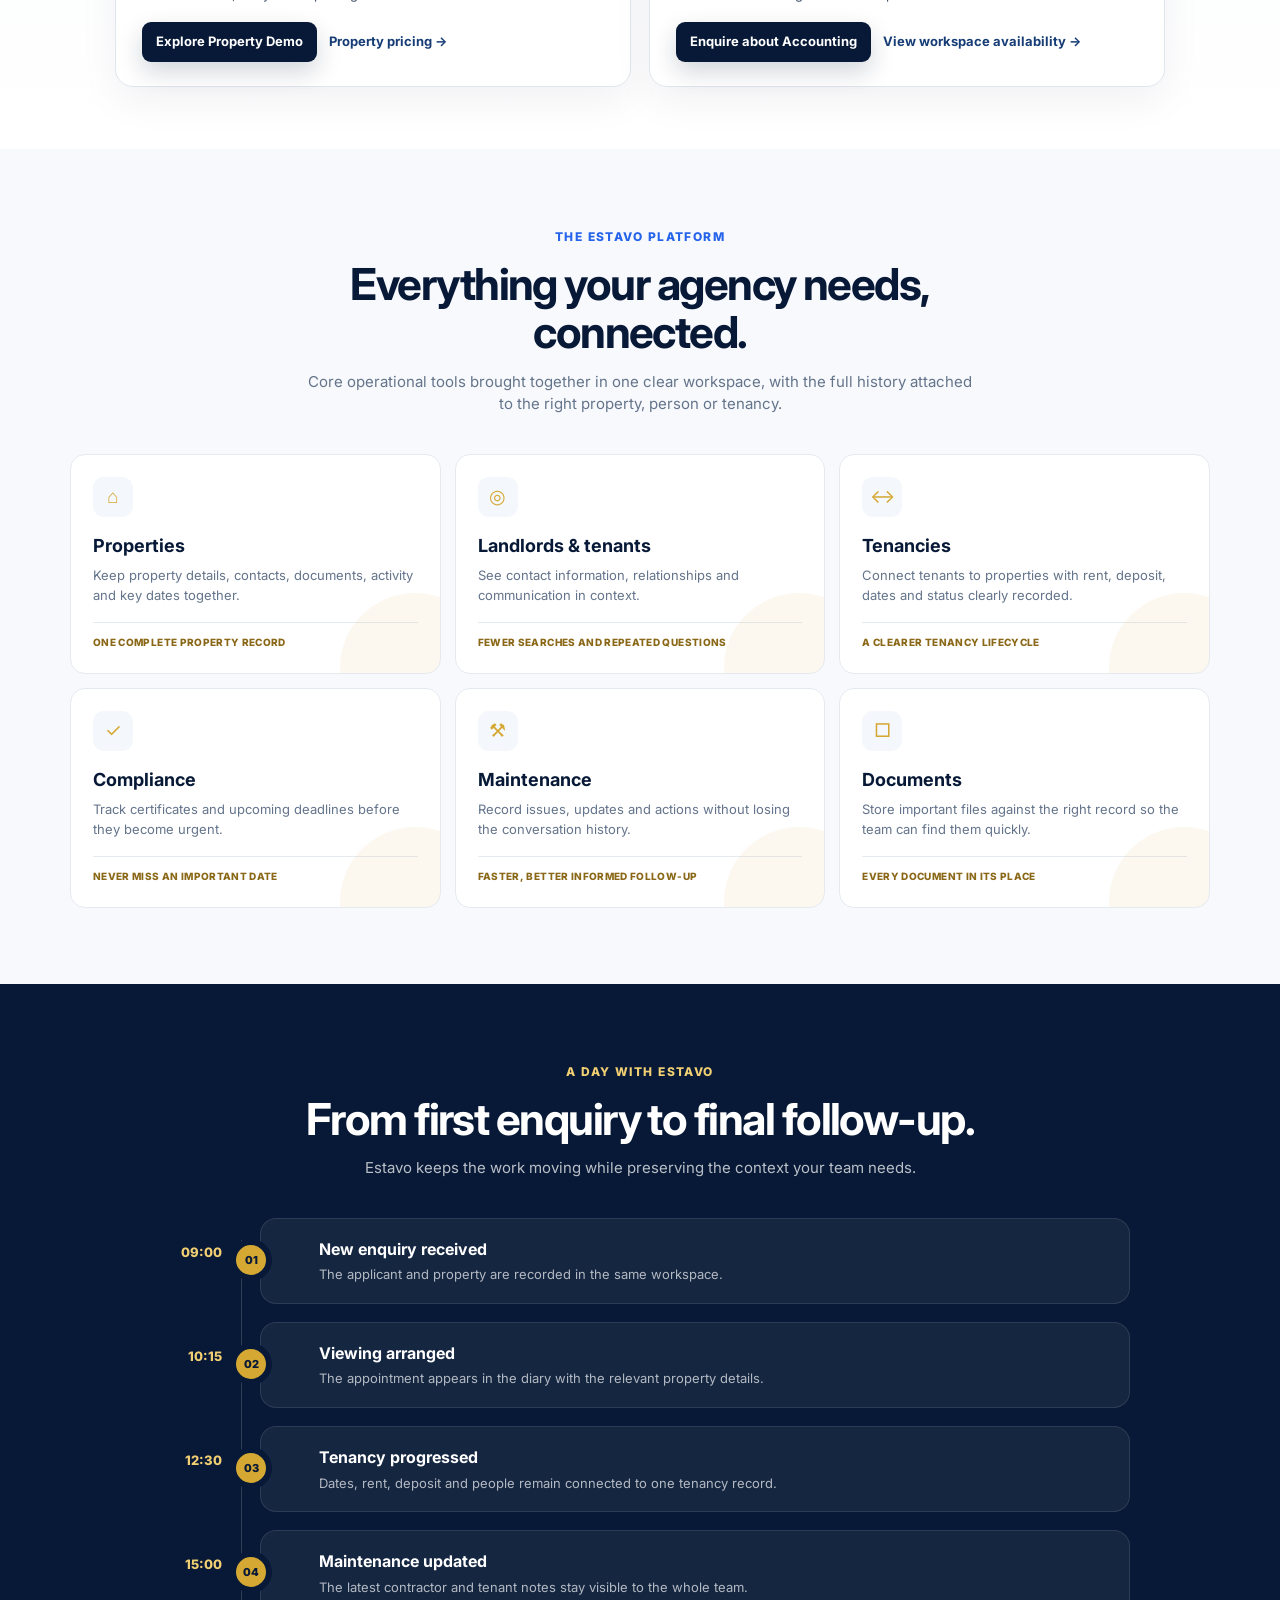
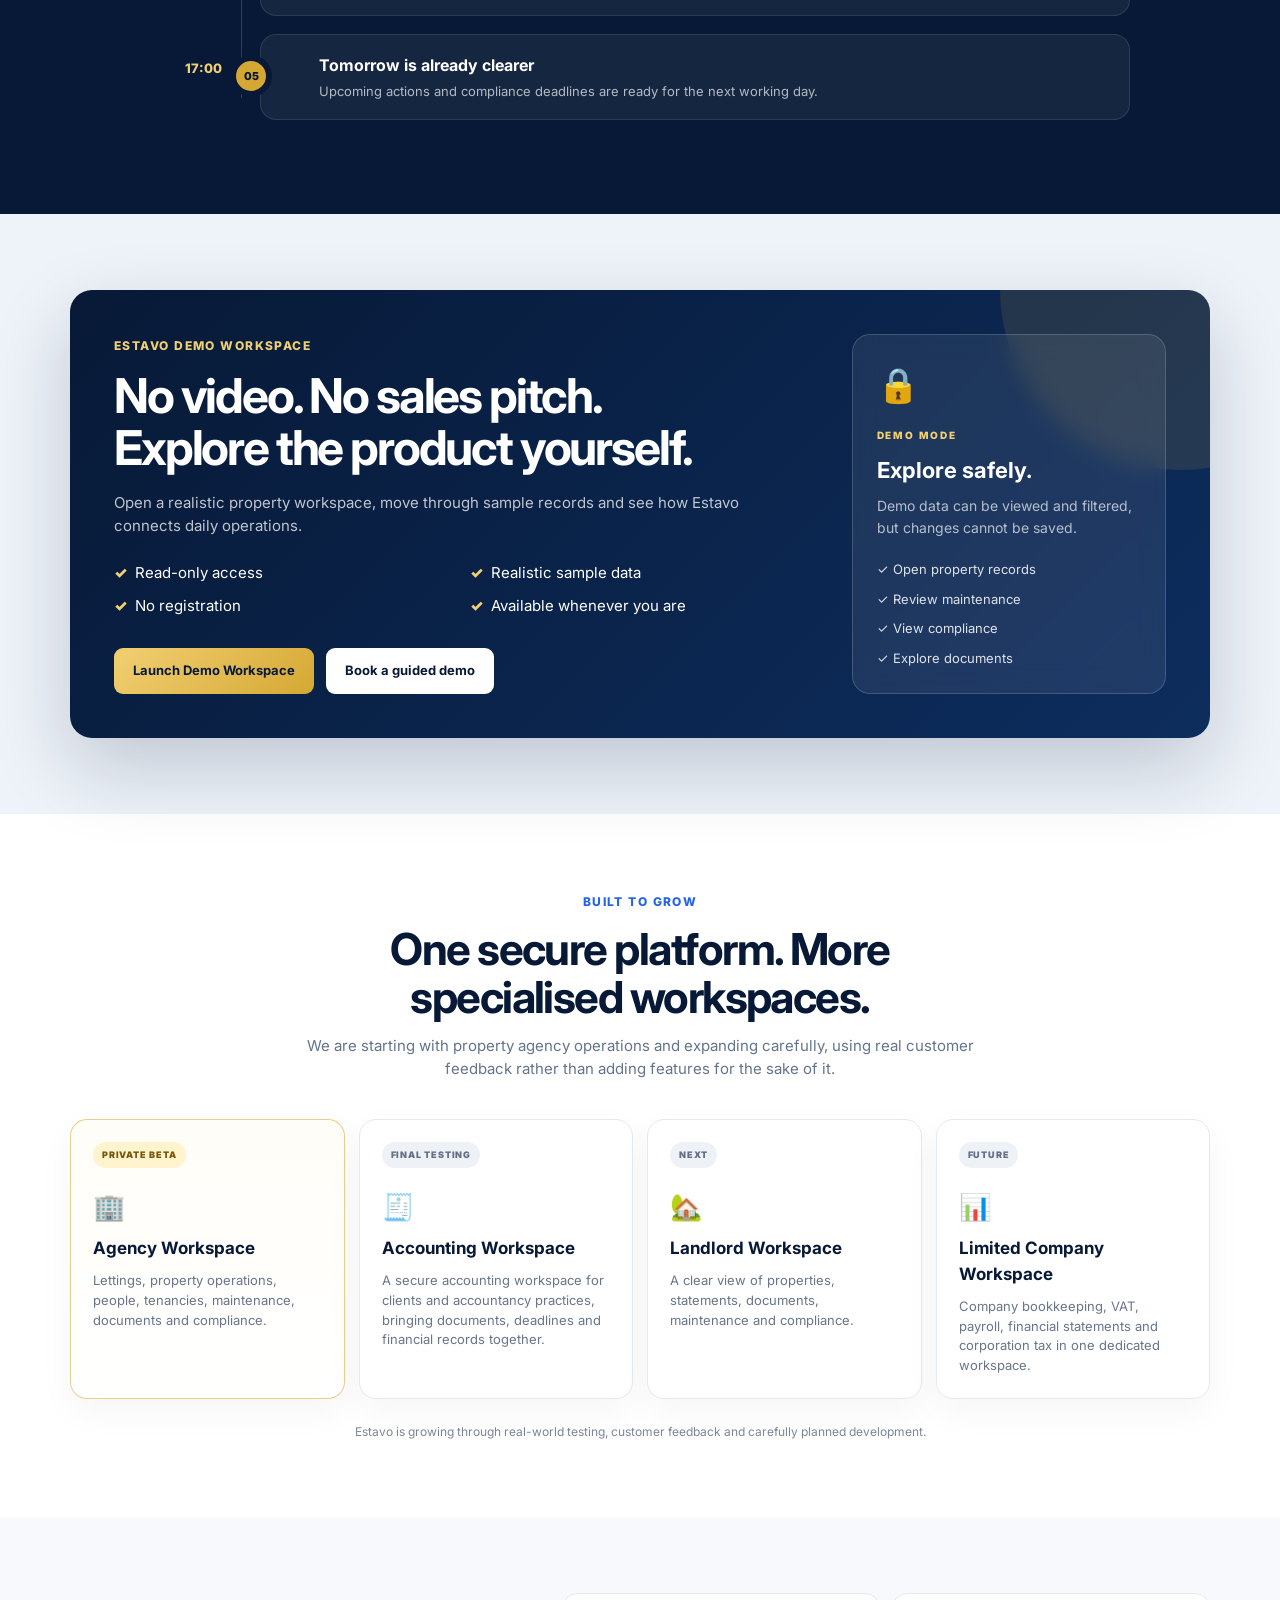
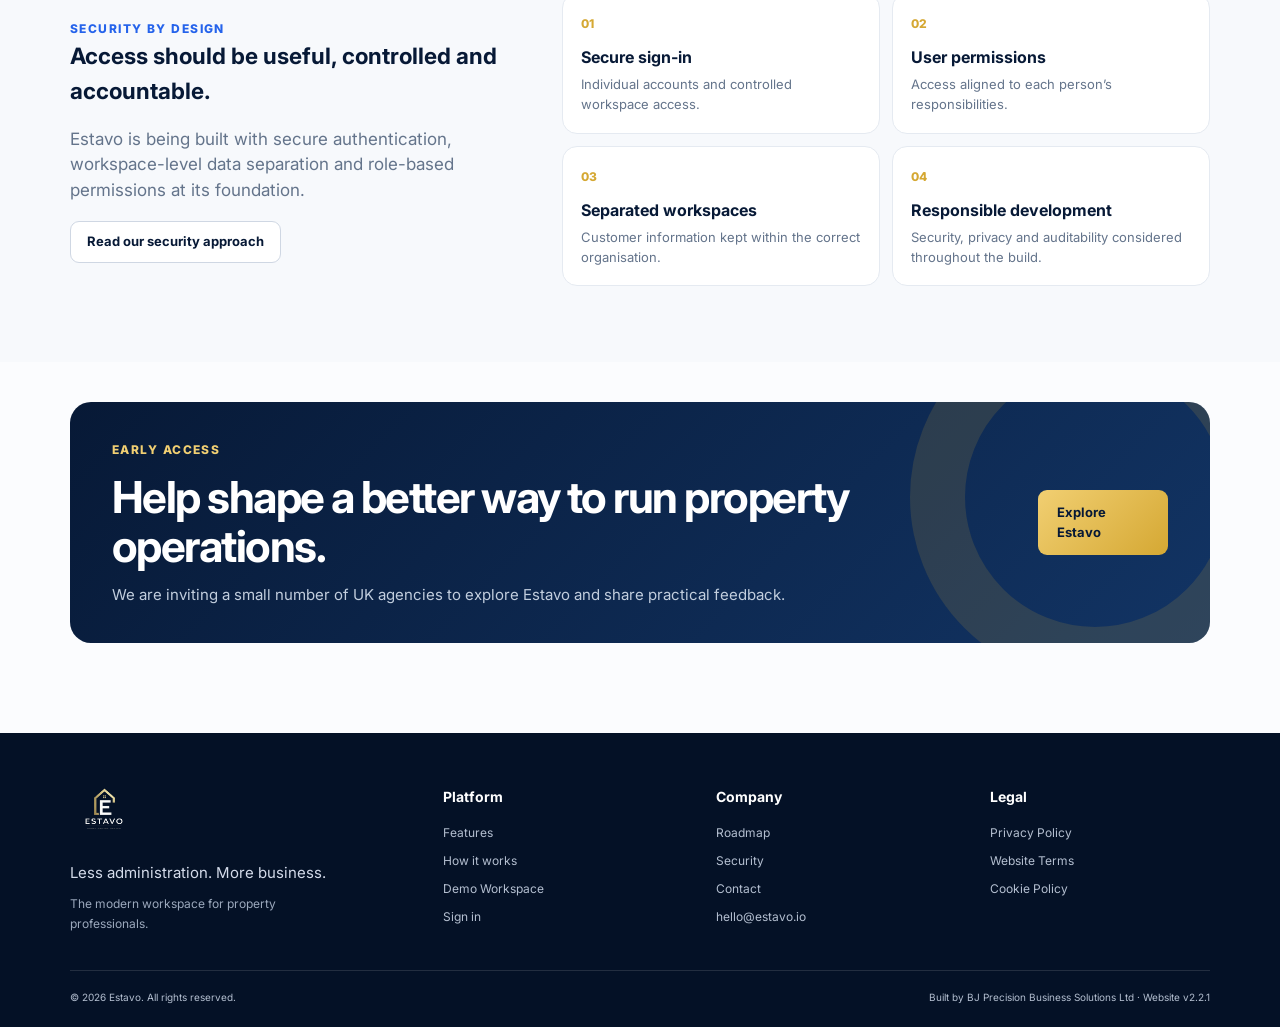
==== commit b9516906: "Load updated responsive header styles" ====
--- a/index.html
+++ b/index.html
@@ -21,7 +21,7 @@
   <link rel="preconnect" href="https://fonts.googleapis.com">
   <link rel="preconnect" href="https://fonts.gstatic.com" crossorigin>
   <link href="https://fonts.googleapis.com/css2?family=Inter:wght@400;500;600;700;800&display=swap" rel="stylesheet">
-  <link rel="stylesheet" href="styles.css?v=2.4.9">
+  <link rel="stylesheet" href="styles.css?v=2.4.10">
 </head>
 
 <body>
--- a/styles.css
+++ b/styles.css
@@ -4576,3 +4576,20 @@
 .estavo-workspace-actions .btn{padding:10px 14px;font-size:13px}
 .estavo-workspace-link{font-size:13px}
 @media(max-width:760px){.estavo-workspaces-section{padding-top:42px;padding-bottom:45px}.estavo-workspace-card{padding:22px}.estavo-workspaces-grid{gap:14px}}
+
+
+/* Desktop navigation: prevent wrapped links after adding Workspaces */
+@media(min-width:981px){
+ .site-header .nav-wrap{gap:16px;flex-wrap:nowrap}
+ .site-header .brand{flex:0 0 155px;width:155px;min-width:0}
+ .site-header .main-nav{display:flex;align-items:center;gap:clamp(10px,1.15vw,19px);margin-left:auto;min-width:0}
+ .site-header .main-nav>a{white-space:nowrap;font-size:clamp(11px,.83vw,13px)}
+ .site-header .nav-actions{display:flex;align-items:center;gap:7px;flex-shrink:0}
+ .site-header .nav-actions .btn{white-space:nowrap;font-size:12px;padding:10px 12px}
+}
+@media(min-width:981px) and (max-width:1180px){
+ .site-header .brand{flex-basis:130px;width:130px}
+ .site-header .main-nav{gap:9px}
+ .site-header .main-nav>a{font-size:11px}
+ .site-header .nav-actions .btn{font-size:11px;padding:9px}
+}
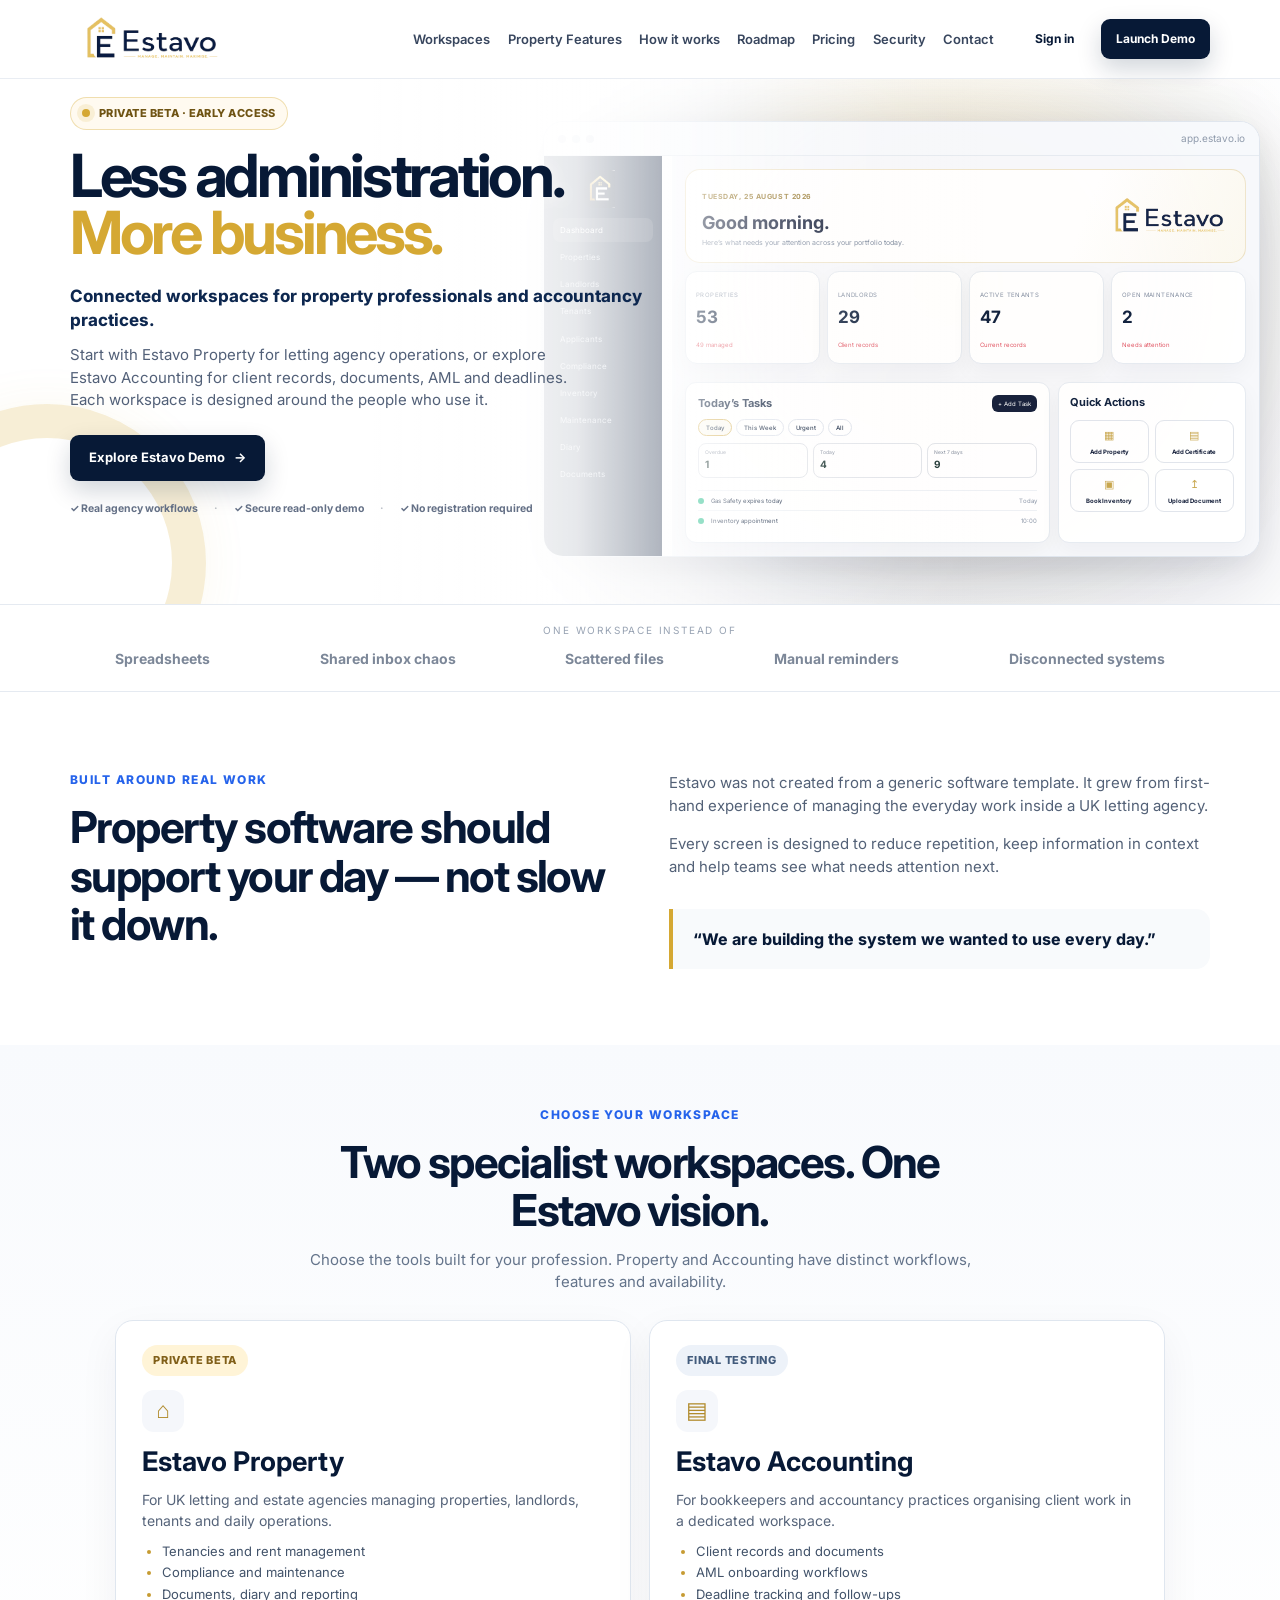
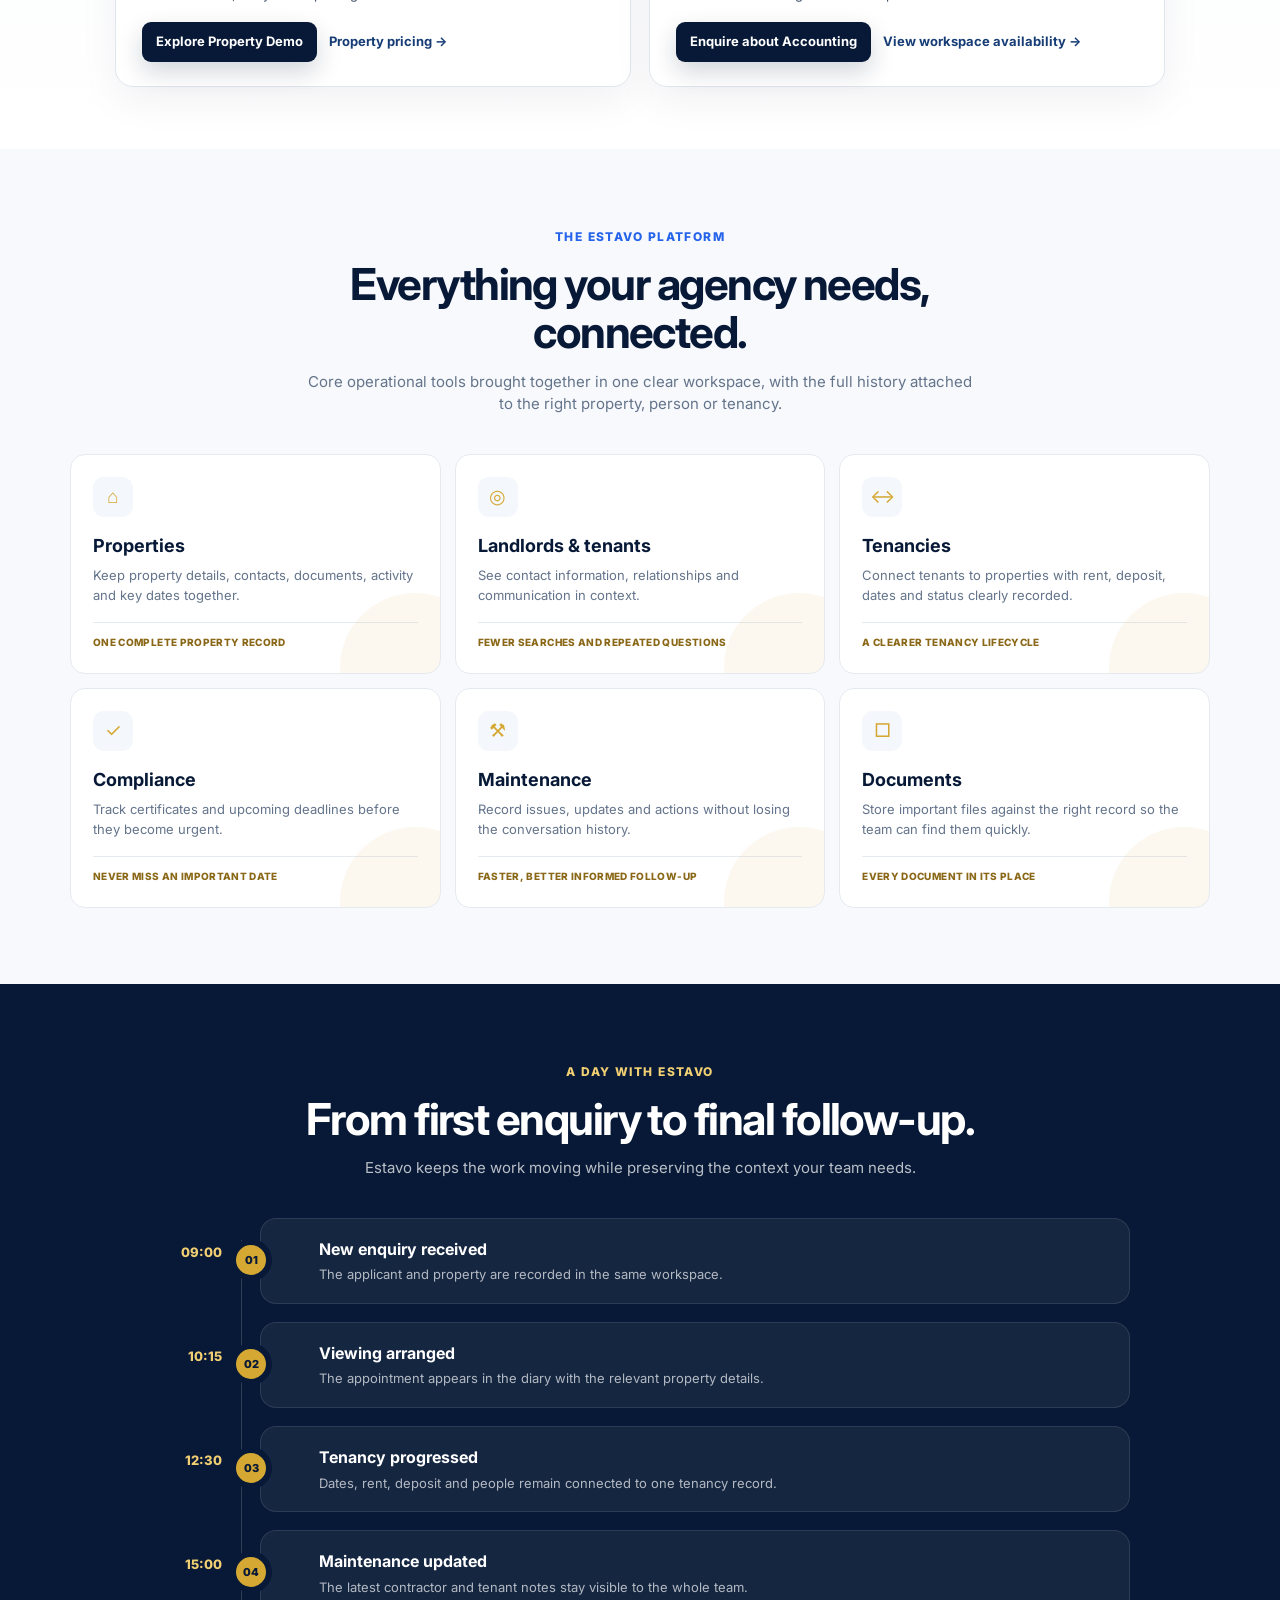
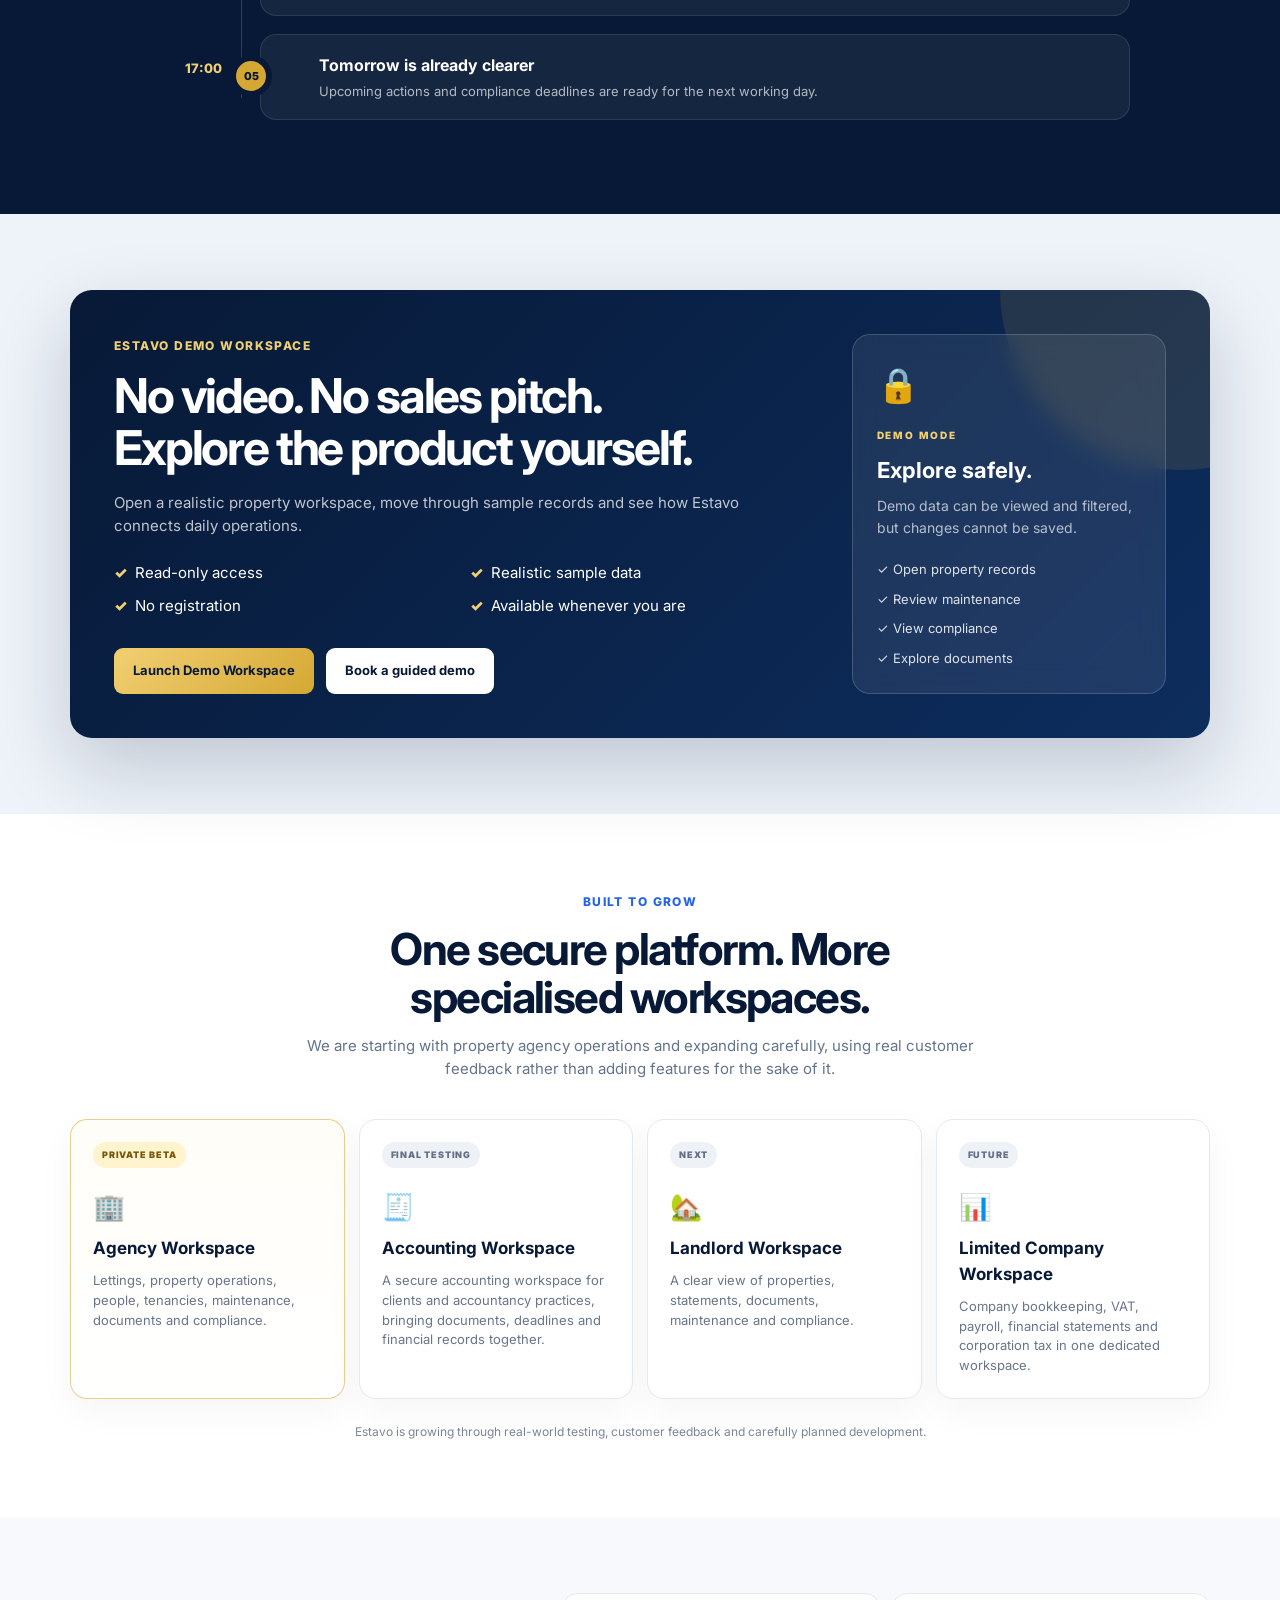
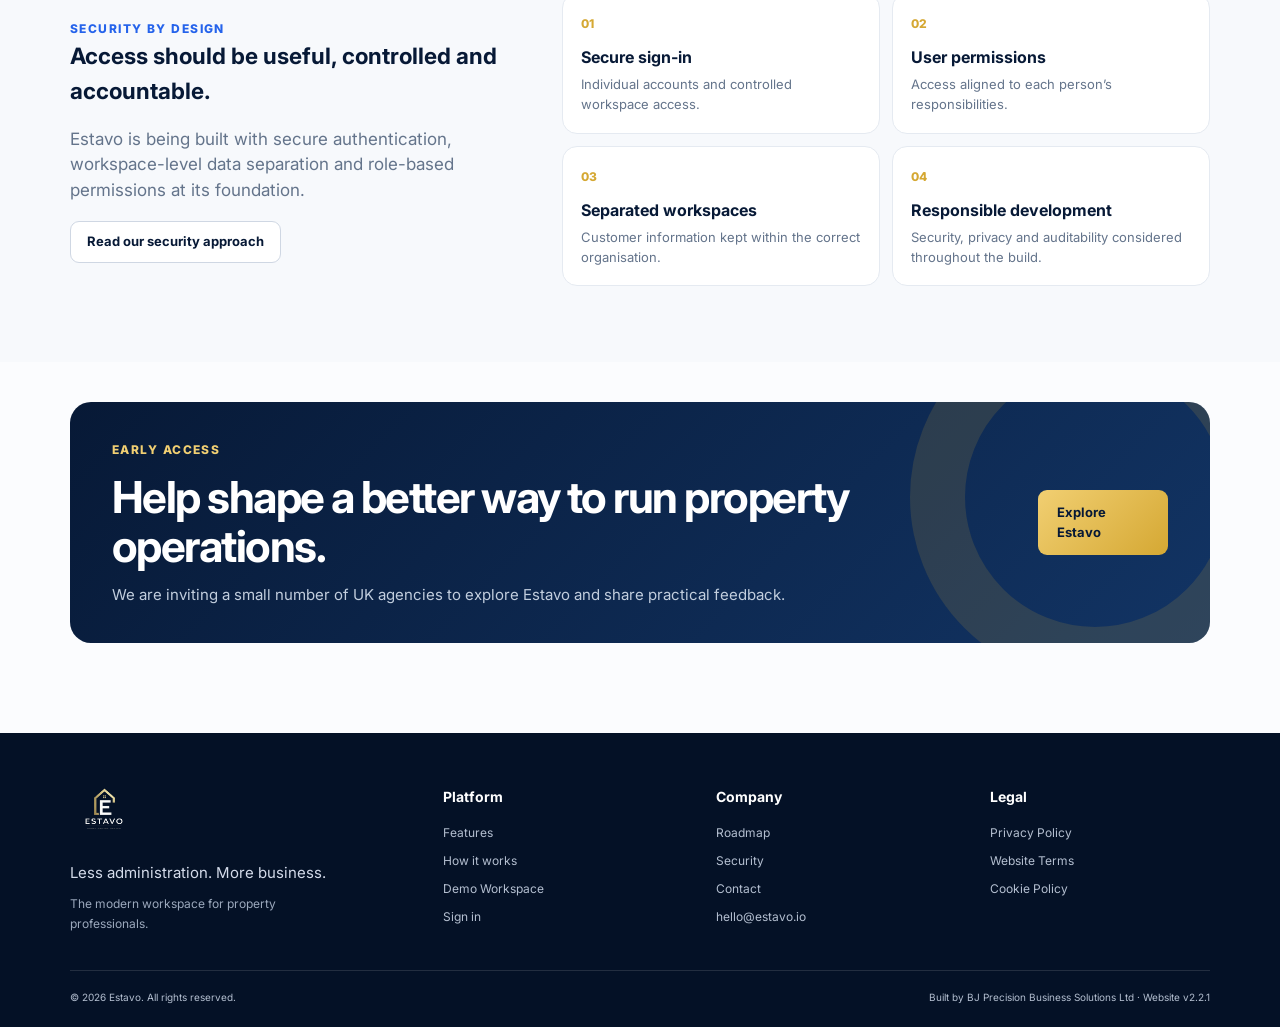
==== commit 5812a99b: "Load balanced header spacing styles" ====
--- a/index.html
+++ b/index.html
@@ -21,7 +21,7 @@
   <link rel="preconnect" href="https://fonts.googleapis.com">
   <link rel="preconnect" href="https://fonts.gstatic.com" crossorigin>
   <link href="https://fonts.googleapis.com/css2?family=Inter:wght@400;500;600;700;800&display=swap" rel="stylesheet">
-  <link rel="stylesheet" href="styles.css?v=2.4.10">
+  <link rel="stylesheet" href="styles.css?v=2.4.11">
 </head>
 
 <body>
--- a/styles.css
+++ b/styles.css
@@ -4593,3 +4593,19 @@
  .site-header .main-nav>a{font-size:11px}
  .site-header .nav-actions .btn{font-size:11px;padding:9px}
 }
+
+
+/* Consistent desktop header spacing and alignment */
+@media(min-width:1181px){
+ .site-header .nav-wrap{gap:22px}
+ .site-header .brand{flex:0 0 165px;width:165px}
+ .site-header .main-nav{gap:clamp(17px,1.35vw,24px);margin-left:auto}
+ .site-header .main-nav>a{font-size:13px;line-height:1.2;display:inline-flex;align-items:center;min-height:42px}
+ .site-header .nav-actions{gap:12px}
+ .site-header .nav-actions .btn{font-size:12px;padding:11px 15px}
+}
+@media(min-width:981px) and (max-width:1180px){
+ .site-header .nav-wrap{gap:13px}
+ .site-header .main-nav{gap:12px}
+ .site-header .main-nav>a{display:inline-flex;align-items:center;min-height:42px}
+}
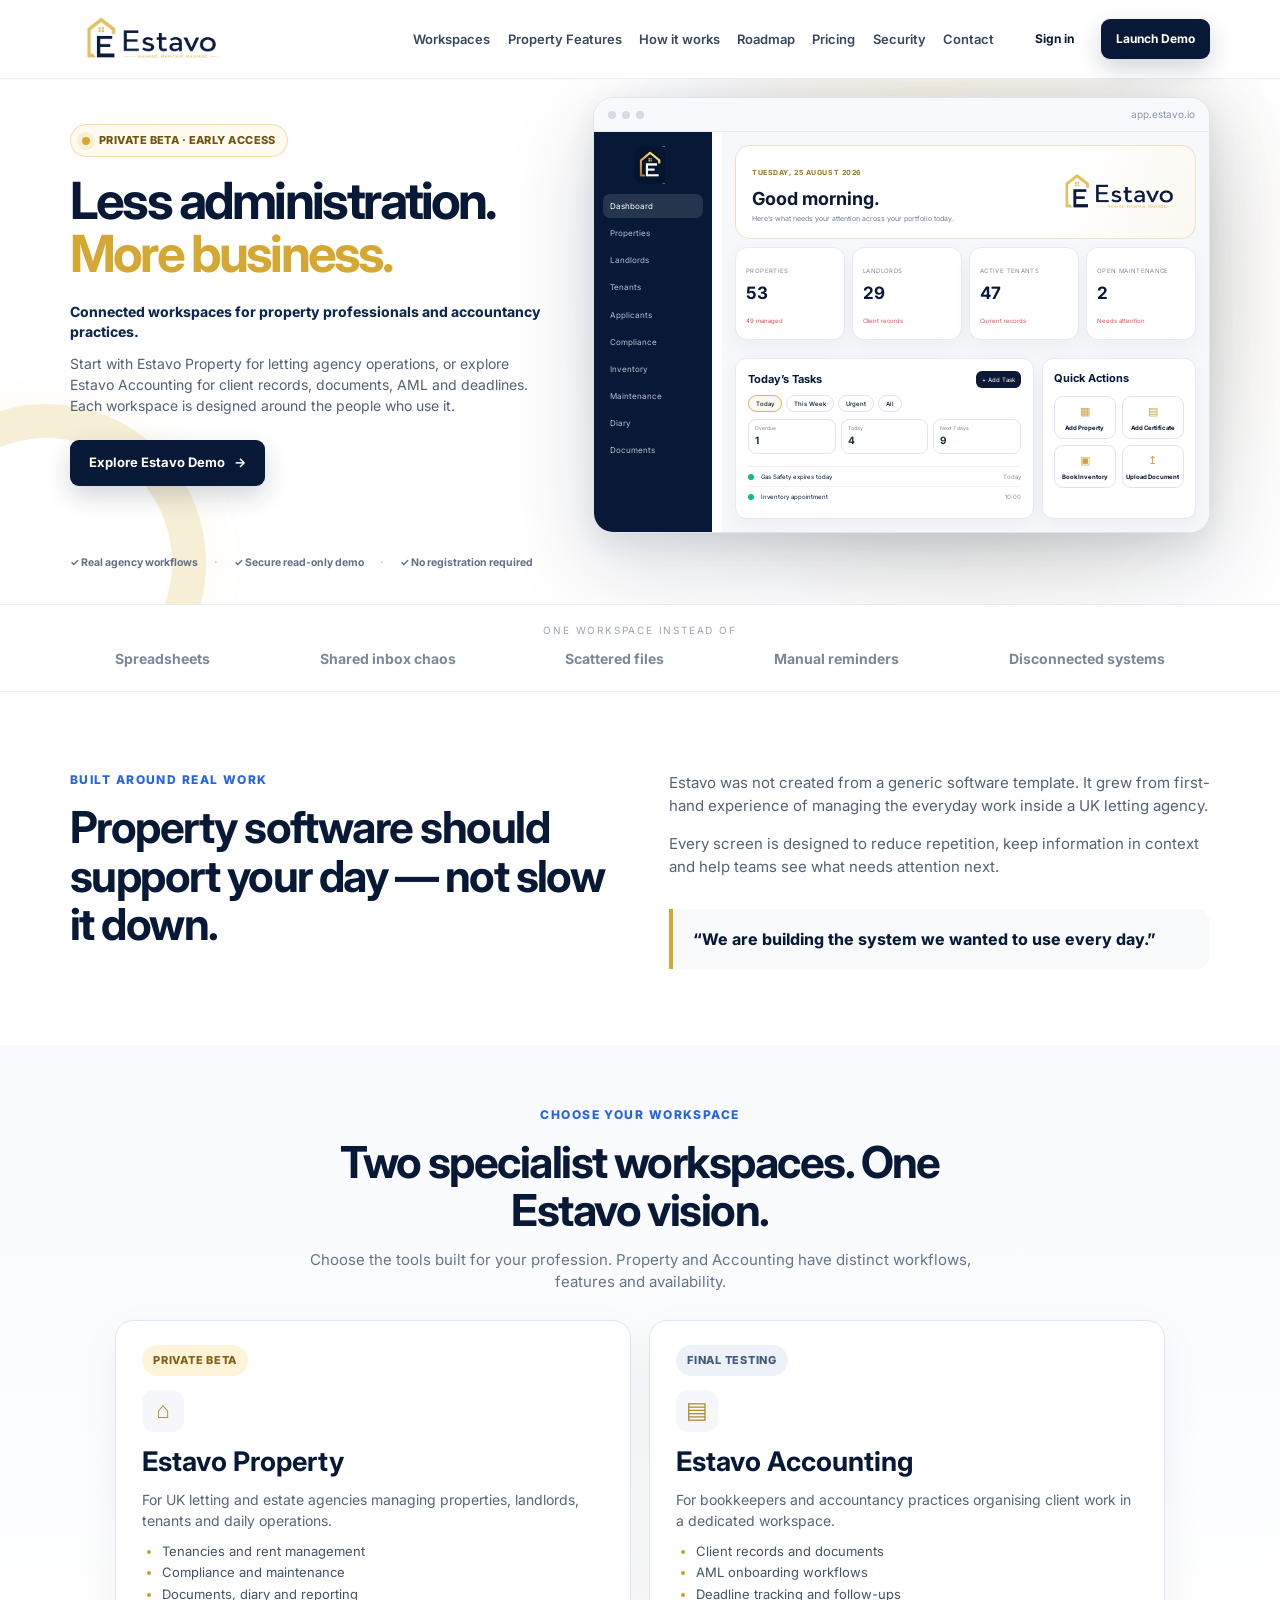
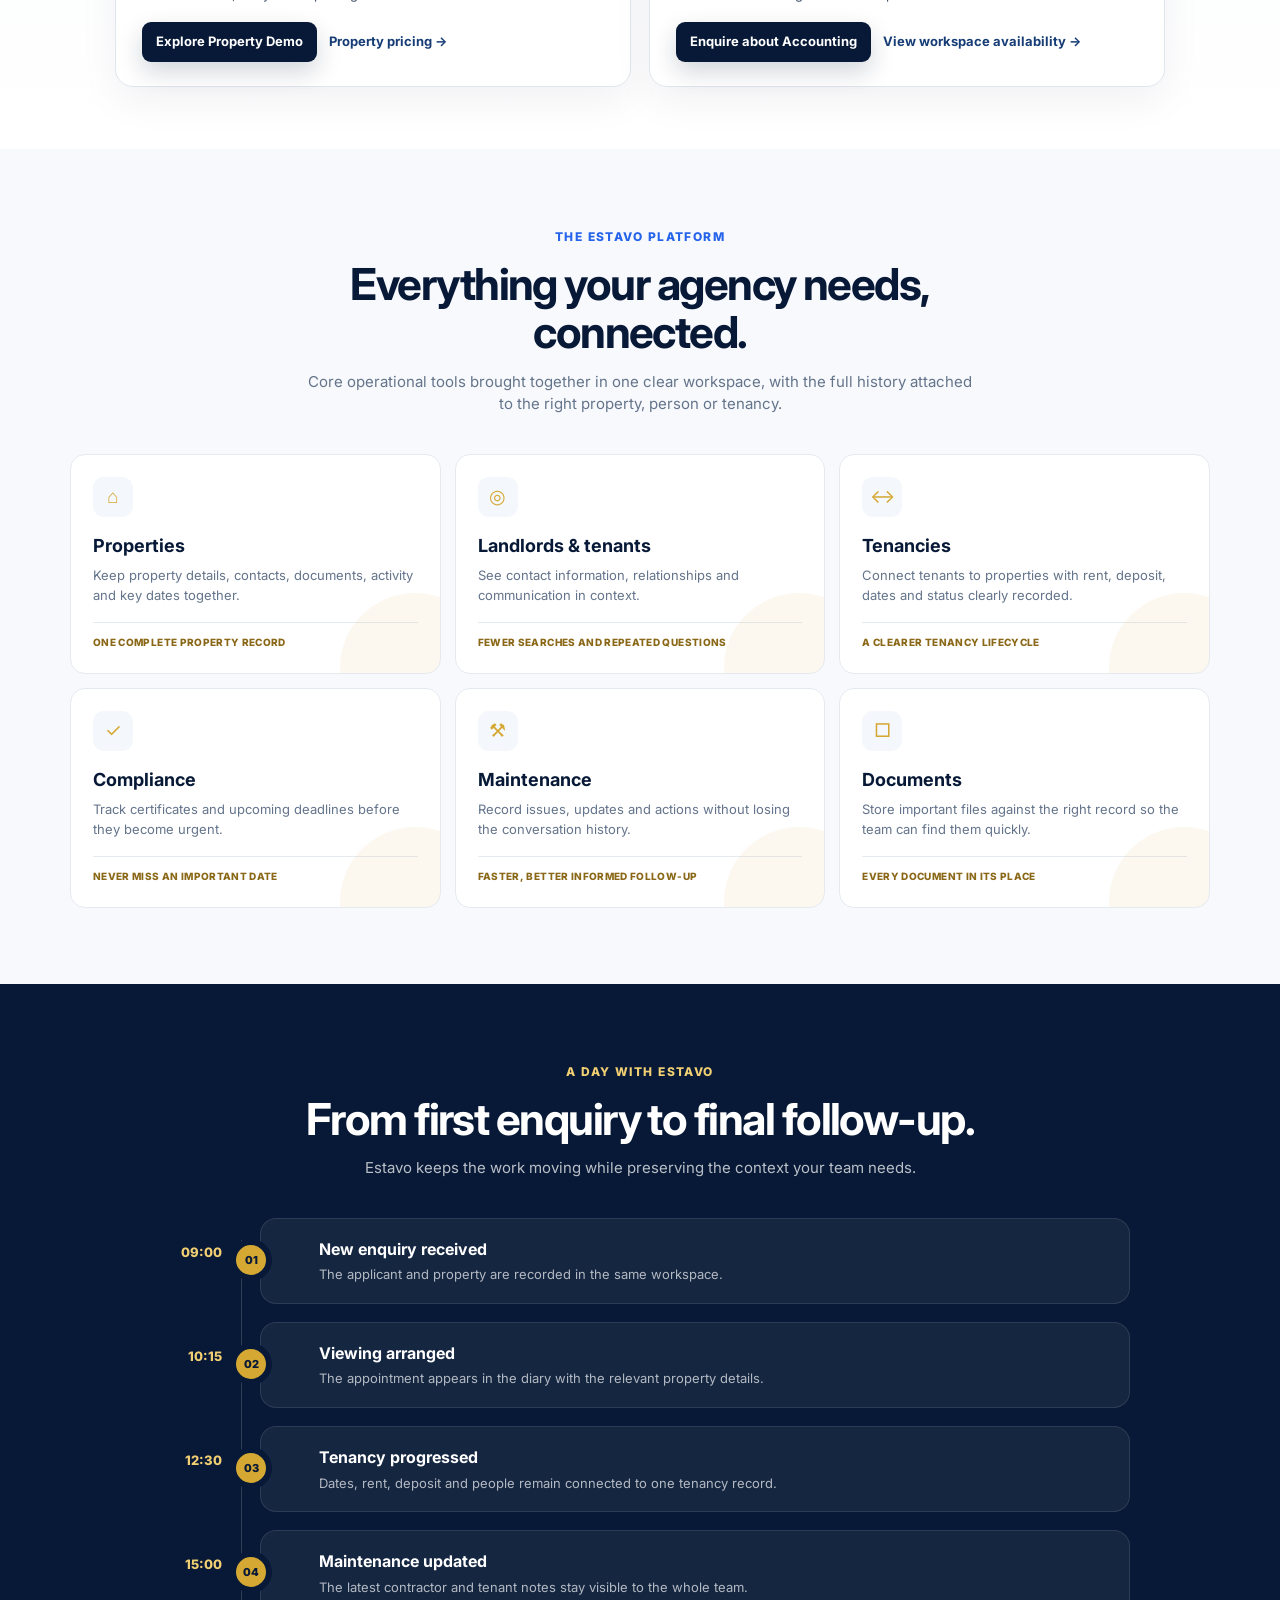
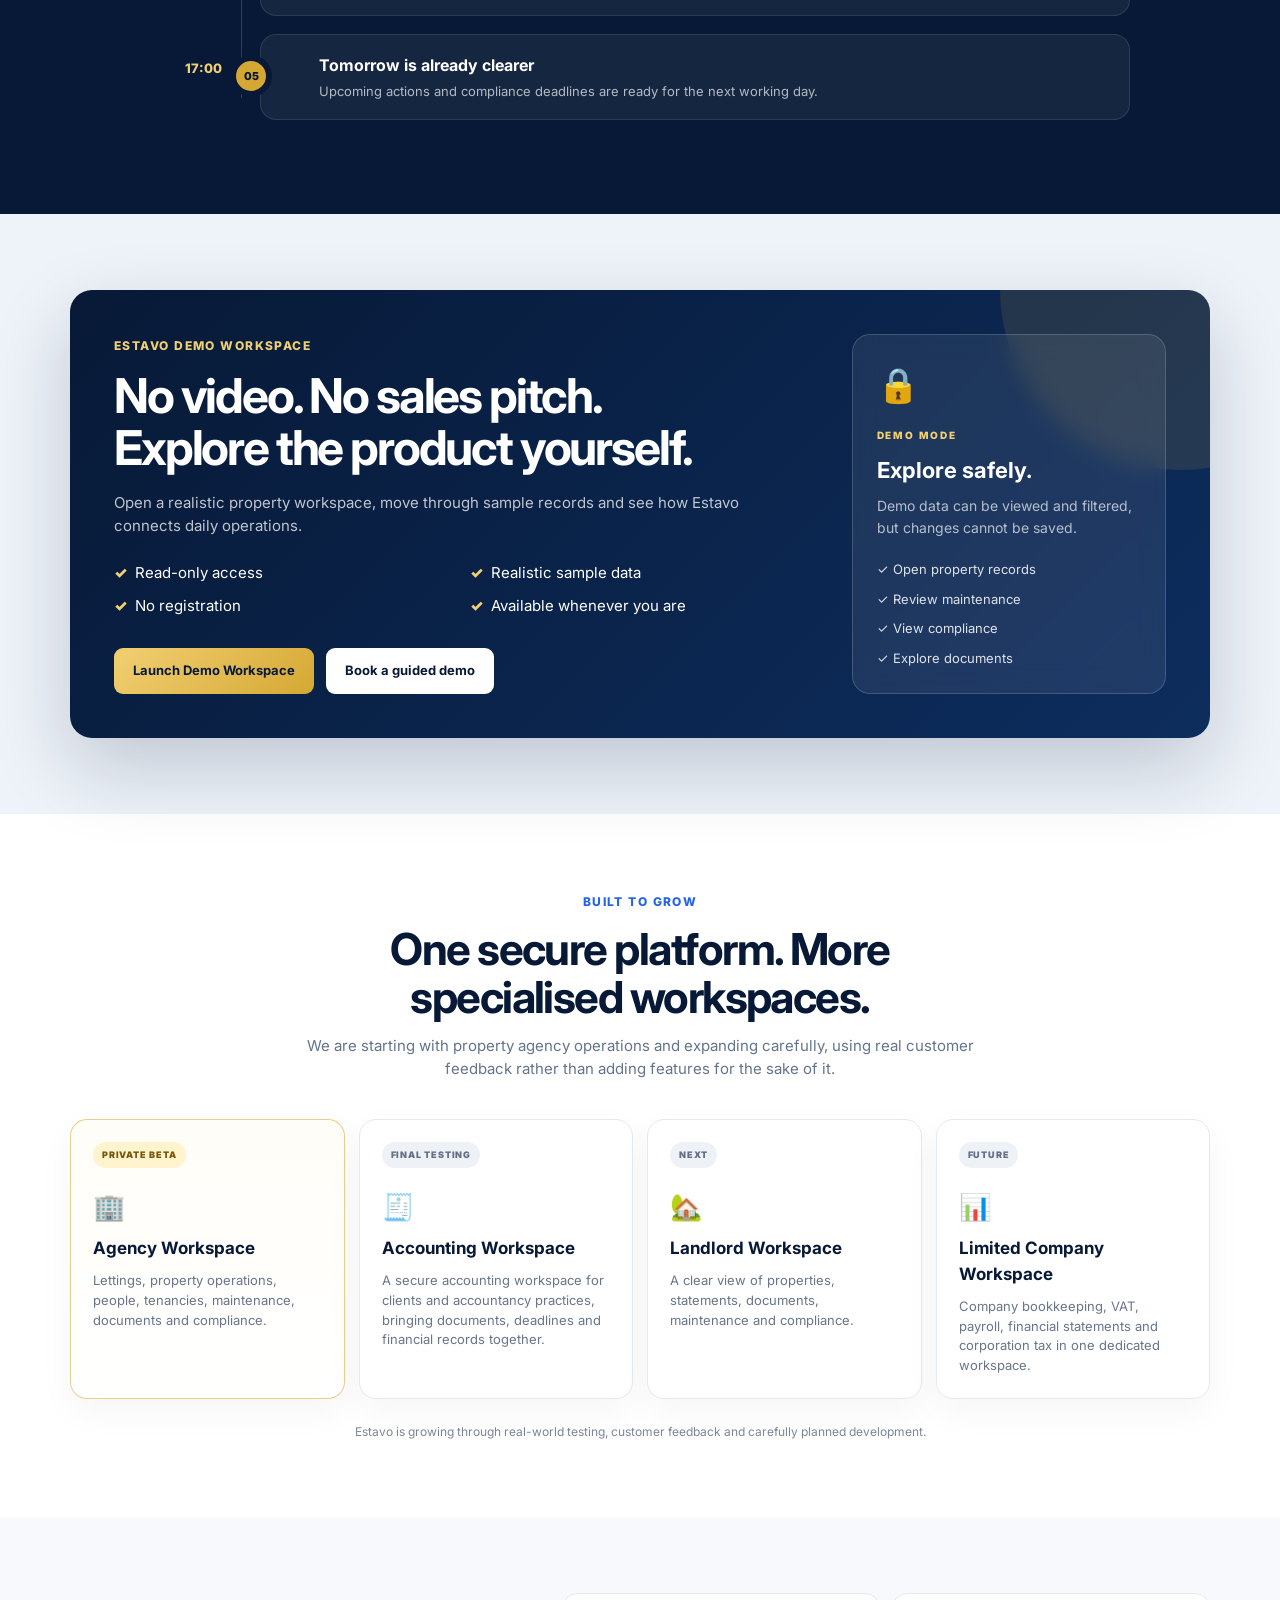
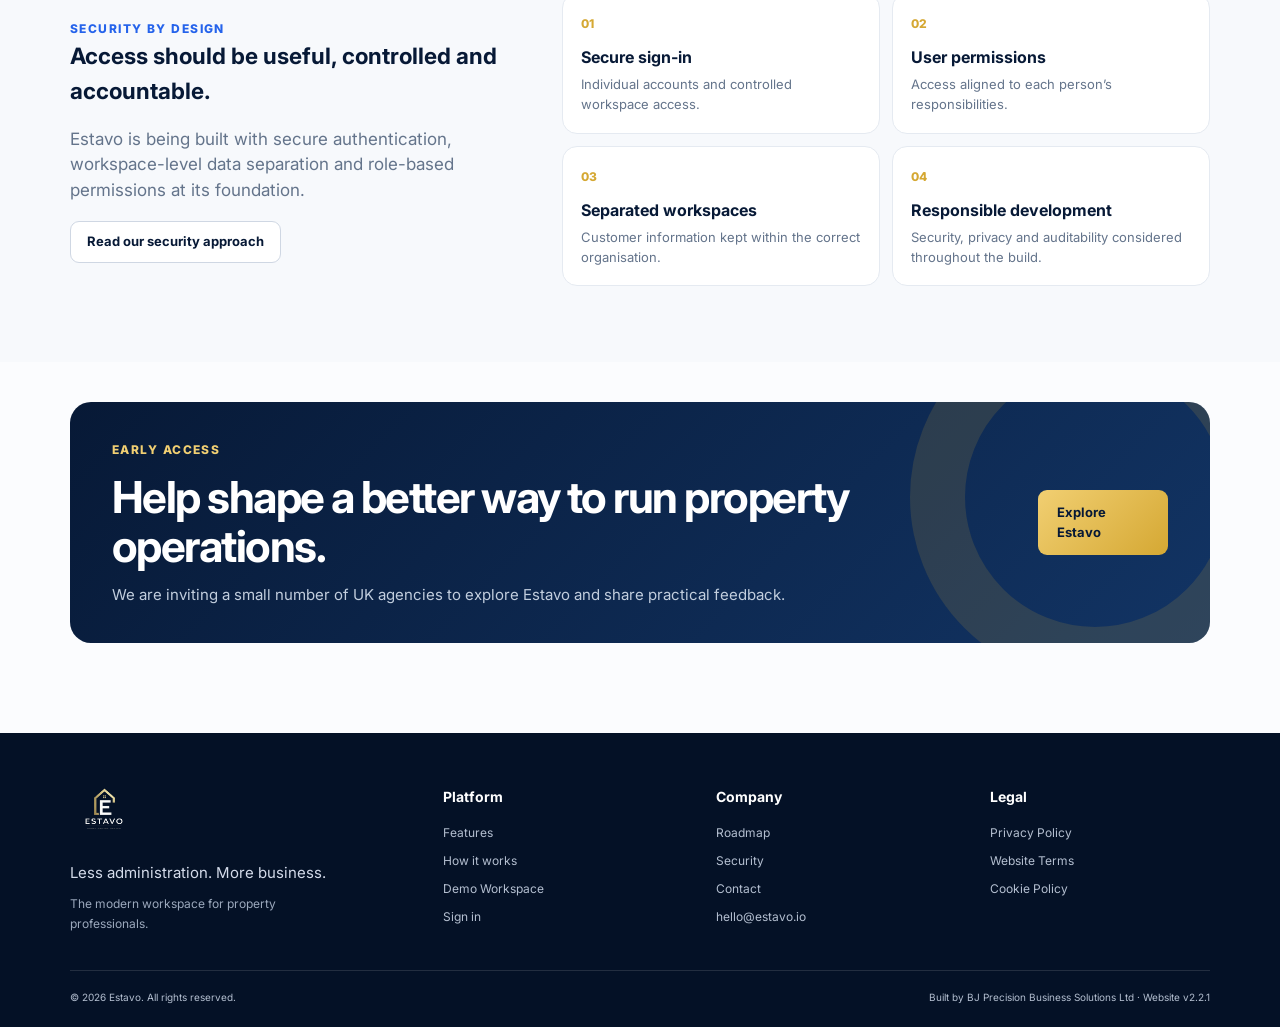
==== commit 431d4e2a: "Refresh homepage hero layout stylesheet" ====
--- a/index.html
+++ b/index.html
@@ -21,7 +21,7 @@
   <link rel="preconnect" href="https://fonts.googleapis.com">
   <link rel="preconnect" href="https://fonts.gstatic.com" crossorigin>
   <link href="https://fonts.googleapis.com/css2?family=Inter:wght@400;500;600;700;800&display=swap" rel="stylesheet">
-  <link rel="stylesheet" href="styles.css?v=2.4.11">
+  <link rel="stylesheet" href="styles.css?v=2.4.12">
 </head>
 
 <body>
--- a/styles.css
+++ b/styles.css
@@ -4609,3 +4609,20 @@
  .site-header .main-nav{gap:12px}
  .site-header .main-nav>a{display:inline-flex;align-items:center;min-height:42px}
 }
+
+
+/* Hero readability: keep copy and product preview in separate desktop columns. */
+@media(min-width:981px){
+ .hero-showcase-layout > .container{display:grid;grid-template-columns:minmax(0, .88fr) minmax(0, 1.12fr);column-gap:clamp(30px,3vw,54px);align-items:center;min-height:0}
+ .hero-showcase-layout .hero-copy-centred{grid-column:1;grid-row:1;width:100%;max-width:none;position:relative;z-index:3;padding:18px 0;margin:0}
+ .hero-showcase-layout .hero-copy-centred h1{font-size:clamp(42px,4vw,64px);max-width:100%;line-height:1.04}
+ .hero-showcase-layout .hero-kicker,.hero-showcase-layout .hero-lead{max-width:100%;font-size:clamp(14px,1.05vw,17px)}
+ .hero-showcase-layout .hero-product-stage{grid-column:2;grid-row:1;position:relative;top:auto;left:auto;width:100%;max-width:none;margin:0;padding:0;pointer-events:auto}
+ .hero-showcase-layout .hero-product-stage .product-shell-v2{width:100%;max-width:none;opacity:1}
+ .hero-showcase-layout::after{display:none}
+ .hero-showcase-layout .hero-benefits{grid-column:1 / -1;grid-row:2;position:relative;left:auto;bottom:auto;max-width:none;margin:22px 0 0;z-index:3}
+}
+@media(min-width:981px) and (max-width:1190px){
+ .hero-showcase-layout > .container{grid-template-columns:minmax(0,1fr) minmax(0,1fr);gap:22px}
+ .hero-showcase-layout .hero-copy-centred h1{font-size:clamp(38px,3.8vw,48px)}
+}
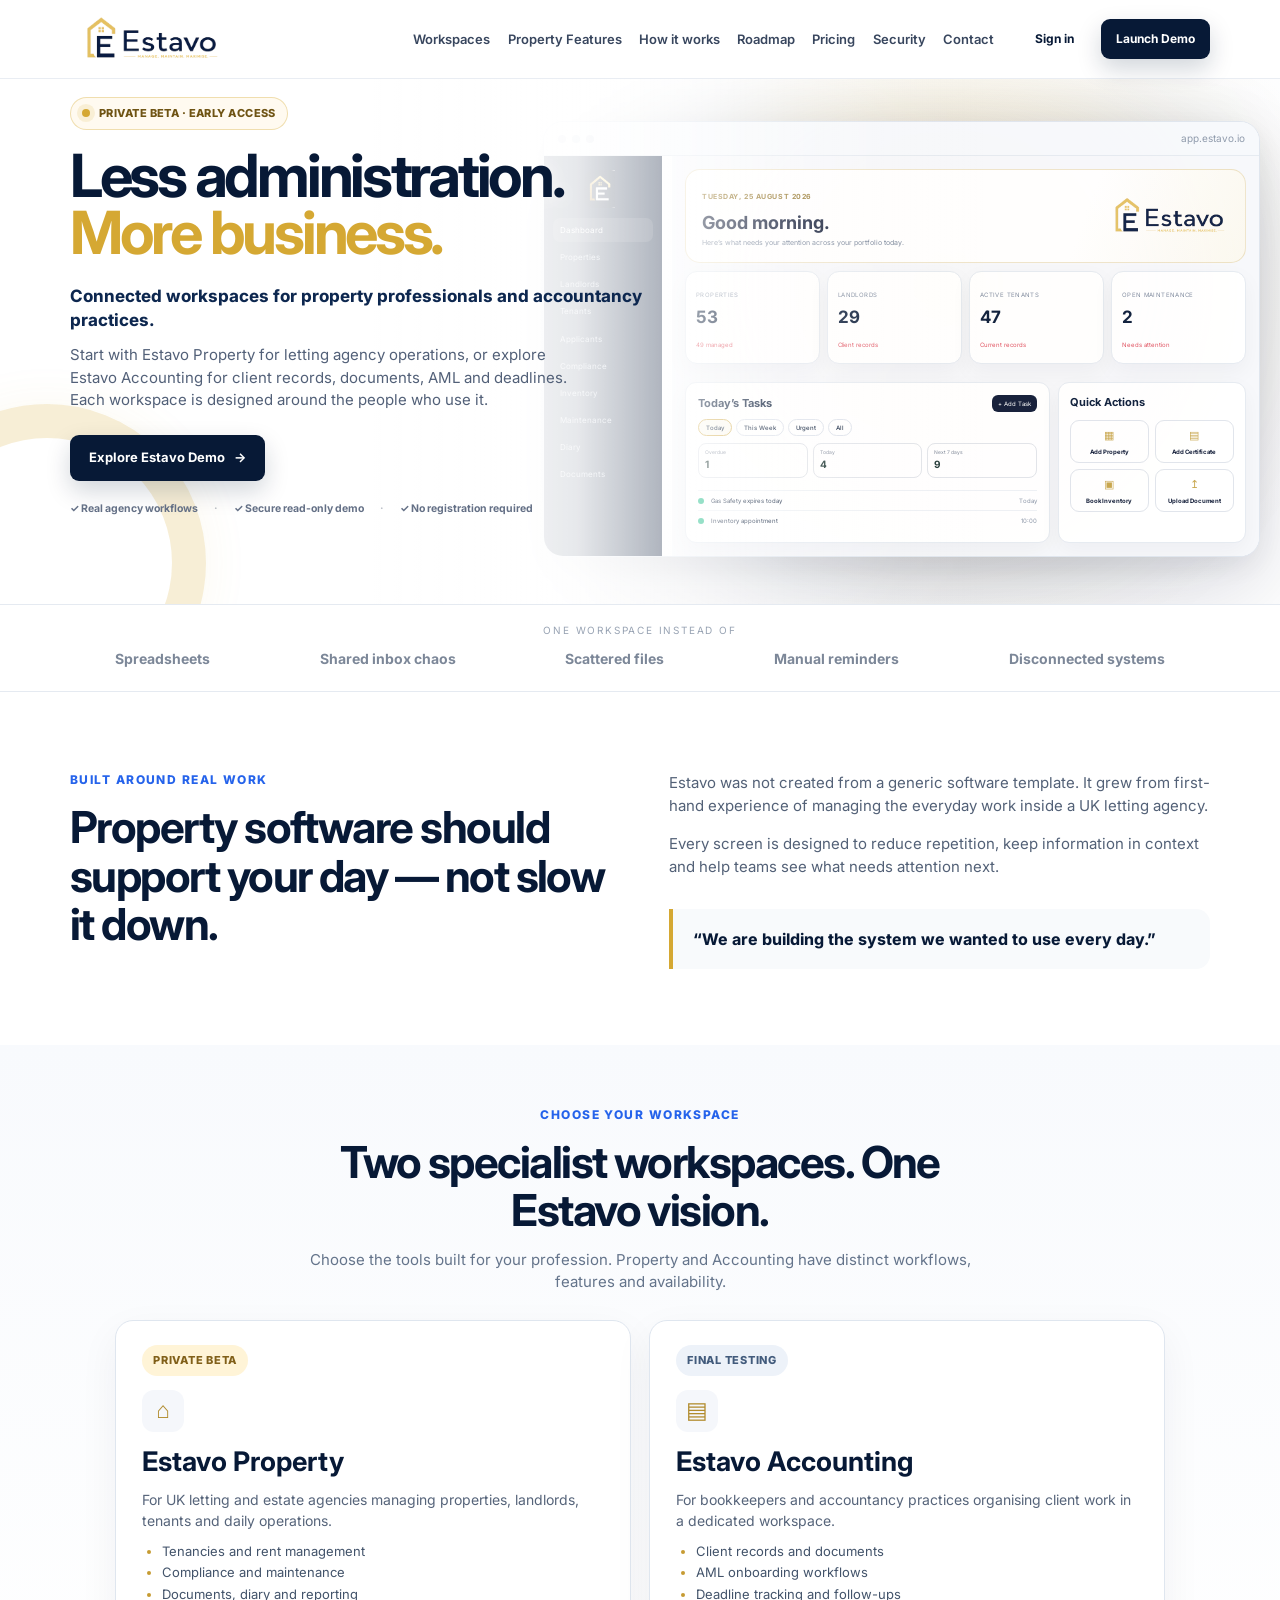
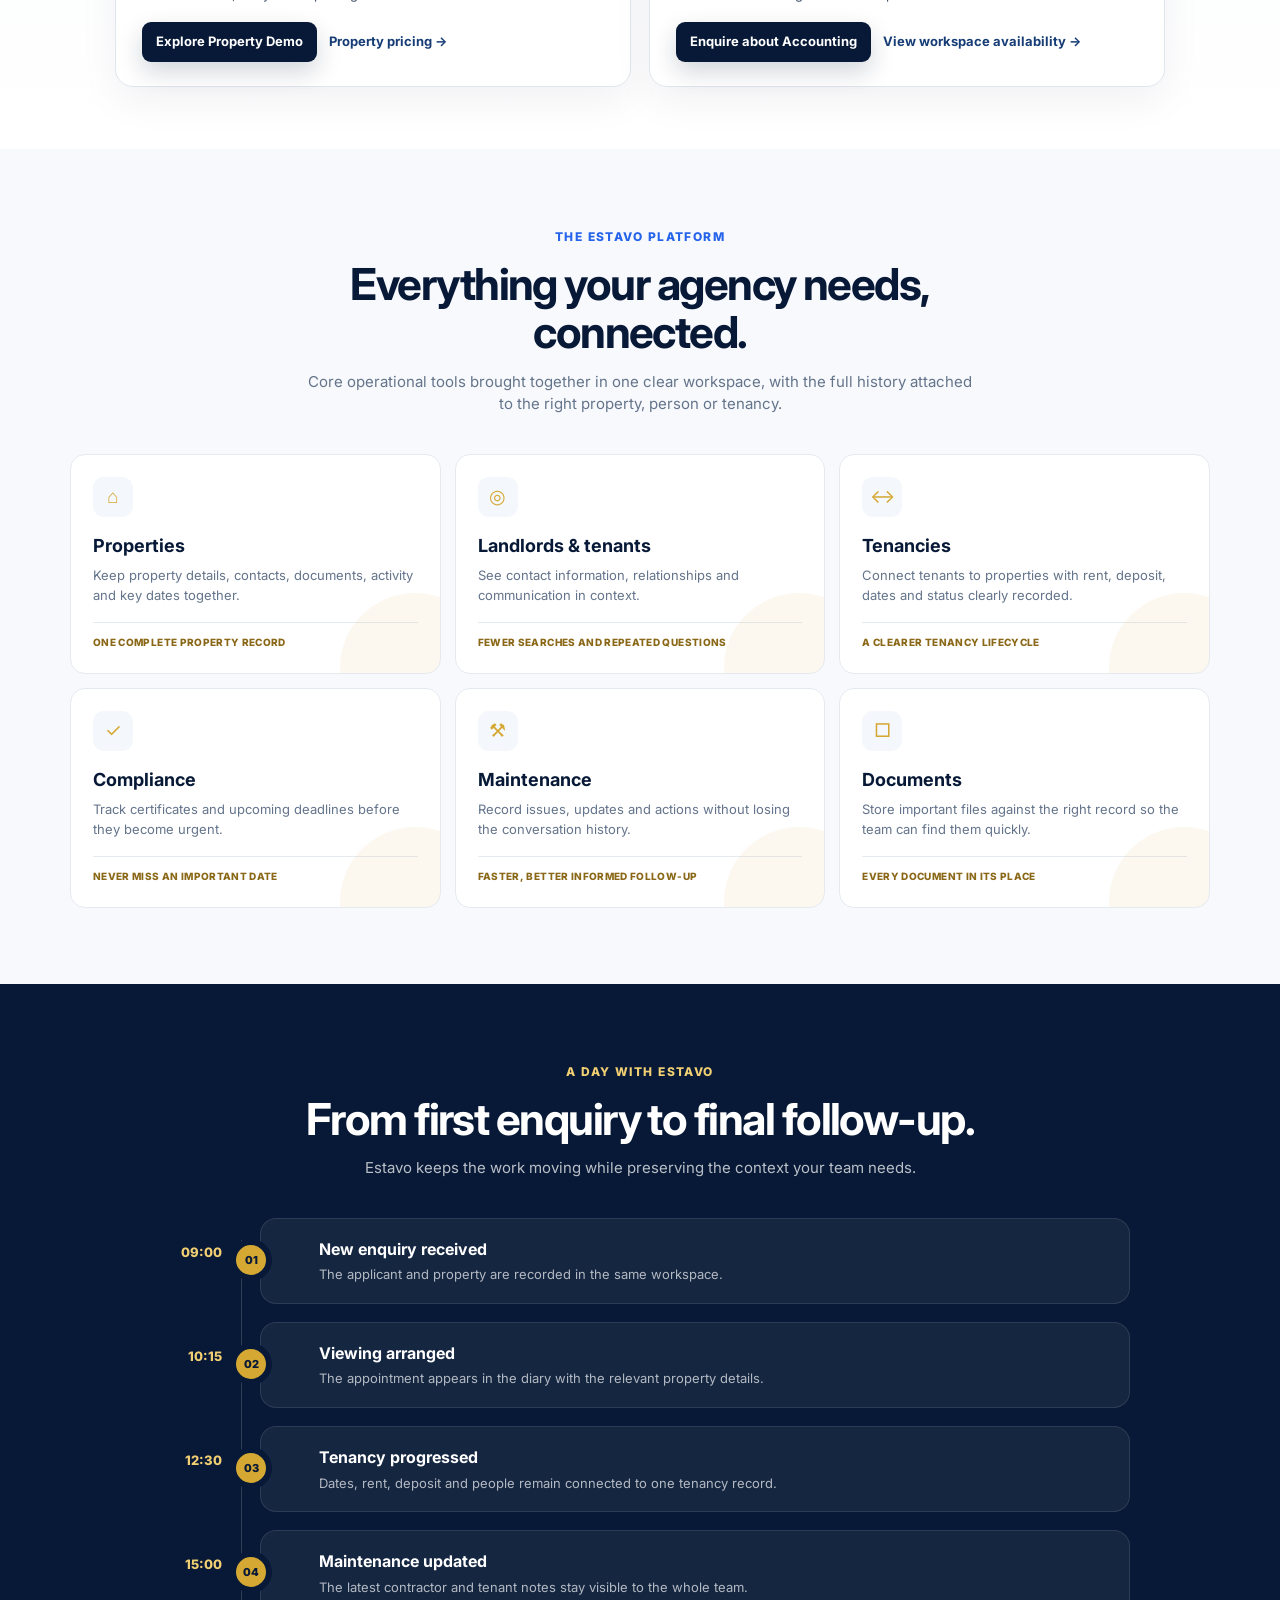
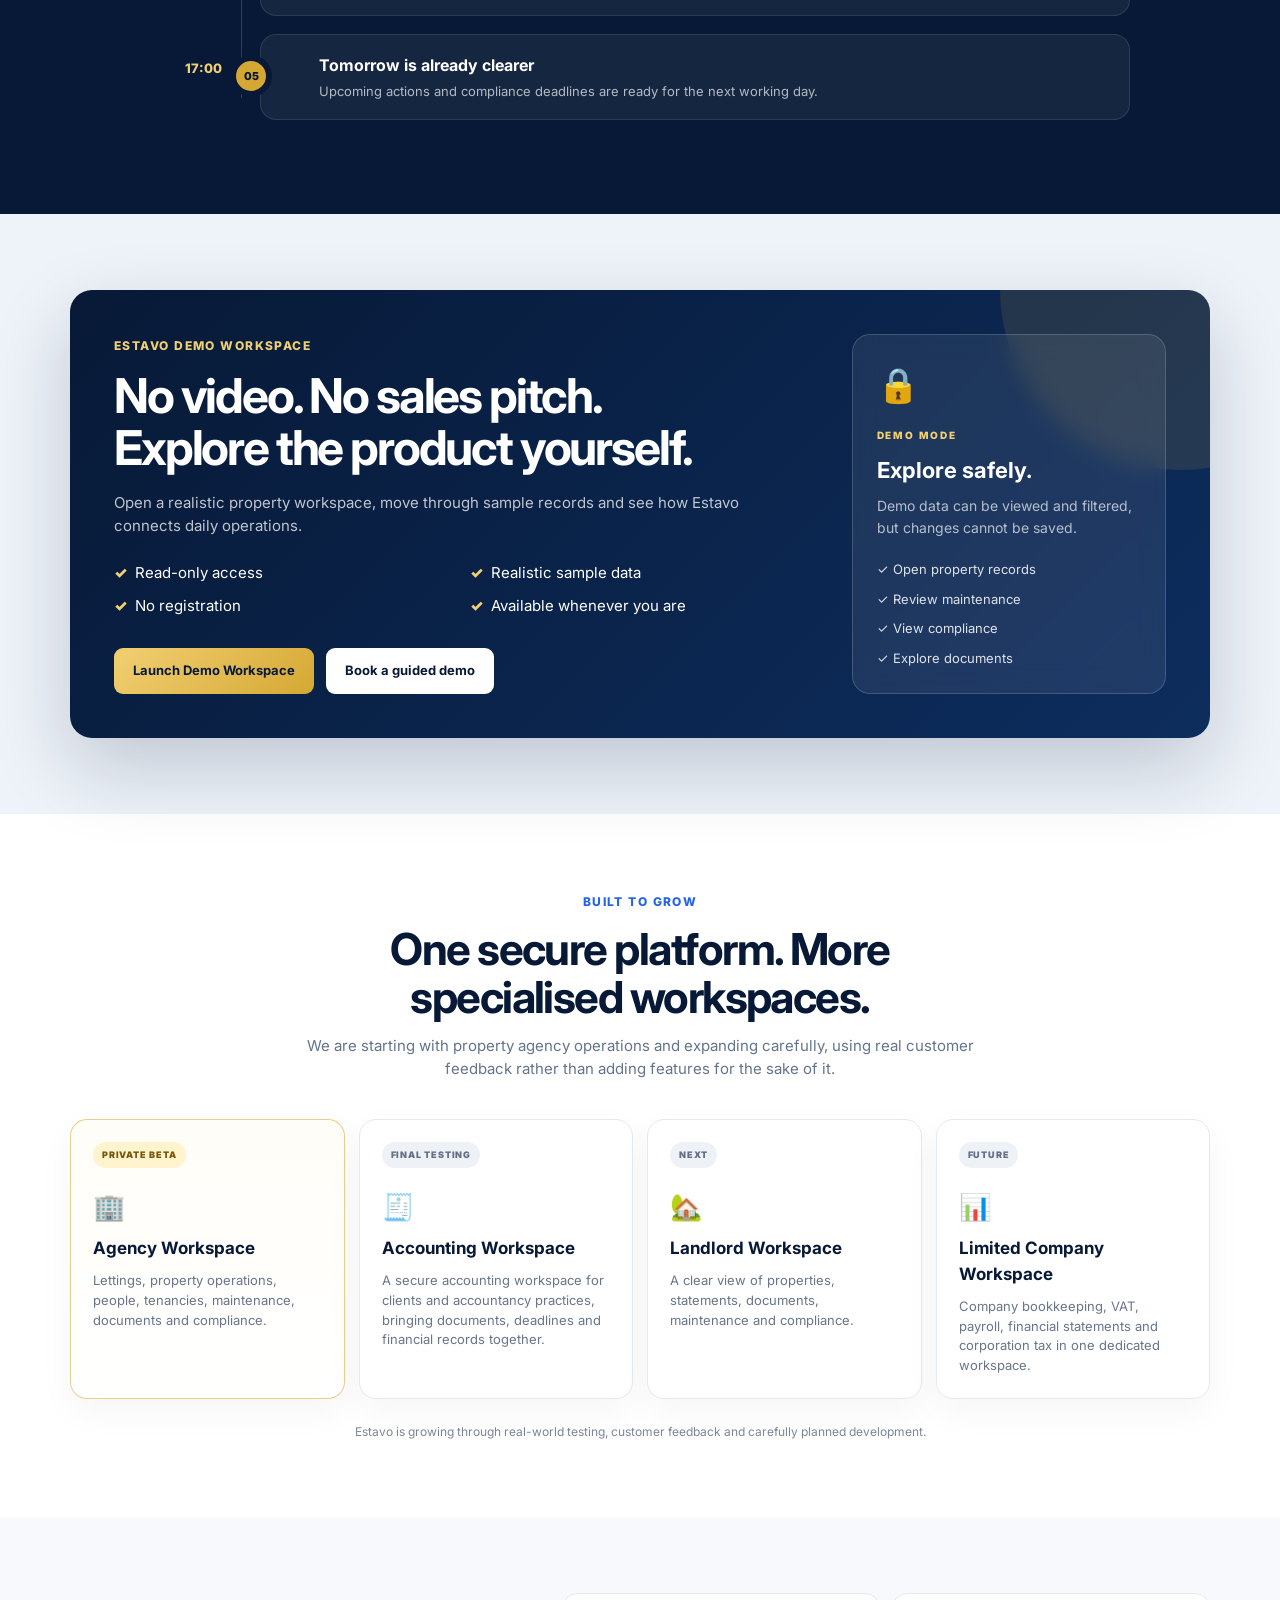
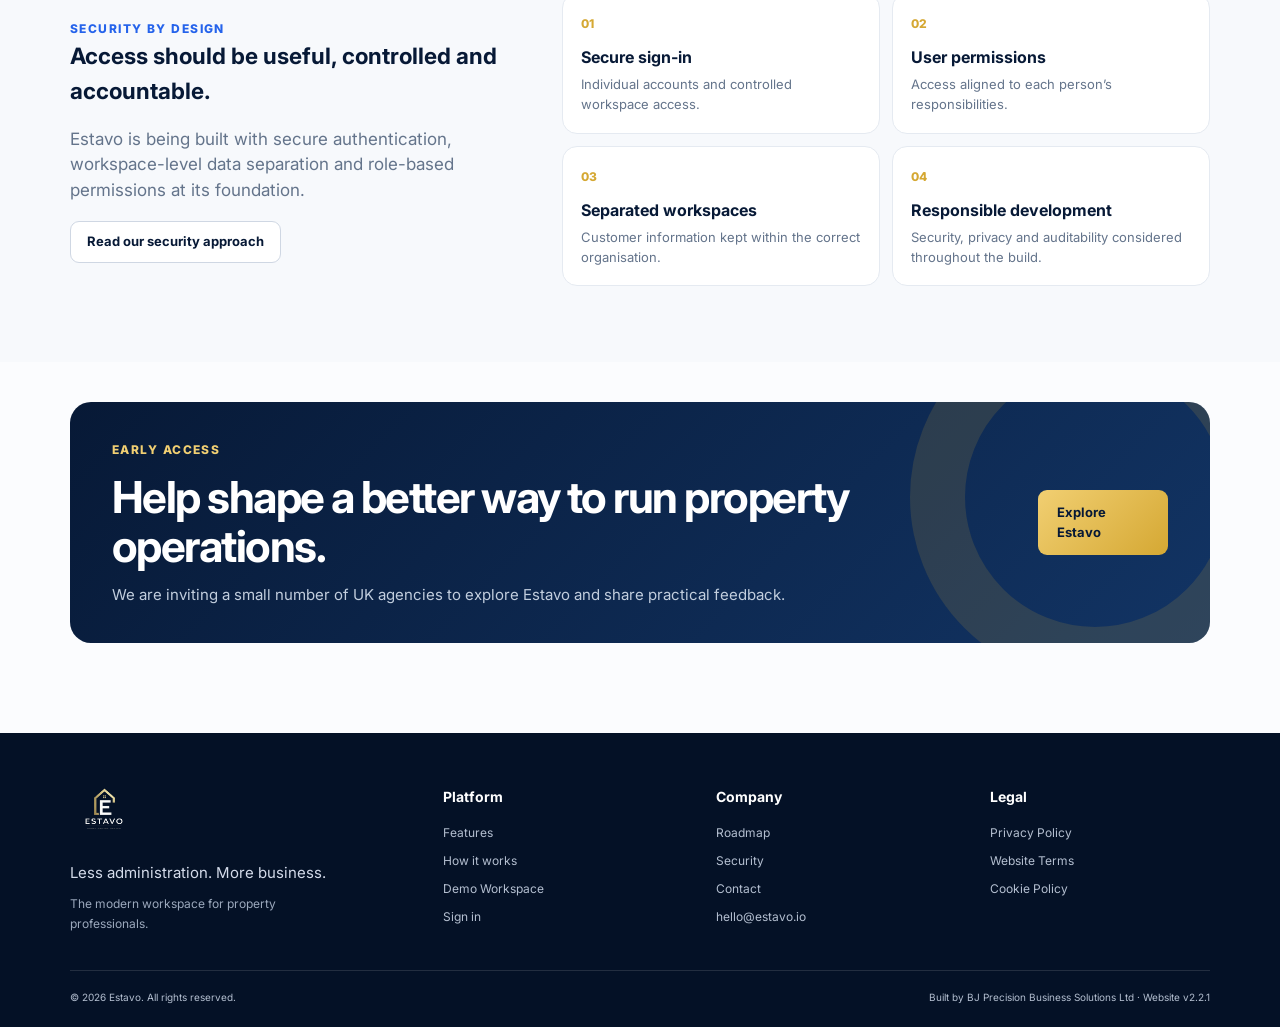
==== commit ca09b20e: "Restore previous homepage hero styling" ====
--- a/index.html
+++ b/index.html
@@ -21,7 +21,7 @@
   <link rel="preconnect" href="https://fonts.googleapis.com">
   <link rel="preconnect" href="https://fonts.gstatic.com" crossorigin>
   <link href="https://fonts.googleapis.com/css2?family=Inter:wght@400;500;600;700;800&display=swap" rel="stylesheet">
-  <link rel="stylesheet" href="styles.css?v=2.4.12">
+  <link rel="stylesheet" href="styles.css?v=2.4.13">
 </head>
 
 <body>
--- a/styles.css
+++ b/styles.css
@@ -4609,20 +4609,3 @@
  .site-header .main-nav{gap:12px}
  .site-header .main-nav>a{display:inline-flex;align-items:center;min-height:42px}
 }
-
-
-/* Hero readability: keep copy and product preview in separate desktop columns. */
-@media(min-width:981px){
- .hero-showcase-layout > .container{display:grid;grid-template-columns:minmax(0, .88fr) minmax(0, 1.12fr);column-gap:clamp(30px,3vw,54px);align-items:center;min-height:0}
- .hero-showcase-layout .hero-copy-centred{grid-column:1;grid-row:1;width:100%;max-width:none;position:relative;z-index:3;padding:18px 0;margin:0}
- .hero-showcase-layout .hero-copy-centred h1{font-size:clamp(42px,4vw,64px);max-width:100%;line-height:1.04}
- .hero-showcase-layout .hero-kicker,.hero-showcase-layout .hero-lead{max-width:100%;font-size:clamp(14px,1.05vw,17px)}
- .hero-showcase-layout .hero-product-stage{grid-column:2;grid-row:1;position:relative;top:auto;left:auto;width:100%;max-width:none;margin:0;padding:0;pointer-events:auto}
- .hero-showcase-layout .hero-product-stage .product-shell-v2{width:100%;max-width:none;opacity:1}
- .hero-showcase-layout::after{display:none}
- .hero-showcase-layout .hero-benefits{grid-column:1 / -1;grid-row:2;position:relative;left:auto;bottom:auto;max-width:none;margin:22px 0 0;z-index:3}
-}
-@media(min-width:981px) and (max-width:1190px){
- .hero-showcase-layout > .container{grid-template-columns:minmax(0,1fr) minmax(0,1fr);gap:22px}
- .hero-showcase-layout .hero-copy-centred h1{font-size:clamp(38px,3.8vw,48px)}
-}
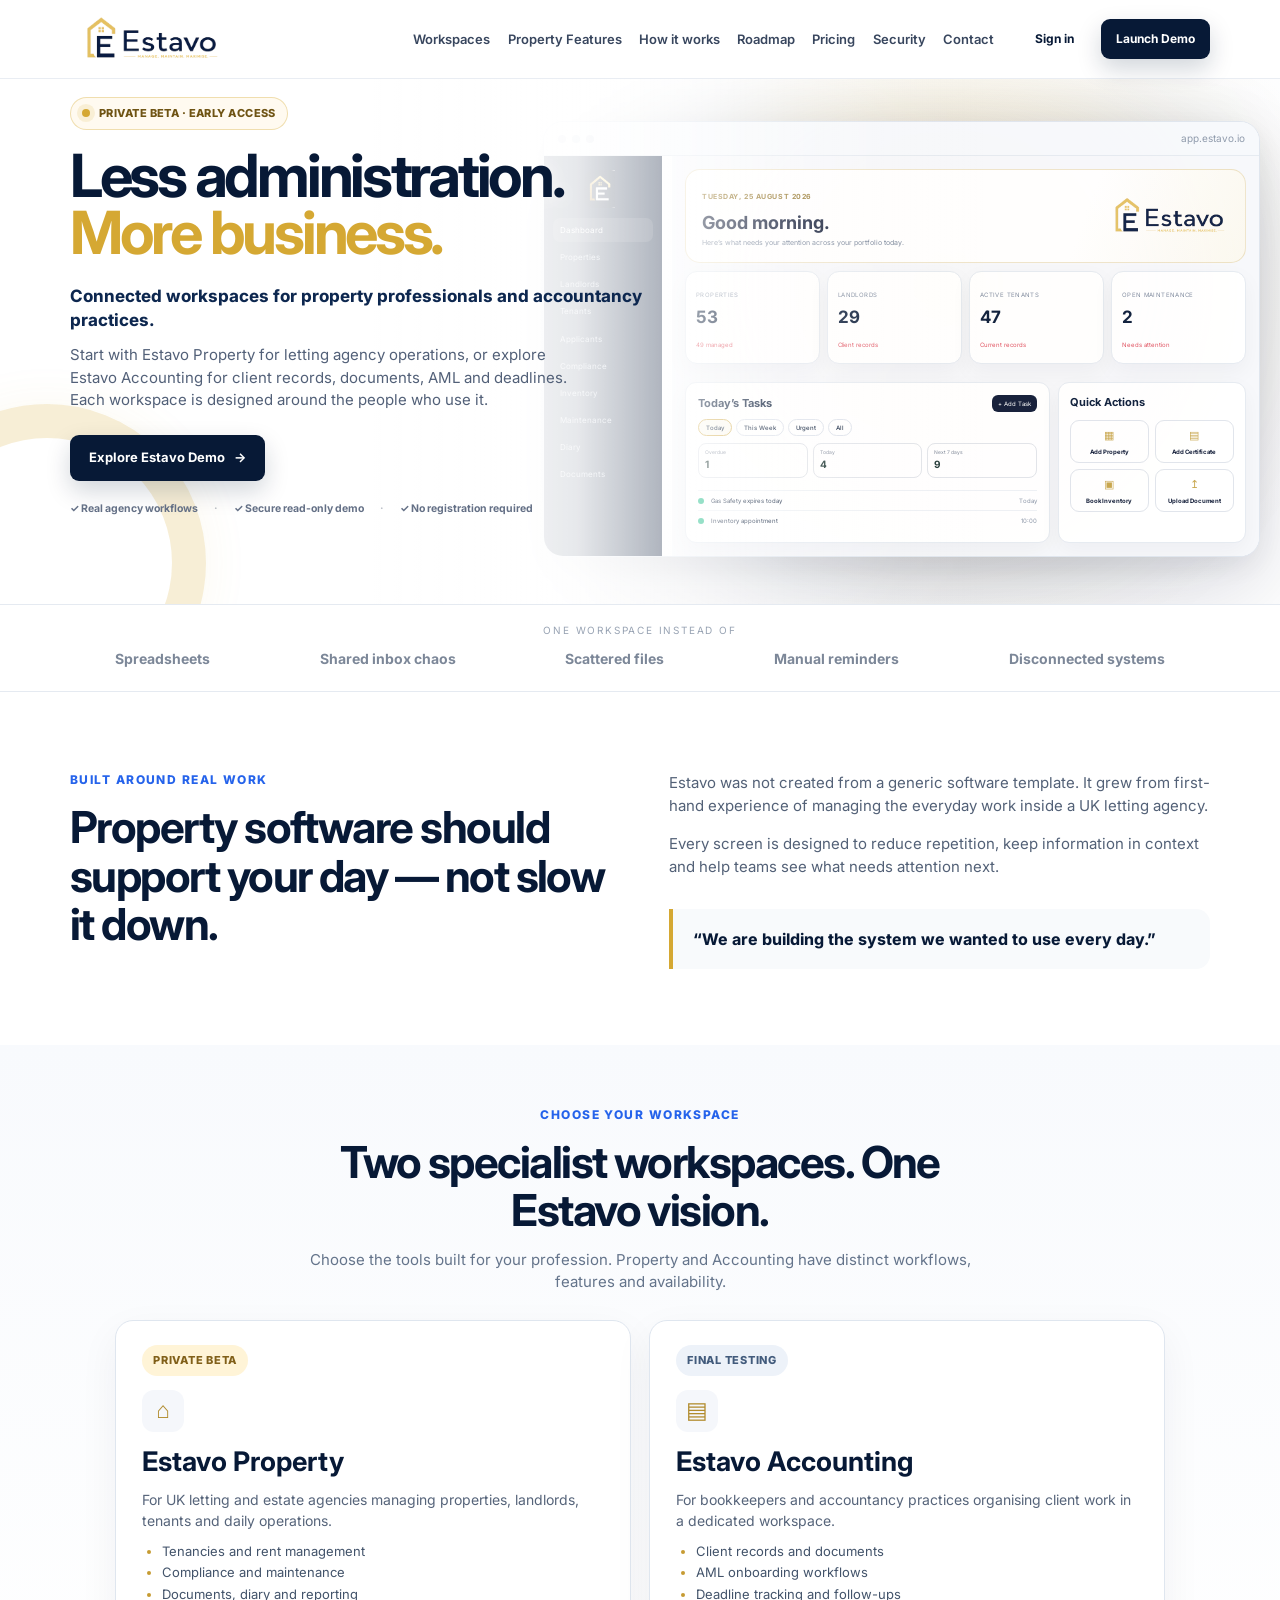
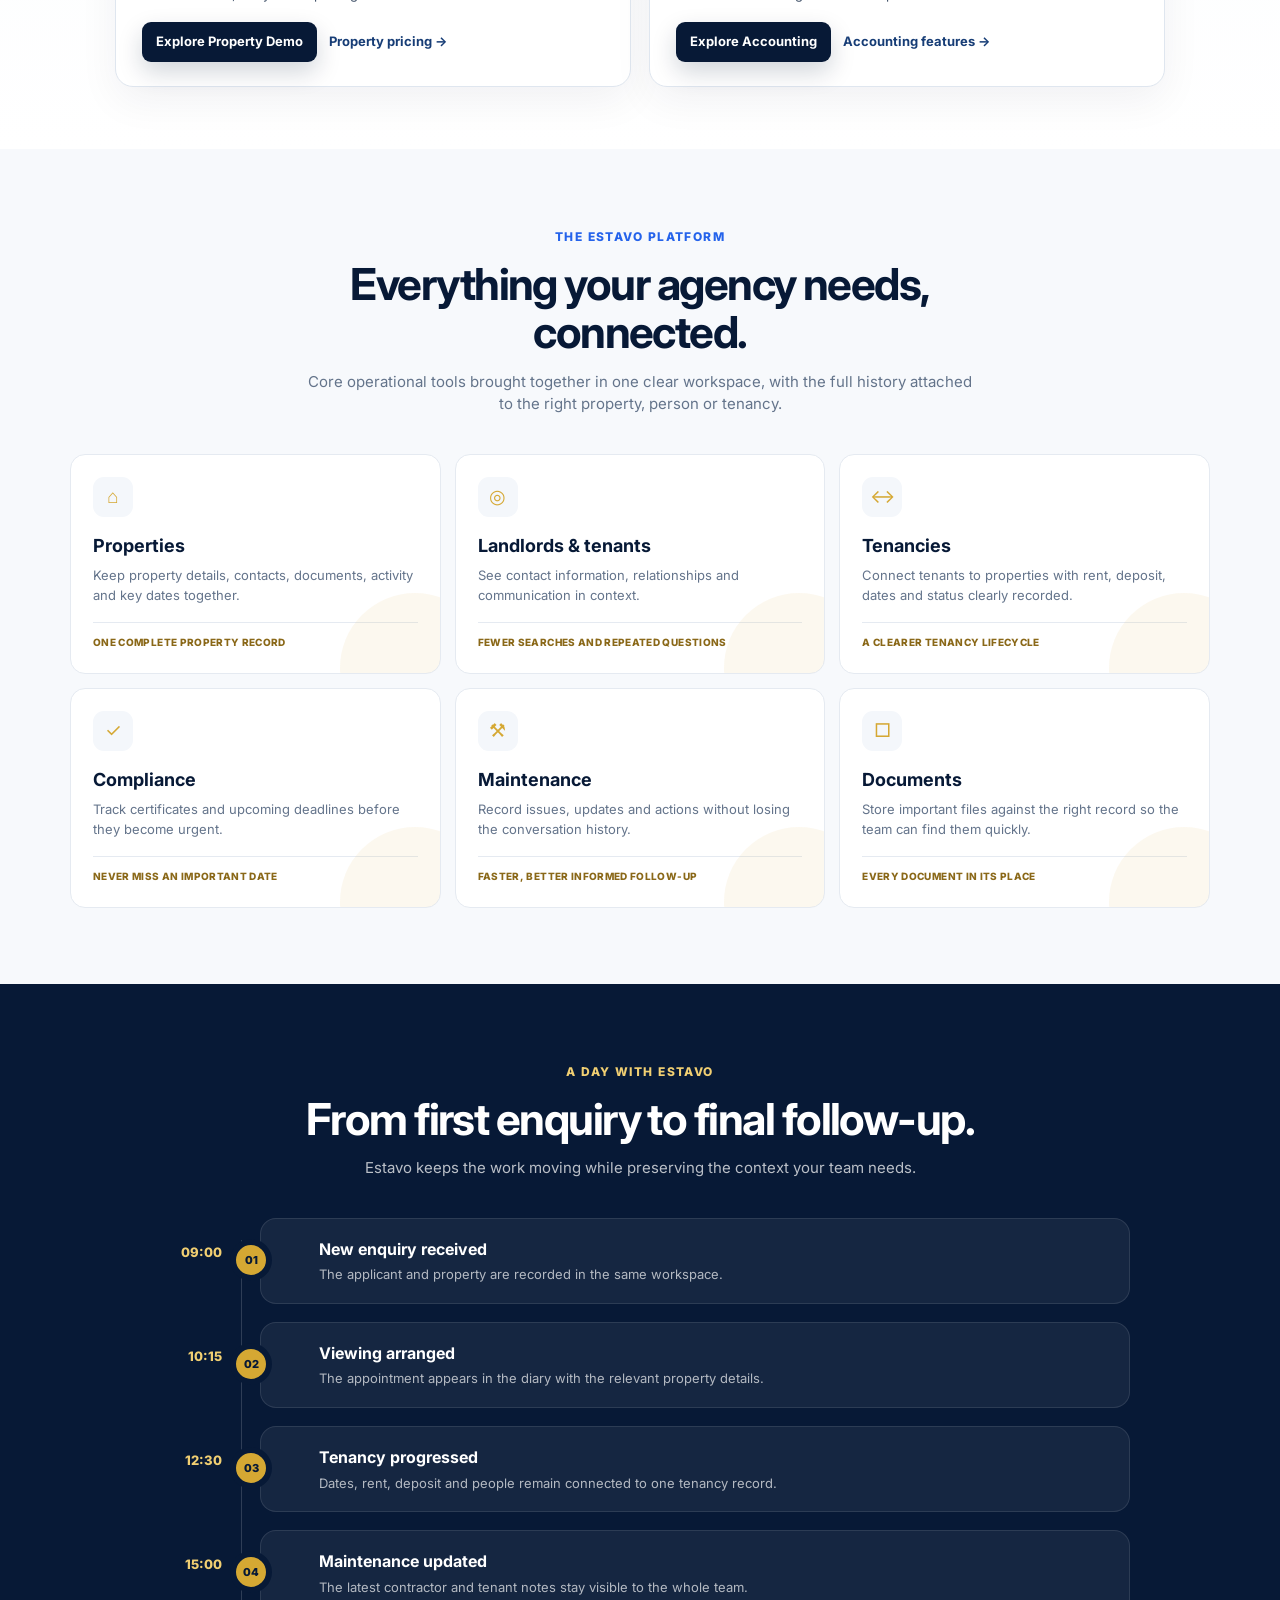
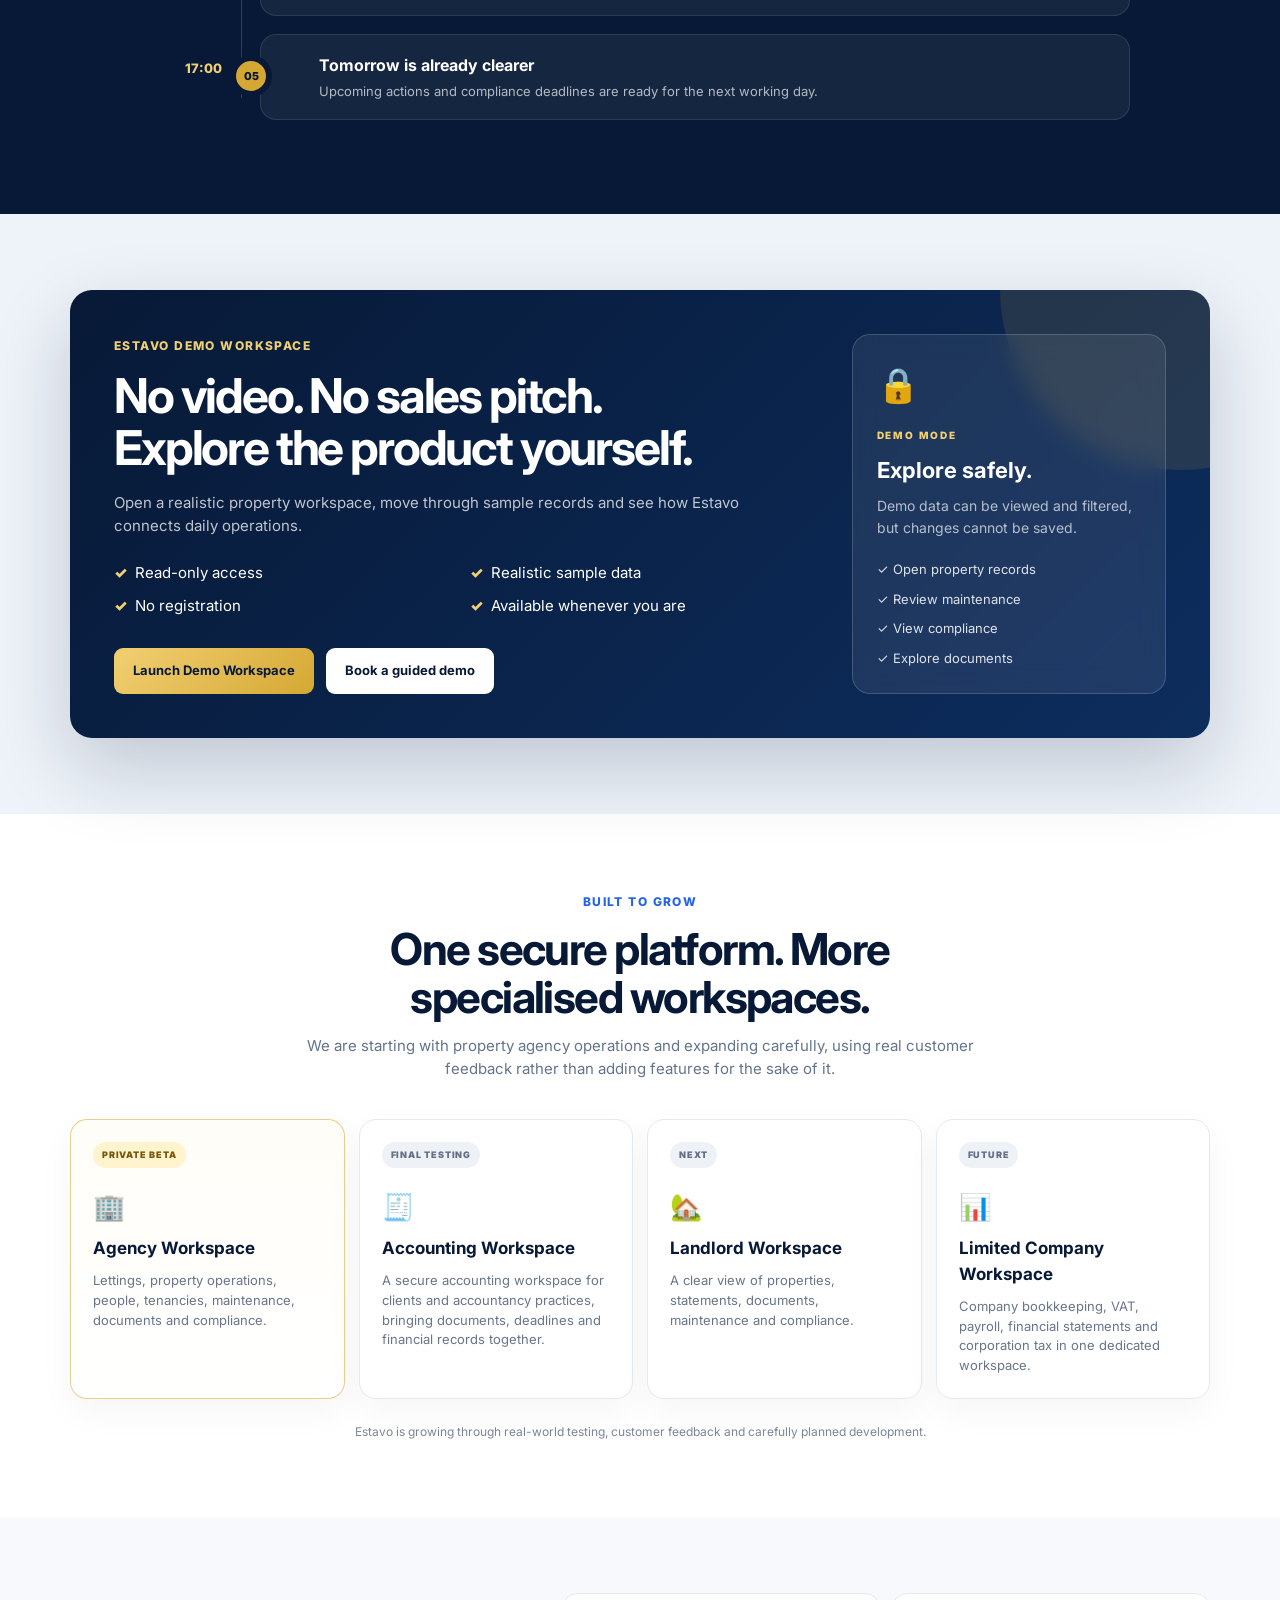
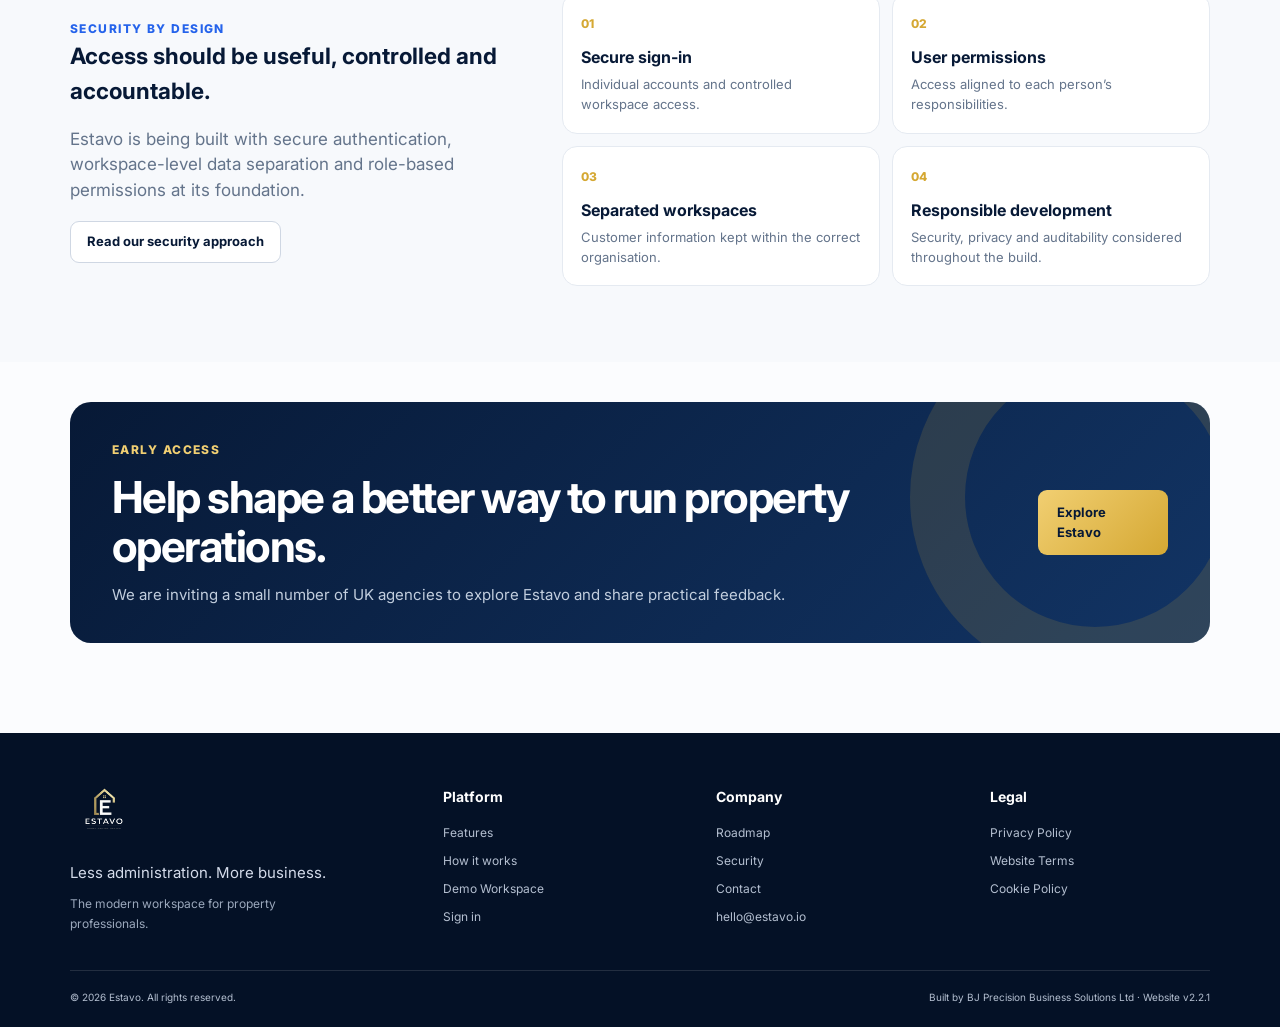
==== commit bf5c7a41: "Link Accounting workspace cards to dedicated product page" ====
--- a/index.html
+++ b/index.html
@@ -150,7 +150,7 @@
             <h3>Estavo Accounting</h3>
             <p>For bookkeepers and accountancy practices organising client work in a dedicated workspace.</p>
             <ul><li>Client records and documents</li><li>AML onboarding workflows</li><li>Deadline tracking and follow-ups</li></ul>
-            <div class="estavo-workspace-actions"><a class="btn btn-primary" href="contact.html?workspace=accounting">Enquire about Accounting</a><a class="estavo-workspace-link" href="pricing.html">View workspace availability →</a></div>
+            <div class="estavo-workspace-actions"><a class="btn btn-primary" href="accounting.html">Explore Accounting</a><a class="estavo-workspace-link" href="accounting.html">Accounting features →</a></div>
           </article>
         </div>
       </div>
